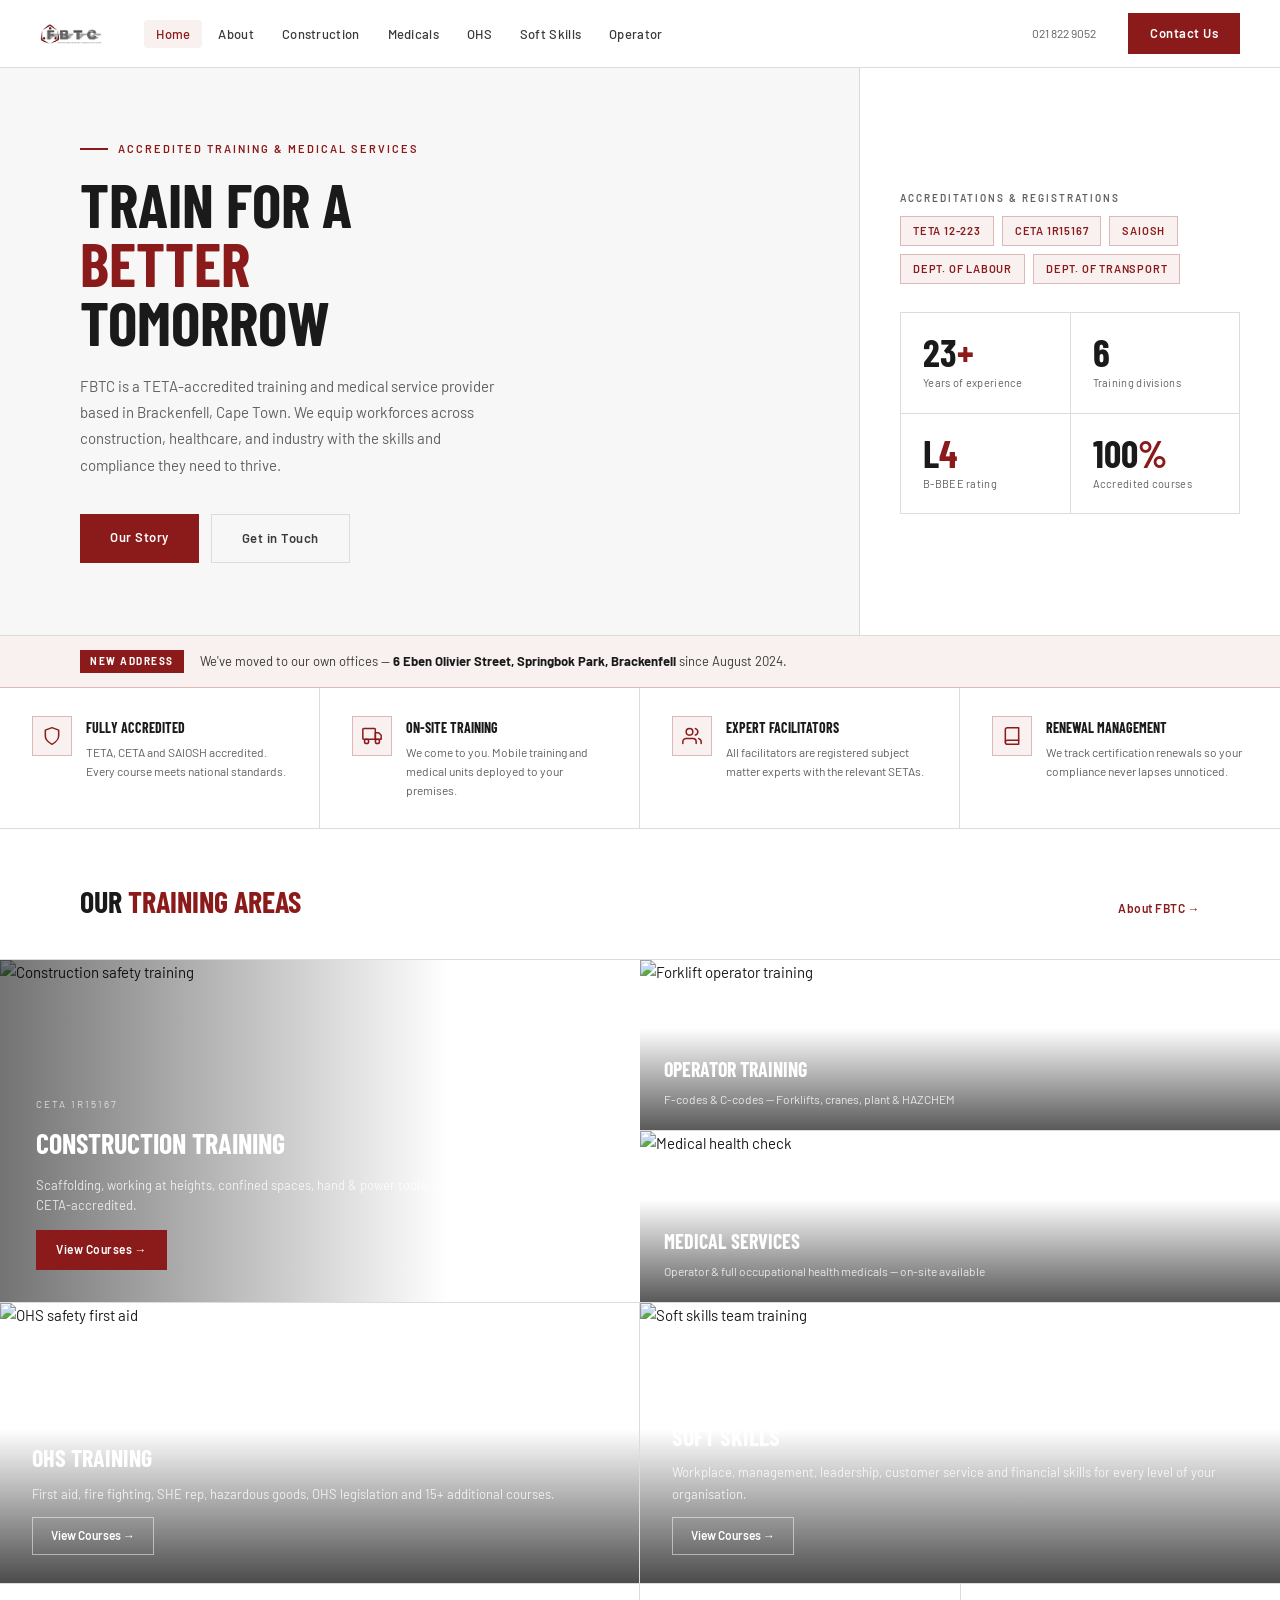
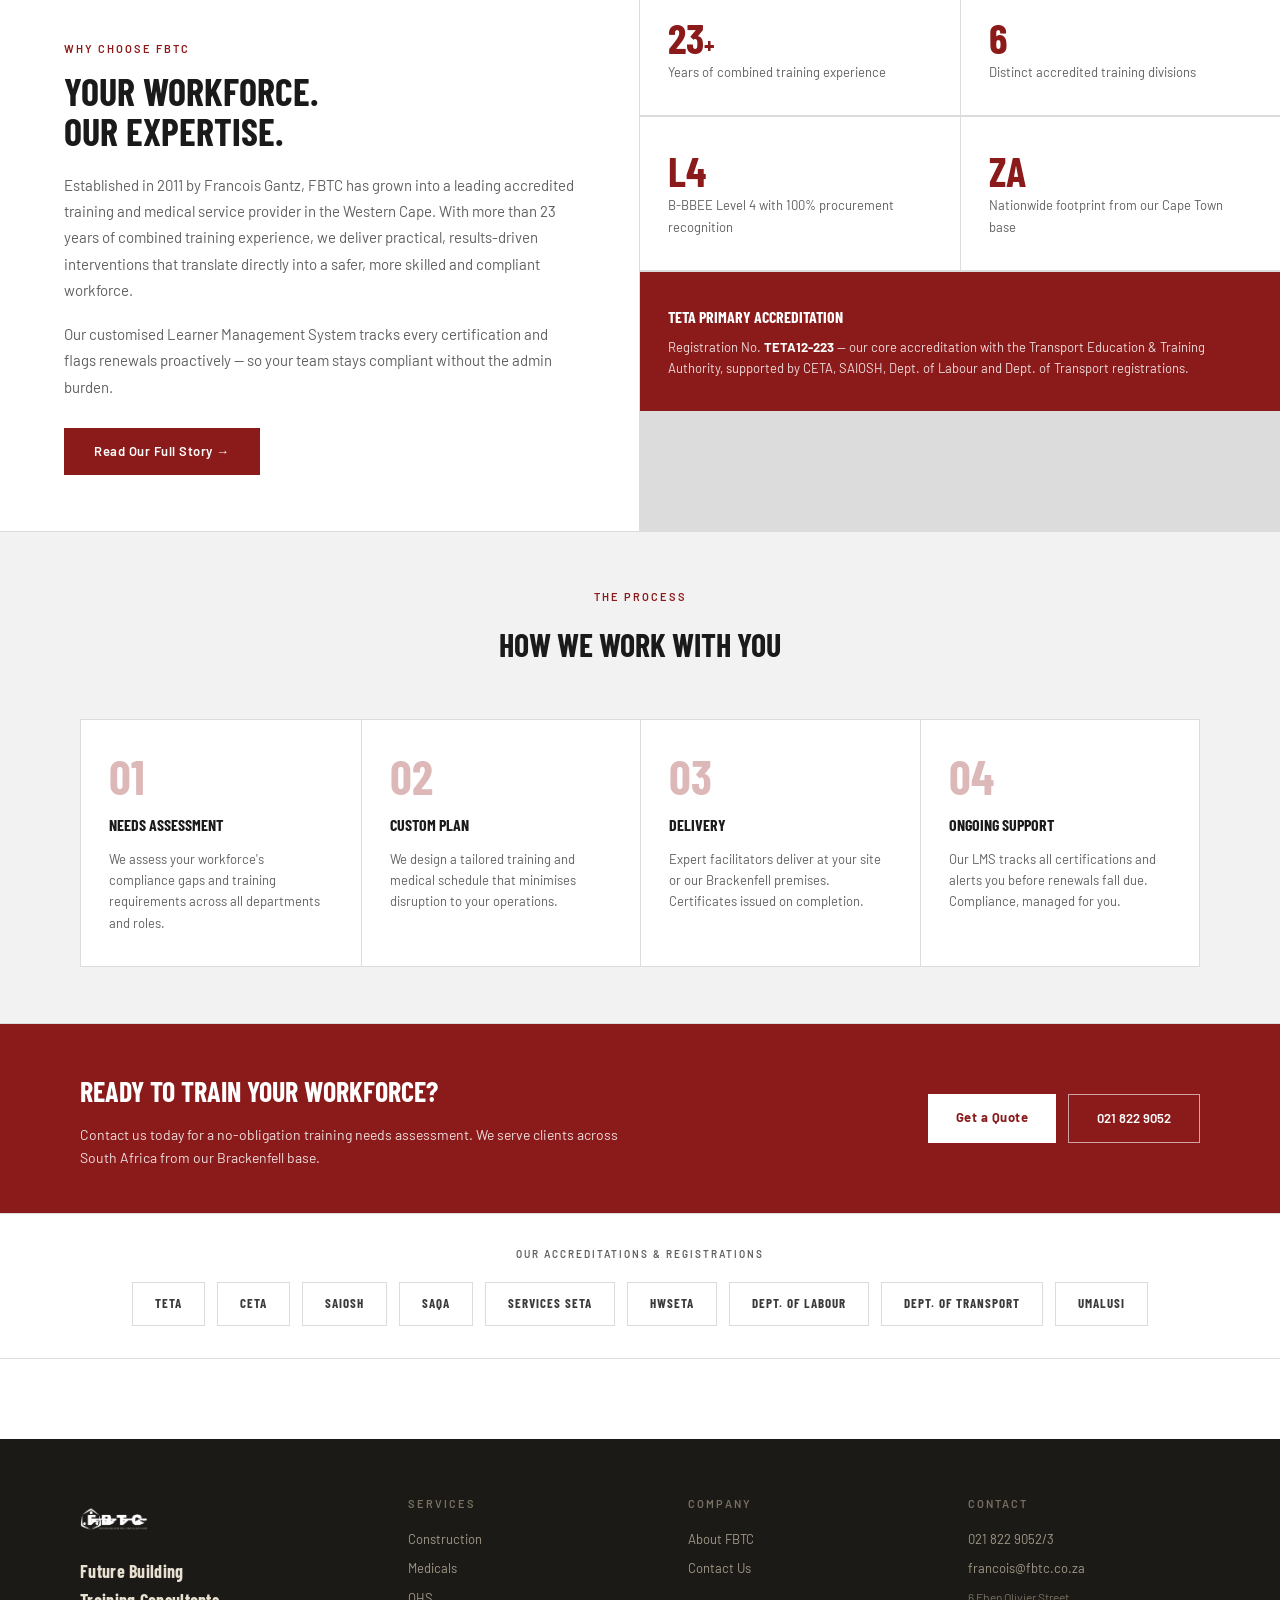
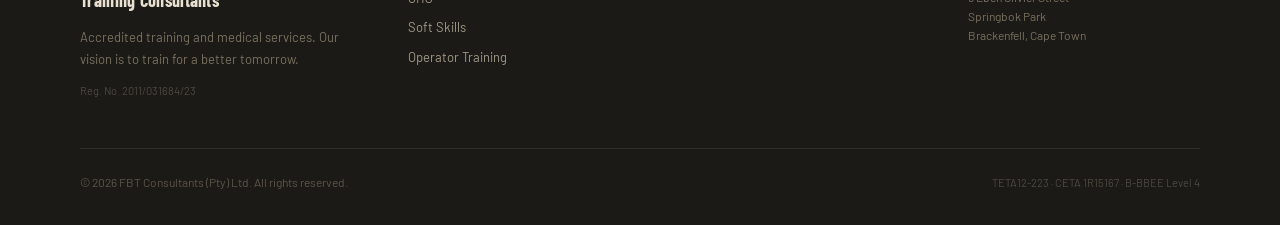
==== index.html @ a2a92c90 "Initial commit" ====
<!DOCTYPE html>
<html lang="en">
<head>
<meta charset="UTF-8">
<meta name="viewport" content="width=device-width, initial-scale=1.0">
<title>FBTC – Future Building Training Consultants</title>
<link rel="preconnect" href="https://fonts.googleapis.com">
<link href="https://fonts.googleapis.com/css2?family=Barlow+Condensed:wght@600;700&family=Barlow:ital,wght@0,400;0,500;0,600;1,400&display=swap" rel="stylesheet">
<link rel="stylesheet" href="assets/css/styles.css">
</head>
<body>


<!-- NAV -->
<nav id="nav">
  <div class="nav-logo" onclick="navigate('home')">
    <img src="assets/images/logo.png" alt="FBTC" class="nav-logo-img">
    <div>
      <div class="nav-logo-text">Future Building</div>
      <div class="nav-logo-sub">Training Consultants</div>
    </div>
  </div>
  <ul class="nav-links">
    <li><a onclick="navigate('home')" data-page="home">Home</a></li>
    <li><a onclick="navigate('about')" data-page="about">About</a></li>
    <li><a onclick="navigate('construction')" data-page="construction">Construction</a></li>
    <li><a onclick="navigate('medicals')" data-page="medicals">Medicals</a></li>
    <li><a onclick="navigate('ohs')" data-page="ohs">OHS</a></li>
    <li><a onclick="navigate('softskills')" data-page="softskills">Soft Skills</a></li>
    <li><a onclick="navigate('operator')" data-page="operator">Operator</a></li>
  </ul>
  <div class="nav-contact-mini">
    <a href="tel:0218229052">021 822 9052</a>
  </div>
  <a class="nav-cta" onclick="navigate('contact')">Contact Us</a>
</nav>


<div id="app">

  <!-- ===== HOME ===== -->
  <div id="page-home" class="page">

    <!-- HERO -->
    <div class="home-hero">
      <div class="home-hero-left">
        <p class="home-hero-eyebrow">Accredited Training &amp; Medical Services</p>
        <h1>Train for a<br><em>Better</em><br>Tomorrow</h1>
        <p class="home-hero-body">FBTC is a TETA-accredited training and medical service provider based in Brackenfell, Cape Town. We equip workforces across construction, healthcare, and industry with the skills and compliance they need to thrive.</p>
        <div class="home-hero-actions">
          <a class="btn-primary" onclick="navigate('about')">Our Story</a>
          <a class="btn-outline" onclick="navigate('contact')">Get in Touch</a>
        </div>
      </div>
      <div class="home-hero-right">
        <div>
          <p class="accred-label">Accreditations &amp; Registrations</p>
          <div class="accred-badges">
            <div class="accred-badge">TETA 12-223</div>
            <div class="accred-badge">CETA 1R15167</div>
            <div class="accred-badge">SAIOSH</div>
            <div class="accred-badge">Dept. of Labour</div>
            <div class="accred-badge">Dept. of Transport</div>
          </div>
        </div>
        <div class="stat-grid">
          <div class="stat-item">
            <div class="stat-num">23<span>+</span></div>
            <div class="stat-label">Years of experience</div>
          </div>
          <div class="stat-item">
            <div class="stat-num">6</div>
            <div class="stat-label">Training divisions</div>
          </div>
          <div class="stat-item">
            <div class="stat-num">L<span>4</span></div>
            <div class="stat-label">B-BBEE rating</div>
          </div>
          <div class="stat-item">
            <div class="stat-num">100<span>%</span></div>
            <div class="stat-label">Accredited courses</div>
          </div>
        </div>
      </div>
    </div>

    <!-- ANNOUNCEMENT -->
    <div class="announce-bar">
      <div class="announce-tag">New Address</div>
      <p class="announce-text">We've moved to our own offices — <strong>6 Eben Olivier Street, Springbok Park, Brackenfell</strong> since August 2024.</p>
    </div>

    <!-- FEATURE STRIP -->
    <div style="display:grid;grid-template-columns:repeat(4,1fr);border-bottom:1px solid var(--border);">
      <div style="padding:28px 32px;border-right:1px solid var(--border);display:flex;gap:14px;align-items:flex-start;">
        <div style="width:40px;height:40px;background:var(--gold-bg);border:1px solid var(--gold-border);display:flex;align-items:center;justify-content:center;flex-shrink:0;">
          <svg width="20" height="20" viewBox="0 0 24 24" fill="none" stroke="var(--gold)" stroke-width="1.8" stroke-linecap="round" stroke-linejoin="round"><path d="M12 22s8-4 8-10V5l-8-3-8 3v7c0 6 8 10 8 10z"/></svg>
        </div>
        <div>
          <div style="font-family:var(--font-head);font-size:14px;font-weight:700;text-transform:uppercase;color:var(--text);margin-bottom:4px;">Fully Accredited</div>
          <div style="font-size:12px;color:var(--text-muted);line-height:1.6;">TETA, CETA and SAIOSH accredited. Every course meets national standards.</div>
        </div>
      </div>
      <div style="padding:28px 32px;border-right:1px solid var(--border);display:flex;gap:14px;align-items:flex-start;">
        <div style="width:40px;height:40px;background:var(--gold-bg);border:1px solid var(--gold-border);display:flex;align-items:center;justify-content:center;flex-shrink:0;">
          <svg width="20" height="20" viewBox="0 0 24 24" fill="none" stroke="var(--gold)" stroke-width="1.8" stroke-linecap="round" stroke-linejoin="round"><rect x="1" y="3" width="15" height="13" rx="1"/><path d="M16 8h4l3 3v5h-7V8z"/><circle cx="5.5" cy="18.5" r="2.5"/><circle cx="18.5" cy="18.5" r="2.5"/></svg>
        </div>
        <div>
          <div style="font-family:var(--font-head);font-size:14px;font-weight:700;text-transform:uppercase;color:var(--text);margin-bottom:4px;">On-Site Training</div>
          <div style="font-size:12px;color:var(--text-muted);line-height:1.6;">We come to you. Mobile training and medical units deployed to your premises.</div>
        </div>
      </div>
      <div style="padding:28px 32px;border-right:1px solid var(--border);display:flex;gap:14px;align-items:flex-start;">
        <div style="width:40px;height:40px;background:var(--gold-bg);border:1px solid var(--gold-border);display:flex;align-items:center;justify-content:center;flex-shrink:0;">
          <svg width="20" height="20" viewBox="0 0 24 24" fill="none" stroke="var(--gold)" stroke-width="1.8" stroke-linecap="round" stroke-linejoin="round"><path d="M17 21v-2a4 4 0 0 0-4-4H5a4 4 0 0 0-4 4v2"/><circle cx="9" cy="7" r="4"/><path d="M23 21v-2a4 4 0 0 0-3-3.87M16 3.13a4 4 0 0 1 0 7.75"/></svg>
        </div>
        <div>
          <div style="font-family:var(--font-head);font-size:14px;font-weight:700;text-transform:uppercase;color:var(--text);margin-bottom:4px;">Expert Facilitators</div>
          <div style="font-size:12px;color:var(--text-muted);line-height:1.6;">All facilitators are registered subject matter experts with the relevant SETAs.</div>
        </div>
      </div>
      <div style="padding:28px 32px;display:flex;gap:14px;align-items:flex-start;">
        <div style="width:40px;height:40px;background:var(--gold-bg);border:1px solid var(--gold-border);display:flex;align-items:center;justify-content:center;flex-shrink:0;">
          <svg width="20" height="20" viewBox="0 0 24 24" fill="none" stroke="var(--gold)" stroke-width="1.8" stroke-linecap="round" stroke-linejoin="round"><path d="M4 19.5A2.5 2.5 0 0 1 6.5 17H20"/><path d="M6.5 2H20v20H6.5A2.5 2.5 0 0 1 4 19.5v-15A2.5 2.5 0 0 1 6.5 2z"/></svg>
        </div>
        <div>
          <div style="font-family:var(--font-head);font-size:14px;font-weight:700;text-transform:uppercase;color:var(--text);margin-bottom:4px;">Renewal Management</div>
          <div style="font-size:12px;color:var(--text-muted);line-height:1.6;">We track certification renewals so your compliance never lapses unnoticed.</div>
        </div>
      </div>
    </div>

    <!-- IMAGE-LED COURSE SHOWCASE -->
    <div class="section-header">
      <h2 class="section-title">Our <span>Training Areas</span></h2>
      <a class="section-link" onclick="navigate('about')">About FBTC →</a>
    </div>

    <!-- Row 1: OHS full-width feature -->
    <div style="display:grid;grid-template-columns:1fr 1fr;border-bottom:1px solid var(--border);">
      <div style="position:relative;overflow:hidden;min-height:340px;">
        <img src="https://images.unsplash.com/photo-1504307651254-35680f356dfd?w=800&q=80" alt="Construction safety training" style="width:100%;height:100%;object-fit:cover;display:block;">
        <div style="position:absolute;inset:0;background:linear-gradient(to right,rgba(0,0,0,0.55) 0%,transparent 70%);"></div>
        <div style="position:absolute;bottom:32px;left:36px;right:36px;">
          <div style="font-size:10px;letter-spacing:2px;text-transform:uppercase;color:rgba(255,255,255,0.7);margin-bottom:8px;">CETA 1R15167</div>
          <div style="font-family:var(--font-head);font-size:28px;font-weight:700;text-transform:uppercase;color:#fff;margin-bottom:8px;">Construction Training</div>
          <p style="font-size:13px;color:rgba(255,255,255,0.8);line-height:1.6;margin-bottom:14px;">Scaffolding, working at heights, confined spaces, hand &amp; power tools, roadside safety and more — all CETA-accredited.</p>
          <a onclick="navigate('construction')" style="display:inline-block;background:var(--gold);color:#fff;padding:10px 20px;font-size:12px;font-weight:600;letter-spacing:0.5px;text-decoration:none;cursor:pointer;">View Courses →</a>
        </div>
      </div>
      <div style="display:grid;grid-template-rows:1fr 1fr;">
        <div style="position:relative;overflow:hidden;border-bottom:1px solid var(--border);">
          <img src="https://images.unsplash.com/photo-1607619056574-7b8d3ee536b2?w=600&q=80" alt="Forklift operator training" style="width:100%;height:100%;object-fit:cover;display:block;min-height:170px;">
          <div style="position:absolute;inset:0;background:linear-gradient(to top,rgba(0,0,0,0.65) 0%,transparent 60%);"></div>
          <div style="position:absolute;bottom:20px;left:24px;right:24px;">
            <div style="font-family:var(--font-head);font-size:20px;font-weight:700;text-transform:uppercase;color:#fff;margin-bottom:4px;">Operator Training</div>
            <p style="font-size:12px;color:rgba(255,255,255,0.8);">F-codes &amp; C-codes — Forklifts, cranes, plant &amp; HAZCHEM</p>
          </div>
          <div style="position:absolute;inset:0;cursor:pointer;" onclick="navigate('operator')"></div>
        </div>
        <div style="position:relative;overflow:hidden;">
          <img src="https://images.unsplash.com/photo-1576765608535-5f04d1e3f289?w=600&q=80" alt="Medical health check" style="width:100%;height:100%;object-fit:cover;display:block;min-height:170px;">
          <div style="position:absolute;inset:0;background:linear-gradient(to top,rgba(0,0,0,0.65) 0%,transparent 60%);"></div>
          <div style="position:absolute;bottom:20px;left:24px;right:24px;">
            <div style="font-family:var(--font-head);font-size:20px;font-weight:700;text-transform:uppercase;color:#fff;margin-bottom:4px;">Medical Services</div>
            <p style="font-size:12px;color:rgba(255,255,255,0.8);">Operator &amp; full occupational health medicals — on-site available</p>
          </div>
          <div style="position:absolute;inset:0;cursor:pointer;" onclick="navigate('medicals')"></div>
        </div>
      </div>
    </div>

    <!-- Row 2: OHS + Soft Skills side by side -->
    <div style="display:grid;grid-template-columns:1fr 1fr;border-bottom:1px solid var(--border);">
      <div style="position:relative;overflow:hidden;min-height:280px;border-right:1px solid var(--border);">
        <img src="https://images.unsplash.com/photo-1582213782179-e0d53f98f2ca?w=700&q=80" alt="OHS safety first aid" style="width:100%;height:100%;object-fit:cover;display:block;">
        <div style="position:absolute;inset:0;background:linear-gradient(to top,rgba(0,0,0,0.7) 0%,transparent 55%);"></div>
        <div style="position:absolute;bottom:28px;left:32px;right:32px;">
          <div style="font-family:var(--font-head);font-size:24px;font-weight:700;text-transform:uppercase;color:#fff;margin-bottom:6px;">OHS Training</div>
          <p style="font-size:13px;color:rgba(255,255,255,0.8);margin-bottom:12px;">First aid, fire fighting, SHE rep, hazardous goods, OHS legislation and 15+ additional courses.</p>
          <a onclick="navigate('ohs')" style="display:inline-block;border:1px solid rgba(255,255,255,0.5);color:#fff;padding:8px 18px;font-size:12px;font-weight:600;text-decoration:none;cursor:pointer;">View Courses →</a>
        </div>
      </div>
      <div style="position:relative;overflow:hidden;min-height:280px;">
        <img src="https://images.unsplash.com/photo-1522202176988-66273c2fd55f?w=700&q=80" alt="Soft skills team training" style="width:100%;height:100%;object-fit:cover;display:block;">
        <div style="position:absolute;inset:0;background:linear-gradient(to top,rgba(0,0,0,0.7) 0%,transparent 55%);"></div>
        <div style="position:absolute;bottom:28px;left:32px;right:32px;">
          <div style="font-family:var(--font-head);font-size:24px;font-weight:700;text-transform:uppercase;color:#fff;margin-bottom:6px;">Soft Skills</div>
          <p style="font-size:13px;color:rgba(255,255,255,0.8);margin-bottom:12px;">Workplace, management, leadership, customer service and financial skills for every level of your organisation.</p>
          <a onclick="navigate('softskills')" style="display:inline-block;border:1px solid rgba(255,255,255,0.5);color:#fff;padding:8px 18px;font-size:12px;font-weight:600;text-decoration:none;cursor:pointer;">View Courses →</a>
        </div>
      </div>
    </div>

    <!-- WHY FBTC SECTION -->
    <div style="display:grid;grid-template-columns:1fr 1fr;border-bottom:1px solid var(--border);">
      <div style="padding:56px 64px;border-right:1px solid var(--border);">
        <p style="font-size:11px;letter-spacing:2px;text-transform:uppercase;color:var(--gold);font-weight:600;margin-bottom:14px;">Why Choose FBTC</p>
        <h2 style="font-family:var(--font-head);font-size:38px;font-weight:700;text-transform:uppercase;color:var(--text);line-height:1.05;margin-bottom:20px;">Your Workforce.<br>Our Expertise.</h2>
        <p style="font-size:15px;color:var(--text-muted);line-height:1.75;margin-bottom:18px;">Established in 2011 by Francois Gantz, FBTC has grown into a leading accredited training and medical service provider in the Western Cape. With more than 23 years of combined training experience, we deliver practical, results-driven interventions that translate directly into a safer, more skilled and compliant workforce.</p>
        <p style="font-size:15px;color:var(--text-muted);line-height:1.75;margin-bottom:28px;">Our customised Learner Management System tracks every certification and flags renewals proactively — so your team stays compliant without the admin burden.</p>
        <a class="btn-primary" onclick="navigate('about')" style="text-decoration:none;">Read Our Full Story →</a>
      </div>
      <div style="display:grid;grid-template-columns:1fr 1fr;gap:1px;background:var(--border);align-content:start;">
        <div style="background:#fff;padding:32px 28px;">
          <div style="font-family:var(--font-head);font-size:42px;font-weight:700;color:var(--gold);line-height:1;">23<span style="font-size:24px;">+</span></div>
          <div style="font-size:13px;color:var(--text-muted);margin-top:4px;">Years of combined training experience</div>
        </div>
        <div style="background:#fff;padding:32px 28px;">
          <div style="font-family:var(--font-head);font-size:42px;font-weight:700;color:var(--gold);line-height:1;">6</div>
          <div style="font-size:13px;color:var(--text-muted);margin-top:4px;">Distinct accredited training divisions</div>
        </div>
        <div style="background:#fff;padding:32px 28px;border-top:1px solid var(--border);">
          <div style="font-family:var(--font-head);font-size:42px;font-weight:700;color:var(--gold);line-height:1;">L4</div>
          <div style="font-size:13px;color:var(--text-muted);margin-top:4px;">B-BBEE Level 4 with 100% procurement recognition</div>
        </div>
        <div style="background:#fff;padding:32px 28px;border-top:1px solid var(--border);">
          <div style="font-family:var(--font-head);font-size:42px;font-weight:700;color:var(--gold);line-height:1;">ZA</div>
          <div style="font-size:13px;color:var(--text-muted);margin-top:4px;">Nationwide footprint from our Cape Town base</div>
        </div>
        <div style="background:var(--gold);padding:32px 28px;grid-column:span 2;border-top:1px solid var(--border);">
          <div style="font-family:var(--font-head);font-size:16px;font-weight:700;text-transform:uppercase;color:#fff;margin-bottom:6px;">TETA Primary Accreditation</div>
          <div style="font-size:13px;color:rgba(255,255,255,0.85);line-height:1.65;">Registration No. <strong style="color:#fff;">TETA12-223</strong> — our core accreditation with the Transport Education &amp; Training Authority, supported by CETA, SAIOSH, Dept. of Labour and Dept. of Transport registrations.</div>
        </div>
      </div>
    </div>

    <!-- HOW IT WORKS -->
    <div style="background:var(--bg-section);border-bottom:1px solid var(--border);padding:56px 80px;">
      <p style="font-size:11px;letter-spacing:2px;text-transform:uppercase;color:var(--gold);font-weight:600;margin-bottom:12px;text-align:center;">The Process</p>
      <h2 style="font-family:var(--font-head);font-size:32px;font-weight:700;text-transform:uppercase;color:var(--text);text-align:center;margin-bottom:48px;">How We Work With You</h2>
      <div style="display:grid;grid-template-columns:repeat(4,1fr);gap:0;background:var(--border);border:1px solid var(--border);">
        <div style="background:#fff;padding:32px 28px;position:relative;">
          <div style="font-family:var(--font-head);font-size:48px;font-weight:700;color:var(--gold-border);line-height:1;margin-bottom:12px;">01</div>
          <div style="font-family:var(--font-head);font-size:16px;font-weight:700;text-transform:uppercase;color:var(--text);margin-bottom:10px;">Needs Assessment</div>
          <p style="font-size:13px;color:var(--text-muted);line-height:1.65;">We assess your workforce's compliance gaps and training requirements across all departments and roles.</p>
        </div>
        <div style="background:#fff;padding:32px 28px;border-left:1px solid var(--border);">
          <div style="font-family:var(--font-head);font-size:48px;font-weight:700;color:var(--gold-border);line-height:1;margin-bottom:12px;">02</div>
          <div style="font-family:var(--font-head);font-size:16px;font-weight:700;text-transform:uppercase;color:var(--text);margin-bottom:10px;">Custom Plan</div>
          <p style="font-size:13px;color:var(--text-muted);line-height:1.65;">We design a tailored training and medical schedule that minimises disruption to your operations.</p>
        </div>
        <div style="background:#fff;padding:32px 28px;border-left:1px solid var(--border);">
          <div style="font-family:var(--font-head);font-size:48px;font-weight:700;color:var(--gold-border);line-height:1;margin-bottom:12px;">03</div>
          <div style="font-family:var(--font-head);font-size:16px;font-weight:700;text-transform:uppercase;color:var(--text);margin-bottom:10px;">Delivery</div>
          <p style="font-size:13px;color:var(--text-muted);line-height:1.65;">Expert facilitators deliver at your site or our Brackenfell premises. Certificates issued on completion.</p>
        </div>
        <div style="background:#fff;padding:32px 28px;border-left:1px solid var(--border);">
          <div style="font-family:var(--font-head);font-size:48px;font-weight:700;color:var(--gold-border);line-height:1;margin-bottom:12px;">04</div>
          <div style="font-family:var(--font-head);font-size:16px;font-weight:700;text-transform:uppercase;color:var(--text);margin-bottom:10px;">Ongoing Support</div>
          <p style="font-size:13px;color:var(--text-muted);line-height:1.65;">Our LMS tracks all certifications and alerts you before renewals fall due. Compliance, managed for you.</p>
        </div>
      </div>
    </div>

    <!-- CTA BAND -->
    <div style="display:grid;grid-template-columns:1fr auto;align-items:center;padding:44px 80px;background:var(--gold);gap:32px;border-bottom:1px solid var(--border);">
      <div>
        <div style="font-family:var(--font-head);font-size:28px;font-weight:700;text-transform:uppercase;color:#fff;margin-bottom:8px;">Ready to Train Your Workforce?</div>
        <p style="font-size:14px;color:rgba(255,255,255,0.85);max-width:560px;">Contact us today for a no-obligation training needs assessment. We serve clients across South Africa from our Brackenfell base.</p>
      </div>
      <div style="display:flex;gap:12px;flex-shrink:0;">
        <a onclick="navigate('contact')" style="display:inline-block;background:#fff;color:var(--gold);padding:13px 28px;font-size:13px;font-weight:700;letter-spacing:0.5px;text-decoration:none;cursor:pointer;white-space:nowrap;">Get a Quote</a>
        <a href="tel:0218229052" style="display:inline-block;border:1.5px solid rgba(255,255,255,0.6);color:#fff;padding:13px 28px;font-size:13px;font-weight:600;text-decoration:none;white-space:nowrap;">021 822 9052</a>
      </div>
    </div>

    <!-- ACCREDITATION LOGOS STRIP -->
    <div style="padding:32px 80px;border-bottom:1px solid var(--border);background:#fff;">
      <p style="font-size:10px;letter-spacing:2px;text-transform:uppercase;color:var(--text-muted);font-weight:600;margin-bottom:20px;text-align:center;">Our Accreditations &amp; Registrations</p>
      <div style="display:flex;gap:12px;flex-wrap:wrap;justify-content:center;">
        <div style="padding:10px 22px;border:1px solid var(--border);font-family:var(--font-head);font-size:13px;font-weight:700;letter-spacing:1px;color:var(--text-mid);text-transform:uppercase;">TETA</div>
        <div style="padding:10px 22px;border:1px solid var(--border);font-family:var(--font-head);font-size:13px;font-weight:700;letter-spacing:1px;color:var(--text-mid);text-transform:uppercase;">CETA</div>
        <div style="padding:10px 22px;border:1px solid var(--border);font-family:var(--font-head);font-size:13px;font-weight:700;letter-spacing:1px;color:var(--text-mid);text-transform:uppercase;">SAIOSH</div>
        <div style="padding:10px 22px;border:1px solid var(--border);font-family:var(--font-head);font-size:13px;font-weight:700;letter-spacing:1px;color:var(--text-mid);text-transform:uppercase;">SAQA</div>
        <div style="padding:10px 22px;border:1px solid var(--border);font-family:var(--font-head);font-size:13px;font-weight:700;letter-spacing:1px;color:var(--text-mid);text-transform:uppercase;">Services SETA</div>
        <div style="padding:10px 22px;border:1px solid var(--border);font-family:var(--font-head);font-size:13px;font-weight:700;letter-spacing:1px;color:var(--text-mid);text-transform:uppercase;">HWSETA</div>
        <div style="padding:10px 22px;border:1px solid var(--border);font-family:var(--font-head);font-size:13px;font-weight:700;letter-spacing:1px;color:var(--text-mid);text-transform:uppercase;">Dept. of Labour</div>
        <div style="padding:10px 22px;border:1px solid var(--border);font-family:var(--font-head);font-size:13px;font-weight:700;letter-spacing:1px;color:var(--text-mid);text-transform:uppercase;">Dept. of Transport</div>
        <div style="padding:10px 22px;border:1px solid var(--border);font-family:var(--font-head);font-size:13px;font-weight:700;letter-spacing:1px;color:var(--text-mid);text-transform:uppercase;">Umalusi</div>
      </div>
    </div>

  </div>

  <!-- ===== ABOUT ===== -->
  <div id="page-about" class="page">
    <!-- HERO IMAGE BAND -->
    <div style="position:relative;overflow:hidden;min-height:320px;border-bottom:1px solid var(--border);">
      <img src="https://images.unsplash.com/photo-1521737604893-d14cc237f11d?w=1400&q=80" alt="Team at work" style="width:100%;height:100%;object-fit:cover;display:block;min-height:320px;">
      <div style="position:absolute;inset:0;background:linear-gradient(to right,rgba(0,0,0,0.72) 0%,rgba(0,0,0,0.3) 60%,transparent 100%);"></div>
      <div style="position:absolute;top:50%;left:80px;transform:translateY(-50%);">
        <p style="font-size:11px;letter-spacing:2px;text-transform:uppercase;color:rgba(255,255,255,0.7);margin-bottom:12px;">Who We Are</p>
        <h1 style="font-family:var(--font-head);font-size:56px;font-weight:700;text-transform:uppercase;color:#fff;line-height:1.0;margin-bottom:14px;">About FBTC</h1>
        <p style="font-size:15px;color:rgba(255,255,255,0.8);max-width:500px;line-height:1.7;">Established in 2011, Future Building Training Consultants has grown into a trusted, nationally-recognised accredited training and medical services provider.</p>
      </div>
    </div>

    <!-- VISION + MISSION SPLIT -->
    <div style="display:grid;grid-template-columns:1fr 1fr;border-bottom:1px solid var(--border);">
      <div style="padding:52px 64px;border-right:1px solid var(--border);">
        <p style="font-size:10px;letter-spacing:2px;text-transform:uppercase;color:var(--gold);font-weight:600;margin-bottom:12px;">Our Vision</p>
        <h2 style="font-family:var(--font-head);font-size:30px;font-weight:700;text-transform:uppercase;color:var(--text);margin-bottom:16px;">Train for a Better Tomorrow</h2>
        <p style="font-size:15px;color:var(--text-muted);line-height:1.75;">With the ever-changing and challenging South African economy, our vision is to give learners the required skills to be employable. The return on investment for our clients is a skilled, legislatively compliant workforce.</p>
      </div>
      <div style="padding:52px 64px;">
        <p style="font-size:10px;letter-spacing:2px;text-transform:uppercase;color:var(--gold);font-weight:600;margin-bottom:12px;">Our Mission</p>
        <h2 style="font-family:var(--font-head);font-size:30px;font-weight:700;text-transform:uppercase;color:var(--text);margin-bottom:16px;">Market Leadership Through Quality</h2>
        <p style="font-size:15px;color:var(--text-muted);line-height:1.75;">We aim to become a market leader within our scope of accreditation, providing portable skills for the South African workforce through quality, accredited training interventions that produce measurable results.</p>
      </div>
    </div>

    <!-- COMPANY STORY + STATS -->
    <div style="display:grid;grid-template-columns:1fr 1fr;border-bottom:1px solid var(--border);">
      <div style="padding:52px 64px;border-right:1px solid var(--border);">
        <p style="font-size:10px;letter-spacing:2px;text-transform:uppercase;color:var(--gold);font-weight:600;margin-bottom:12px;">Our Story</p>
        <h2 style="font-family:var(--font-head);font-size:30px;font-weight:700;text-transform:uppercase;color:var(--text);margin-bottom:18px;">Founded 2011 by Francois Gantz</h2>
        <p style="font-size:15px;color:var(--text-muted);line-height:1.75;margin-bottom:16px;">FBT Consultants (Reg. No. 2011/031684/23) was established in September 2011 with a focus on Training and Development Solutions. Built on strong moral principles, we've grown into a proud company serving clients across South Africa.</p>
        <p style="font-size:15px;color:var(--text-muted);line-height:1.75;margin-bottom:16px;">Our primary accreditation is with the <strong style="color:var(--text);">Transport Education and Training Authority (TETA)</strong> — Registration No. <strong style="color:var(--gold);">TETA12-223</strong>. We are additionally registered with CETA, SAIOSH, the Department of Labour, and the Department of Transport.</p>
        <p style="font-size:15px;color:var(--text-muted);line-height:1.75;margin-bottom:28px;">Our Quality Management System is managed by our managing member, ensuring clients receive the support they require. All learner data is captured onto our customised Learner Management System — enabling proactive renewal management before compliance issues arise.</p>
        <p style="font-size:15px;color:var(--text-muted);line-height:1.75;">We hold a <strong style="color:var(--text);">Level 4 B-BBEE certificate</strong> with 100% procurement recognition, and an occupational health nurse is on standby for operator and full medicals (Western Cape only).</p>
      </div>
      <div style="display:flex;flex-direction:column;">
        <div style="display:grid;grid-template-columns:1fr 1fr;gap:1px;background:var(--border);flex:1;">
          <div style="background:var(--bg-off);padding:36px 32px;display:flex;flex-direction:column;justify-content:center;">
            <div style="font-family:var(--font-head);font-size:52px;font-weight:700;color:var(--gold);line-height:1;">23<span style="font-size:28px;">+</span></div>
            <div style="font-size:13px;color:var(--text-muted);margin-top:6px;">Years combined experience</div>
          </div>
          <div style="background:var(--bg-off);padding:36px 32px;display:flex;flex-direction:column;justify-content:center;border-left:1px solid var(--border);">
            <div style="font-family:var(--font-head);font-size:52px;font-weight:700;color:var(--gold);line-height:1;">6</div>
            <div style="font-size:13px;color:var(--text-muted);margin-top:6px;">Accredited training divisions</div>
          </div>
          <div style="background:var(--bg-off);padding:36px 32px;display:flex;flex-direction:column;justify-content:center;border-top:1px solid var(--border);">
            <div style="font-family:var(--font-head);font-size:52px;font-weight:700;color:var(--gold);line-height:1;">L4</div>
            <div style="font-size:13px;color:var(--text-muted);margin-top:6px;">B-BBEE level, 100% procurement</div>
          </div>
          <div style="background:var(--bg-off);padding:36px 32px;display:flex;flex-direction:column;justify-content:center;border-top:1px solid var(--border);border-left:1px solid var(--border);">
            <div style="font-family:var(--font-head);font-size:52px;font-weight:700;color:var(--gold);line-height:1;">ZA</div>
            <div style="font-size:13px;color:var(--text-muted);margin-top:6px;">Nationwide footprint</div>
          </div>
        </div>
        <div style="background:var(--gold);padding:32px;border-top:1px solid rgba(255,255,255,0.15);">
          <div style="font-family:var(--font-head);font-size:16px;font-weight:700;text-transform:uppercase;color:#fff;margin-bottom:10px;">Accreditations at a Glance</div>
          <div style="display:flex;flex-wrap:wrap;gap:8px;">
            <div style="padding:5px 12px;background:rgba(255,255,255,0.15);font-size:11px;font-weight:600;letter-spacing:0.8px;color:#fff;text-transform:uppercase;">TETA12-223</div>
            <div style="padding:5px 12px;background:rgba(255,255,255,0.15);font-size:11px;font-weight:600;letter-spacing:0.8px;color:#fff;text-transform:uppercase;">CETA 1R15167</div>
            <div style="padding:5px 12px;background:rgba(255,255,255,0.15);font-size:11px;font-weight:600;letter-spacing:0.8px;color:#fff;text-transform:uppercase;">SAIOSH</div>
            <div style="padding:5px 12px;background:rgba(255,255,255,0.15);font-size:11px;font-weight:600;letter-spacing:0.8px;color:#fff;text-transform:uppercase;">CI 219/3/12/1</div>
            <div style="padding:5px 12px;background:rgba(255,255,255,0.15);font-size:11px;font-weight:600;letter-spacing:0.8px;color:#fff;text-transform:uppercase;">PRDP (D) 2016/161</div>
            <div style="padding:5px 12px;background:rgba(255,255,255,0.15);font-size:11px;font-weight:600;letter-spacing:0.8px;color:#fff;text-transform:uppercase;">No: 449</div>
          </div>
        </div>
      </div>
    </div>

    <!-- CTA -->
    <div style="display:grid;grid-template-columns:1fr auto;align-items:center;padding:44px 80px;background:var(--bg-section);gap:32px;border-bottom:1px solid var(--border);">
      <div>
        <div style="font-family:var(--font-head);font-size:26px;font-weight:700;text-transform:uppercase;color:var(--text);margin-bottom:6px;">Ready to Work With Us?</div>
        <p style="font-size:14px;color:var(--text-muted);">Contact us for a training needs assessment or to enquire about any of our courses and medical services.</p>
      </div>
      <div style="display:flex;gap:12px;flex-shrink:0;">
        <a onclick="navigate('contact')" style="display:inline-block;background:var(--gold);color:#fff;padding:13px 28px;font-size:13px;font-weight:700;letter-spacing:0.5px;text-decoration:none;cursor:pointer;white-space:nowrap;">Enquire Now</a>
      </div>
    </div>
  </div>

  <!-- ===== CONSTRUCTION ===== -->
  <div id="page-construction" class="page">
    <div style="position:relative;overflow:hidden;min-height:300px;border-bottom:1px solid var(--border);">
      <img src="https://images.unsplash.com/photo-1504307651254-35680f356dfd?w=1400&q=80" alt="Construction training" style="width:100%;height:100%;object-fit:cover;display:block;min-height:300px;">
      <div style="position:absolute;inset:0;background:linear-gradient(to right,rgba(0,0,0,0.75) 0%,rgba(0,0,0,0.3) 60%,transparent 100%);"></div>
      <div style="position:absolute;top:50%;left:80px;transform:translateY(-50%);">
        <p style="font-size:11px;letter-spacing:2px;text-transform:uppercase;color:rgba(255,255,255,0.7);margin-bottom:12px;">CETA Accredited · CETA 1R15167</p>
        <h1 style="font-family:var(--font-head);font-size:52px;font-weight:700;text-transform:uppercase;color:#fff;line-height:1.0;margin-bottom:12px;">Construction Training</h1>
        <p style="font-size:15px;color:rgba(255,255,255,0.8);max-width:480px;line-height:1.65;">Short courses for the construction sector covering safety, access equipment, tools and confined working environments. Public classes available at our Brackenfell premises.</p>
      </div>
    </div>
    <div style="padding:52px 80px;border-bottom:1px solid var(--border);">
      <p style="font-size:10px;letter-spacing:2px;text-transform:uppercase;color:var(--gold);font-weight:600;margin-bottom:20px;">Short Courses: Construction</p>
      <div style="display:grid;grid-template-columns:repeat(3,1fr);gap:1px;background:var(--border);border:1px solid var(--border);">
        <div style="background:#fff;padding:20px 22px;display:flex;align-items:flex-start;gap:12px;"><div style="width:8px;height:8px;background:var(--gold);border-radius:50%;flex-shrink:0;margin-top:5px;"></div><span style="font-size:14px;color:var(--text-mid);line-height:1.5;">Erect, use and dismantle access equipment</span></div>
        <div style="background:#fff;padding:20px 22px;display:flex;align-items:flex-start;gap:12px;border-left:1px solid var(--border);"><div style="width:8px;height:8px;background:var(--gold);border-radius:50%;flex-shrink:0;margin-top:5px;"></div><span style="font-size:14px;color:var(--text-mid);line-height:1.5;">Scaffold Inspection</span></div>
        <div style="background:#fff;padding:20px 22px;display:flex;align-items:flex-start;gap:12px;border-left:1px solid var(--border);"><div style="width:8px;height:8px;background:var(--gold);border-radius:50%;flex-shrink:0;margin-top:5px;"></div><span style="font-size:14px;color:var(--text-mid);line-height:1.5;">Implement roadside safety procedures</span></div>
        <div style="background:#fff;padding:20px 22px;display:flex;align-items:flex-start;gap:12px;border-top:1px solid var(--border);"><div style="width:8px;height:8px;background:var(--gold);border-radius:50%;flex-shrink:0;margin-top:5px;"></div><span style="font-size:14px;color:var(--text-mid);line-height:1.5;">Apply Health and Safety</span></div>
        <div style="background:#fff;padding:20px 22px;display:flex;align-items:flex-start;gap:12px;border-left:1px solid var(--border);border-top:1px solid var(--border);"><div style="width:8px;height:8px;background:var(--gold);border-radius:50%;flex-shrink:0;margin-top:5px;"></div><span style="font-size:14px;color:var(--text-mid);line-height:1.5;">Work in confined spaces</span></div>
        <div style="background:#fff;padding:20px 22px;display:flex;align-items:flex-start;gap:12px;border-left:1px solid var(--border);border-top:1px solid var(--border);"><div style="width:8px;height:8px;background:var(--gold);border-radius:50%;flex-shrink:0;margin-top:5px;"></div><span style="font-size:14px;color:var(--text-mid);line-height:1.5;">Procure Resources</span></div>
        <div style="background:#fff;padding:20px 22px;display:flex;align-items:flex-start;gap:12px;border-top:1px solid var(--border);"><div style="width:8px;height:8px;background:var(--gold);border-radius:50%;flex-shrink:0;margin-top:5px;"></div><span style="font-size:14px;color:var(--text-mid);line-height:1.5;">Hand Tools</span></div>
        <div style="background:#fff;padding:20px 22px;display:flex;align-items:flex-start;gap:12px;border-left:1px solid var(--border);border-top:1px solid var(--border);"><div style="width:8px;height:8px;background:var(--gold);border-radius:50%;flex-shrink:0;margin-top:5px;"></div><span style="font-size:14px;color:var(--text-mid);line-height:1.5;">Power Tools</span></div>
        <div style="background:#fff;padding:20px 22px;display:flex;align-items:flex-start;gap:12px;border-left:1px solid var(--border);border-top:1px solid var(--border);"><div style="width:8px;height:8px;background:var(--gold);border-radius:50%;flex-shrink:0;margin-top:5px;"></div><span style="font-size:14px;color:var(--text-mid);line-height:1.5;">Working at Heights Level 1</span></div>
      </div>
    </div>
    <div style="display:grid;grid-template-columns:1fr auto;align-items:center;padding:32px 80px;background:var(--gold-bg);border-bottom:1px solid var(--gold-border);gap:32px;">
      <div style="display:flex;gap:16px;align-items:flex-start;">
        <div style="width:36px;height:36px;background:var(--gold);display:flex;align-items:center;justify-content:center;color:#fff;font-weight:700;font-size:14px;flex-shrink:0;">i</div>
        <p style="font-size:14px;color:var(--text-mid);line-height:1.65;"><strong style="color:var(--text);">Public Classes Available.</strong> Construction courses are offered directly to the public at our Brackenfell premises. Contact us for upcoming schedules and pricing.</p>
      </div>
      <a onclick="navigate('contact')" style="display:inline-block;background:var(--gold);color:#fff;padding:12px 24px;font-size:13px;font-weight:600;text-decoration:none;cursor:pointer;white-space:nowrap;">Enquire →</a>
    </div>
  </div>

  <!-- ===== MEDICALS ===== -->
  <div id="page-medicals" class="page">
    <div style="position:relative;overflow:hidden;min-height:300px;border-bottom:1px solid var(--border);">
      <img src="https://images.unsplash.com/photo-1576765608535-5f04d1e3f289?w=1400&q=80" alt="Medical examination" style="width:100%;height:100%;object-fit:cover;display:block;min-height:300px;">
      <div style="position:absolute;inset:0;background:linear-gradient(to right,rgba(0,0,0,0.75) 0%,rgba(0,0,0,0.3) 60%,transparent 100%);"></div>
      <div style="position:absolute;top:50%;left:80px;transform:translateY(-50%);">
        <p style="font-size:11px;letter-spacing:2px;text-transform:uppercase;color:rgba(255,255,255,0.7);margin-bottom:12px;">Occupational Health · Western Cape</p>
        <h1 style="font-family:var(--font-head);font-size:52px;font-weight:700;text-transform:uppercase;color:#fff;line-height:1.0;margin-bottom:12px;">Medical Services</h1>
        <p style="font-size:15px;color:rgba(255,255,255,0.8);max-width:480px;line-height:1.65;">Accredited occupational health assessments for operators, general workers and specialised industrial roles. Mobile unit available for on-site service with no booth required.</p>
      </div>
    </div>
    <div style="padding:52px 80px;border-bottom:1px solid var(--border);">
      <div style="display:grid;grid-template-columns:repeat(3,1fr);gap:1px;background:var(--border);border:1px solid var(--border);margin-bottom:32px;">
        <div style="background:#fff;padding:32px 28px;">
          <div style="font-family:var(--font-head);font-size:16px;font-weight:700;text-transform:uppercase;color:var(--text);margin-bottom:6px;padding-bottom:10px;border-bottom:2px solid var(--gold);display:inline-block;">Operator Medical</div>
          <div style="font-size:12px;color:var(--text-muted);margin-bottom:16px;margin-top:4px;">Forklifts, Reach Trucks &amp; Driven Machinery Act</div>
          <ul style="list-style:none;display:flex;flex-direction:column;gap:8px;">
            <li style="font-size:13px;color:var(--text-muted);display:flex;gap:8px;align-items:flex-start;"><span style="color:var(--gold);font-weight:700;">✓</span>Physical Examination</li>
            <li style="font-size:13px;color:var(--text-muted);display:flex;gap:8px;align-items:flex-start;"><span style="color:var(--gold);font-weight:700;">✓</span>Vision Screening (KEYSTONE)</li>
            <li style="font-size:13px;color:var(--text-muted);display:flex;gap:8px;align-items:flex-start;"><span style="color:var(--gold);font-weight:700;">✓</span>Individual Report</li>
            <li style="font-size:13px;color:var(--text-muted);display:flex;gap:8px;align-items:flex-start;"><span style="color:var(--gold);font-weight:700;">✓</span>Fit for Employment Certificate</li>
          </ul>
        </div>
        <div style="background:#fff;padding:32px 28px;border-left:1px solid var(--border);">
          <div style="font-family:var(--font-head);font-size:16px;font-weight:700;text-transform:uppercase;color:var(--text);margin-bottom:16px;padding-bottom:10px;border-bottom:2px solid var(--gold);display:inline-block;">Full Medical Exam</div>
          <ul style="list-style:none;display:flex;flex-direction:column;gap:8px;">
            <li style="font-size:13px;color:var(--text-muted);display:flex;gap:8px;align-items:flex-start;"><span style="color:var(--gold);font-weight:700;">✓</span>Work Information &amp; Medical History</li>
            <li style="font-size:13px;color:var(--text-muted);display:flex;gap:8px;align-items:flex-start;"><span style="color:var(--gold);font-weight:700;">✓</span>Physical Medical Examination</li>
            <li style="font-size:13px;color:var(--text-muted);display:flex;gap:8px;align-items:flex-start;"><span style="color:var(--gold);font-weight:700;">✓</span>Physical Observations</li>
            <li style="font-size:13px;color:var(--text-muted);display:flex;gap:8px;align-items:flex-start;"><span style="color:var(--gold);font-weight:700;">✓</span>Vision Screening (KEYSTONE)</li>
            <li style="font-size:13px;color:var(--text-muted);display:flex;gap:8px;align-items:flex-start;"><span style="color:var(--gold);font-weight:700;">✓</span>Individual Report &amp; Certificate</li>
            <li style="font-size:13px;color:var(--text-muted);display:flex;gap:8px;align-items:flex-start;"><span style="color:var(--gold);font-weight:700;">✓</span>Audiogram (Hearing Assessment)</li>
          </ul>
        </div>
        <div style="background:#fff;padding:32px 28px;border-left:1px solid var(--border);">
          <div style="font-family:var(--font-head);font-size:16px;font-weight:700;text-transform:uppercase;color:var(--text);margin-bottom:16px;padding-bottom:10px;border-bottom:2px solid var(--gold);display:inline-block;">Additional Exams</div>
          <ul style="list-style:none;display:flex;flex-direction:column;gap:8px;">
            <li style="font-size:13px;color:var(--text-muted);display:flex;gap:8px;align-items:flex-start;"><span style="color:var(--gold);font-weight:700;">✓</span>Lung Function</li>
            <li style="font-size:13px;color:var(--text-muted);display:flex;gap:8px;align-items:flex-start;"><span style="color:var(--gold);font-weight:700;">✓</span>Audio &amp; Vision Screening</li>
            <li style="font-size:13px;color:var(--text-muted);display:flex;gap:8px;align-items:flex-start;"><span style="color:var(--gold);font-weight:700;">✓</span>Annexure 3 (Construction Regs)</li>
            <li style="font-size:13px;color:var(--text-muted);display:flex;gap:8px;align-items:flex-start;"><span style="color:var(--gold);font-weight:700;">✓</span>Working at Heights Assessment</li>
            <li style="font-size:13px;color:var(--text-muted);display:flex;gap:8px;align-items:flex-start;"><span style="color:var(--gold);font-weight:700;">✓</span>Food Handling &amp; Cold Store</li>
            <li style="font-size:13px;color:var(--text-muted);display:flex;gap:8px;align-items:flex-start;"><span style="color:var(--gold);font-weight:700;">✓</span>Drug Testing</li>
          </ul>
        </div>
      </div>
      <div style="background:var(--gold);padding:32px 36px;display:flex;gap:24px;align-items:flex-start;">
        <div style="width:48px;height:48px;background:rgba(255,255,255,0.2);display:flex;align-items:center;justify-content:center;flex-shrink:0;">
          <svg width="24" height="24" viewBox="0 0 24 24" fill="none" stroke="#fff" stroke-width="1.8" stroke-linecap="round" stroke-linejoin="round"><rect x="1" y="3" width="15" height="13" rx="1"/><path d="M16 8h4l3 3v5h-7V8z"/><circle cx="5.5" cy="18.5" r="2.5"/><circle cx="18.5" cy="18.5" r="2.5"/></svg>
        </div>
        <div>
          <div style="font-family:var(--font-head);font-size:18px;font-weight:700;text-transform:uppercase;color:#fff;margin-bottom:6px;">Mobile Medical Unit</div>
          <p style="font-size:14px;color:rgba(255,255,255,0.85);line-height:1.7;">Medicals can be conducted on your site to minimise impact on production. We also offer a <strong style="color:#fff;">NBR (No Booth Required)</strong> option for clients with limited parking. Contact us to arrange on-site scheduling across the Western Cape.</p>
        </div>
      </div>
    </div>
  </div>

  <!-- ===== OHS ===== -->
  <div id="page-ohs" class="page">
    <div style="position:relative;overflow:hidden;min-height:300px;border-bottom:1px solid var(--border);">
      <img src="https://images.unsplash.com/photo-1582213782179-e0d53f98f2ca?w=1400&q=80" alt="OHS safety training" style="width:100%;height:100%;object-fit:cover;display:block;min-height:300px;">
      <div style="position:absolute;inset:0;background:linear-gradient(to right,rgba(0,0,0,0.75) 0%,rgba(0,0,0,0.3) 60%,transparent 100%);"></div>
      <div style="position:absolute;top:50%;left:80px;transform:translateY(-50%);">
        <p style="font-size:11px;letter-spacing:2px;text-transform:uppercase;color:rgba(255,255,255,0.7);margin-bottom:12px;">Workplace Safety &amp; Compliance</p>
        <h1 style="font-family:var(--font-head);font-size:52px;font-weight:700;text-transform:uppercase;color:#fff;line-height:1.0;margin-bottom:12px;">OHS Training</h1>
        <p style="font-size:15px;color:rgba(255,255,255,0.8);max-width:480px;line-height:1.65;">A comprehensive suite of Occupational Health &amp; Safety short courses to keep your workplace legislatively compliant. Public classes available at our Brackenfell premises.</p>
      </div>
    </div>
    <div style="padding:52px 80px;border-bottom:1px solid var(--border);">
      <p style="font-size:10px;letter-spacing:2px;text-transform:uppercase;color:var(--gold);font-weight:600;margin-bottom:20px;">OHS Short Courses</p>
      <div style="display:grid;grid-template-columns:repeat(2,1fr);gap:1px;background:var(--border);border:1px solid var(--border);margin-bottom:32px;">
        <div style="background:#fff;padding:18px 22px;display:flex;align-items:flex-start;gap:12px;"><div style="width:8px;height:8px;background:var(--gold);border-radius:50%;flex-shrink:0;margin-top:5px;"></div><a href="https://fbtc.co.za/wp-content/uploads/2023/02/FBTC-Training-Fire-Fighting.pdf" target="_blank" style="font-size:14px;color:var(--text-mid);text-decoration:none;line-height:1.5;">Apply fire fighting techniques</a></div>
        <div style="background:#fff;padding:18px 22px;display:flex;align-items:flex-start;gap:12px;border-left:1px solid var(--border);"><div style="width:8px;height:8px;background:var(--gold);border-radius:50%;flex-shrink:0;margin-top:5px;"></div><a href="https://fbtc.co.za/wp-content/uploads/2023/02/FBTC-Training-Chemical-Handling.pdf" target="_blank" style="font-size:14px;color:var(--text-mid);text-decoration:none;line-height:1.5;">Controlling hazardous and dangerous goods</a></div>
        <div style="background:#fff;padding:18px 22px;display:flex;align-items:flex-start;gap:12px;border-top:1px solid var(--border);"><div style="width:8px;height:8px;background:var(--gold);border-radius:50%;flex-shrink:0;margin-top:5px;"></div><a href="https://fbtc.co.za/wp-content/uploads/2023/02/FBTC-Training-Chemical-Handling.pdf" target="_blank" style="font-size:14px;color:var(--text-mid);text-decoration:none;line-height:1.5;">Move and store a hazardous load</a></div>
        <div style="background:#fff;padding:18px 22px;display:flex;align-items:flex-start;gap:12px;border-left:1px solid var(--border);border-top:1px solid var(--border);"><div style="width:8px;height:8px;background:var(--gold);border-radius:50%;flex-shrink:0;margin-top:5px;"></div><a href="https://fbtc.co.za/wp-content/uploads/2023/02/FBTC-Training-Risk-Assessment.pdf" target="_blank" style="font-size:14px;color:var(--text-mid);text-decoration:none;line-height:1.5;">Continuous risk assessment</a></div>
        <div style="background:#fff;padding:18px 22px;display:flex;align-items:flex-start;gap:12px;border-top:1px solid var(--border);"><div style="width:8px;height:8px;background:var(--gold);border-radius:50%;flex-shrink:0;margin-top:5px;"></div><a href="https://fbtc.co.za/wp-content/uploads/2023/02/FBTC-Training-Accident-Investigation.pdf" target="_blank" style="font-size:14px;color:var(--text-mid);text-decoration:none;line-height:1.5;">Conduct an investigation into workplace incidents</a></div>
        <div style="background:#fff;padding:18px 22px;display:flex;align-items:flex-start;gap:12px;border-left:1px solid var(--border);border-top:1px solid var(--border);"><div style="width:8px;height:8px;background:var(--gold);border-radius:50%;flex-shrink:0;margin-top:5px;"></div><a href="https://fbtc.co.za/wp-content/uploads/2023/02/FBTC-Training-First-Aid.pdf" target="_blank" style="font-size:14px;color:var(--text-mid);text-decoration:none;line-height:1.5;">First Aid Level 1 — Basic Life Support &amp; First Aid Procedures</a></div>
        <div style="background:#fff;padding:18px 22px;display:flex;align-items:flex-start;gap:12px;border-top:1px solid var(--border);"><div style="width:8px;height:8px;background:var(--gold);border-radius:50%;flex-shrink:0;margin-top:5px;"></div><a href="https://fbtc.co.za/wp-content/uploads/2023/02/FBTC-Training-She-Representative.pdf" target="_blank" style="font-size:14px;color:var(--text-mid);text-decoration:none;line-height:1.5;">Health and Safety Representative (SHE Rep)</a></div>
        <div style="background:#fff;padding:18px 22px;display:flex;align-items:flex-start;gap:12px;border-left:1px solid var(--border);border-top:1px solid var(--border);"><div style="width:8px;height:8px;background:var(--gold);border-radius:50%;flex-shrink:0;margin-top:5px;"></div><span style="font-size:14px;color:var(--text-mid);line-height:1.5;">Introduction to Occupational Health and Safety</span></div>
        <div style="background:#fff;padding:18px 22px;display:flex;align-items:flex-start;gap:12px;border-top:1px solid var(--border);"><div style="width:8px;height:8px;background:var(--gold);border-radius:50%;flex-shrink:0;margin-top:5px;"></div><span style="font-size:14px;color:var(--text-mid);line-height:1.5;">OHS and general housekeeping</span></div>
        <div style="background:#fff;padding:18px 22px;display:flex;align-items:flex-start;gap:12px;border-left:1px solid var(--border);border-top:1px solid var(--border);"><div style="width:8px;height:8px;background:var(--gold);border-radius:50%;flex-shrink:0;margin-top:5px;"></div><a href="https://fbtc.co.za/wp-content/uploads/2023/02/FBTC-Training-Evacuation-Procedures.pdf" target="_blank" style="font-size:14px;color:var(--text-mid);text-decoration:none;line-height:1.5;">Evacuation Procedures (Fire Marshall)</a></div>
        <div style="background:#fff;padding:18px 22px;display:flex;align-items:flex-start;gap:12px;border-top:1px solid var(--border);"><div style="width:8px;height:8px;background:var(--gold);border-radius:50%;flex-shrink:0;margin-top:5px;"></div><span style="font-size:14px;color:var(--text-mid);line-height:1.5;">HIV in the Workplace</span></div>
        <div style="background:#fff;padding:18px 22px;display:flex;align-items:flex-start;gap:12px;border-left:1px solid var(--border);border-top:1px solid var(--border);"><div style="width:8px;height:8px;background:var(--gold);border-radius:50%;flex-shrink:0;margin-top:5px;"></div><span style="font-size:14px;color:var(--text-mid);line-height:1.5;">Work Permits</span></div>
        <div style="background:#fff;padding:18px 22px;display:flex;align-items:flex-start;gap:12px;border-top:1px solid var(--border);"><div style="width:8px;height:8px;background:var(--gold);border-radius:50%;flex-shrink:0;margin-top:5px;"></div><span style="font-size:14px;color:var(--text-mid);line-height:1.5;">Movement of people and material</span></div>
        <div style="background:#fff;padding:18px 22px;display:flex;align-items:flex-start;gap:12px;border-left:1px solid var(--border);border-top:1px solid var(--border);"><div style="width:8px;height:8px;background:var(--gold);border-radius:50%;flex-shrink:0;margin-top:5px;"></div><span style="font-size:14px;color:var(--text-mid);line-height:1.5;">OHS Legislation</span></div>
        <div style="background:#fff;padding:18px 22px;display:flex;align-items:flex-start;gap:12px;border-top:1px solid var(--border);"><div style="width:8px;height:8px;background:var(--gold);border-radius:50%;flex-shrink:0;margin-top:5px;"></div><a href="https://fbtc.co.za/wp-content/uploads/2023/02/FBTC-Training-Legal-Liability.pdf" target="_blank" style="font-size:14px;color:var(--text-mid);text-decoration:none;line-height:1.5;">OHS Act — Responsibilities / Liabilities</a></div>
        <div style="background:#fff;padding:18px 22px;display:flex;align-items:flex-start;gap:12px;border-left:1px solid var(--border);border-top:1px solid var(--border);"><div style="width:8px;height:8px;background:var(--gold);border-radius:50%;flex-shrink:0;margin-top:5px;"></div><a href="https://fbtc.co.za/wp-content/uploads/2023/02/FBTC-Training-OHS-and-Environmental-Principles.pdf" target="_blank" style="font-size:14px;color:var(--text-mid);text-decoration:none;line-height:1.5;">Apply OHS and Environmental Principles</a></div>
        <div style="background:#fff;padding:18px 22px;display:flex;align-items:flex-start;gap:12px;border-top:1px solid var(--border);"><div style="width:8px;height:8px;background:var(--gold);border-radius:50%;flex-shrink:0;margin-top:5px;"></div><span style="font-size:14px;color:var(--text-mid);line-height:1.5;">Baseline Assessments</span></div>
        <div style="background:#fff;padding:18px 22px;display:flex;align-items:flex-start;gap:12px;border-left:1px solid var(--border);border-top:1px solid var(--border);"><div style="width:8px;height:8px;background:var(--gold);border-radius:50%;flex-shrink:0;margin-top:5px;"></div><span style="font-size:14px;color:var(--text-mid);line-height:1.5;">Conduct, report and follow up on a safety audit inspection</span></div>
      </div>
      <div style="display:grid;grid-template-columns:1fr auto;align-items:center;padding:24px 28px;background:var(--gold-bg);border:1px solid var(--gold-border);gap:32px;">
        <div style="display:flex;gap:14px;align-items:flex-start;">
          <div style="width:34px;height:34px;background:var(--gold);display:flex;align-items:center;justify-content:center;color:#fff;font-weight:700;font-size:13px;flex-shrink:0;">i</div>
          <p style="font-size:14px;color:var(--text-mid);line-height:1.65;"><strong style="color:var(--text);">Public Classes Available.</strong> OHS training is offered directly to the public at our Brackenfell premises. Contact us for schedules and to arrange training.</p>
        </div>
        <a onclick="navigate('contact')" style="display:inline-block;background:var(--gold);color:#fff;padding:12px 24px;font-size:13px;font-weight:600;text-decoration:none;cursor:pointer;white-space:nowrap;">Enquire →</a>
      </div>
    </div>
  </div>

  <!-- ===== SOFTSKILLS ===== -->
  <div id="page-softskills" class="page">
    <div style="position:relative;overflow:hidden;min-height:300px;border-bottom:1px solid var(--border);">
      <img src="https://images.unsplash.com/photo-1522202176988-66273c2fd55f?w=1400&q=80" alt="Soft skills training" style="width:100%;height:100%;object-fit:cover;display:block;min-height:300px;">
      <div style="position:absolute;inset:0;background:linear-gradient(to right,rgba(0,0,0,0.75) 0%,rgba(0,0,0,0.3) 60%,transparent 100%);"></div>
      <div style="position:absolute;top:50%;left:80px;transform:translateY(-50%);">
        <p style="font-size:11px;letter-spacing:2px;text-transform:uppercase;color:rgba(255,255,255,0.7);margin-bottom:12px;">People &amp; Workplace Development</p>
        <h1 style="font-family:var(--font-head);font-size:52px;font-weight:700;text-transform:uppercase;color:#fff;line-height:1.0;margin-bottom:12px;">Soft Skills</h1>
        <p style="font-size:15px;color:rgba(255,255,255,0.8);max-width:480px;line-height:1.65;">Workplace, management, individual, customer service and financial skills programmes to develop well-rounded, effective employees at every level of your organisation.</p>
      </div>
    </div>
    <div style="padding:52px 80px;border-bottom:1px solid var(--border);">
      <div style="display:grid;grid-template-columns:1fr 1fr;gap:40px;">
        <div>
          <p style="font-size:10px;letter-spacing:2px;text-transform:uppercase;color:var(--gold);font-weight:600;margin-bottom:14px;">Workplace</p>
          <div style="display:flex;flex-direction:column;gap:0;border:1px solid var(--border);">
            <div style="padding:13px 16px;font-size:13px;color:var(--text-mid);border-bottom:1px solid var(--border);display:flex;gap:10px;align-items:flex-start;"><span style="color:var(--gold);font-weight:700;flex-shrink:0;">—</span>Interpret and manage conflicts within the workplace</div>
            <div style="padding:13px 16px;font-size:13px;color:var(--text-mid);border-bottom:1px solid var(--border);display:flex;gap:10px;align-items:flex-start;"><span style="color:var(--gold);font-weight:700;flex-shrink:0;">—</span>Adhere to professional conduct and organisational ethics</div>
            <div style="padding:13px 16px;font-size:13px;color:var(--text-mid);border-bottom:1px solid var(--border);display:flex;gap:10px;align-items:flex-start;"><span style="color:var(--gold);font-weight:700;flex-shrink:0;">—</span>Identify and explain core and support functions of an organisation</div>
            <div style="padding:13px 16px;font-size:13px;color:var(--text-mid);border-bottom:1px solid var(--border);display:flex;gap:10px;align-items:flex-start;"><span style="color:var(--gold);font-weight:700;flex-shrink:0;">—</span>Implement training needs to upgrade skills</div>
            <div style="padding:13px 16px;font-size:13px;color:var(--text-mid);border-bottom:1px solid var(--border);display:flex;gap:10px;align-items:flex-start;"><span style="color:var(--gold);font-weight:700;flex-shrink:0;">—</span>Manage administration records</div>
            <div style="padding:13px 16px;font-size:13px;color:var(--text-mid);border-bottom:1px solid var(--border);display:flex;gap:10px;align-items:flex-start;"><span style="color:var(--gold);font-weight:700;flex-shrink:0;">—</span>Conduct a structured meeting</div>
            <div style="padding:13px 16px;font-size:13px;color:var(--text-mid);border-bottom:1px solid var(--border);display:flex;gap:10px;align-items:flex-start;"><span style="color:var(--gold);font-weight:700;flex-shrink:0;">—</span>Use communication skills to handle and resolve conflict</div>
            <div style="padding:13px 16px;font-size:13px;color:var(--text-mid);border-bottom:1px solid var(--border);display:flex;gap:10px;align-items:flex-start;"><span style="color:var(--gold);font-weight:700;flex-shrink:0;">—</span>Communicate verbally and non-verbally in the workplace</div>
            <div style="padding:13px 16px;font-size:13px;color:var(--text-mid);display:flex;gap:10px;align-items:flex-start;"><span style="color:var(--gold);font-weight:700;flex-shrink:0;">—</span>Operate in a team</div>
          </div>

          <p style="font-size:10px;letter-spacing:2px;text-transform:uppercase;color:var(--gold);font-weight:600;margin-bottom:14px;margin-top:32px;">Customer Service</p>
          <div style="display:flex;flex-direction:column;gap:0;border:1px solid var(--border);">
            <div style="padding:13px 16px;font-size:13px;color:var(--text-mid);border-bottom:1px solid var(--border);display:flex;gap:10px;align-items:flex-start;"><span style="color:var(--gold);font-weight:700;flex-shrink:0;">—</span>Contact centre sales techniques</div>
            <div style="padding:13px 16px;font-size:13px;color:var(--text-mid);border-bottom:1px solid var(--border);display:flex;gap:10px;align-items:flex-start;"><span style="color:var(--gold);font-weight:700;flex-shrink:0;">—</span>Customer service</div>
            <div style="padding:13px 16px;font-size:13px;color:var(--text-mid);display:flex;gap:10px;align-items:flex-start;"><span style="color:var(--gold);font-weight:700;flex-shrink:0;">—</span>Foster and maintain customer relations</div>
          </div>

          <p style="font-size:10px;letter-spacing:2px;text-transform:uppercase;color:var(--gold);font-weight:600;margin-bottom:14px;margin-top:32px;">Financial</p>
          <div style="display:flex;flex-direction:column;gap:0;border:1px solid var(--border);">
            <div style="padding:13px 16px;font-size:13px;color:var(--text-mid);border-bottom:1px solid var(--border);display:flex;gap:10px;align-items:flex-start;"><span style="color:var(--gold);font-weight:700;flex-shrink:0;">—</span>Apply basic financial procedures</div>
            <div style="padding:13px 16px;font-size:13px;color:var(--text-mid);border-bottom:1px solid var(--border);display:flex;gap:10px;align-items:flex-start;"><span style="color:var(--gold);font-weight:700;flex-shrink:0;">—</span>Manage expenditure against a budget</div>
            <div style="padding:13px 16px;font-size:13px;color:var(--text-mid);border-bottom:1px solid var(--border);display:flex;gap:10px;align-items:flex-start;"><span style="color:var(--gold);font-weight:700;flex-shrink:0;">—</span>Interpret basic financial statements</div>
            <div style="padding:13px 16px;font-size:13px;color:var(--text-mid);display:flex;gap:10px;align-items:flex-start;"><span style="color:var(--gold);font-weight:700;flex-shrink:0;">—</span>Develop a business plan for a small business</div>
          </div>
        </div>

        <div>
          <p style="font-size:10px;letter-spacing:2px;text-transform:uppercase;color:var(--gold);font-weight:600;margin-bottom:14px;">Management</p>
          <div style="display:flex;flex-direction:column;gap:0;border:1px solid var(--border);">
            <div style="padding:13px 16px;font-size:13px;color:var(--text-mid);border-bottom:1px solid var(--border);display:flex;gap:10px;align-items:flex-start;"><span style="color:var(--gold);font-weight:700;flex-shrink:0;">—</span>Apply basic business concepts</div>
            <div style="padding:13px 16px;font-size:13px;color:var(--text-mid);border-bottom:1px solid var(--border);display:flex;gap:10px;align-items:flex-start;"><span style="color:var(--gold);font-weight:700;flex-shrink:0;">—</span>Demonstrate ability to lead a team or group</div>
            <div style="padding:13px 16px;font-size:13px;color:var(--text-mid);border-bottom:1px solid var(--border);display:flex;gap:10px;align-items:flex-start;"><span style="color:var(--gold);font-weight:700;flex-shrink:0;">—</span>Responsibilities of a team leader — ensuring organisational standards</div>
            <div style="padding:13px 16px;font-size:13px;color:var(--text-mid);border-bottom:1px solid var(--border);display:flex;gap:10px;align-items:flex-start;"><span style="color:var(--gold);font-weight:700;flex-shrink:0;">—</span>Describe and apply the management function</div>
            <div style="padding:13px 16px;font-size:13px;color:var(--text-mid);border-bottom:1px solid var(--border);display:flex;gap:10px;align-items:flex-start;"><span style="color:var(--gold);font-weight:700;flex-shrink:0;">—</span>Team Leader</div>
            <div style="padding:13px 16px;font-size:13px;color:var(--text-mid);border-bottom:1px solid var(--border);display:flex;gap:10px;align-items:flex-start;"><span style="color:var(--gold);font-weight:700;flex-shrink:0;">—</span>Build a team</div>
            <div style="padding:13px 16px;font-size:13px;color:var(--text-mid);border-bottom:1px solid var(--border);display:flex;gap:10px;align-items:flex-start;"><span style="color:var(--gold);font-weight:700;flex-shrink:0;">—</span>Perform one-on-one training on the job</div>
            <div style="padding:13px 16px;font-size:13px;color:var(--text-mid);display:flex;gap:10px;align-items:flex-start;"><span style="color:var(--gold);font-weight:700;flex-shrink:0;">—</span>Demonstrate understanding of employment relations in an organisation</div>
          </div>

          <p style="font-size:10px;letter-spacing:2px;text-transform:uppercase;color:var(--gold);font-weight:600;margin-bottom:14px;margin-top:32px;">Individual Development</p>
          <div style="display:flex;flex-direction:column;gap:0;border:1px solid var(--border);">
            <div style="padding:13px 16px;font-size:13px;color:var(--text-mid);border-bottom:1px solid var(--border);display:flex;gap:10px;align-items:flex-start;"><span style="color:var(--gold);font-weight:700;flex-shrink:0;">—</span>Plan strategically to improve new venture performance</div>
            <div style="padding:13px 16px;font-size:13px;color:var(--text-mid);border-bottom:1px solid var(--border);display:flex;gap:10px;align-items:flex-start;"><span style="color:var(--gold);font-weight:700;flex-shrink:0;">—</span>Perform basic business calculations</div>
            <div style="padding:13px 16px;font-size:13px;color:var(--text-mid);border-bottom:1px solid var(--border);display:flex;gap:10px;align-items:flex-start;"><span style="color:var(--gold);font-weight:700;flex-shrink:0;">—</span>Present information in report format</div>
            <div style="padding:13px 16px;font-size:13px;color:var(--text-mid);border-bottom:1px solid var(--border);display:flex;gap:10px;align-items:flex-start;"><span style="color:var(--gold);font-weight:700;flex-shrink:0;">—</span>Apply knowledge of self to make personal decisions</div>
            <div style="padding:13px 16px;font-size:13px;color:var(--text-mid);border-bottom:1px solid var(--border);display:flex;gap:10px;align-items:flex-start;"><span style="color:var(--gold);font-weight:700;flex-shrink:0;">—</span>Manage time productively</div>
            <div style="padding:13px 16px;font-size:13px;color:var(--text-mid);border-bottom:1px solid var(--border);display:flex;gap:10px;align-items:flex-start;"><span style="color:var(--gold);font-weight:700;flex-shrink:0;">—</span>Solve problems, make decisions and implement solutions</div>
            <div style="padding:13px 16px;font-size:13px;color:var(--text-mid);display:flex;gap:10px;align-items:flex-start;"><span style="color:var(--gold);font-weight:700;flex-shrink:0;">—</span>Investigate life and work related problems</div>
          </div>
        </div>
      </div>
    </div>
  </div>

  <!-- ===== OPERATOR ===== -->
  <div id="page-operator" class="page">
    <div style="position:relative;overflow:hidden;min-height:300px;border-bottom:1px solid var(--border);">
      <img src="https://images.unsplash.com/photo-1607619056574-7b8d3ee536b2?w=1400&q=80" alt="Forklift operator training" style="width:100%;height:100%;object-fit:cover;display:block;min-height:300px;">
      <div style="position:absolute;inset:0;background:linear-gradient(to right,rgba(0,0,0,0.75) 0%,rgba(0,0,0,0.3) 60%,transparent 100%);"></div>
      <div style="position:absolute;top:50%;left:80px;transform:translateY(-50%);">
        <p style="font-size:11px;letter-spacing:2px;text-transform:uppercase;color:rgba(255,255,255,0.7);margin-bottom:12px;">TETA Accredited · TETA12-223</p>
        <h1 style="font-family:var(--font-head);font-size:52px;font-weight:700;text-transform:uppercase;color:#fff;line-height:1.0;margin-bottom:12px;">Operator Training</h1>
        <p style="font-size:15px;color:rgba(255,255,255,0.8);max-width:480px;line-height:1.65;">Comprehensive F-code, C-code, plant operator, driving and value-adding operator training — all aligned to the Driven Machinery Act and TETA-accredited.</p>
      </div>
    </div>
    <div style="padding:52px 80px;border-bottom:1px solid var(--border);">
      <div style="display:grid;grid-template-columns:1fr 1fr;gap:48px;">
        <div>
          <p style="font-size:10px;letter-spacing:2px;text-transform:uppercase;color:var(--gold);font-weight:600;margin-bottom:16px;">F-Codes — Forklifts &amp; Trucks</p>
          <div style="display:flex;flex-direction:column;gap:0;border:1px solid var(--border);">
            <div style="padding:12px 16px;font-size:13px;color:var(--text-mid);border-bottom:1px solid var(--border);display:flex;gap:10px;align-items:flex-start;"><span style="font-family:var(--font-head);font-size:12px;font-weight:700;color:var(--gold);flex-shrink:0;min-width:28px;">F1</span><a href="https://fbtc.co.za/wp-content/uploads/2023/02/FBTC-Training-Forklift-Training.pdf" target="_blank" style="color:var(--text-mid);text-decoration:none;">Counter balanced lift truck — Forklifts up to 3 000 kg</a></div>
            <div style="padding:12px 16px;font-size:13px;color:var(--text-mid);border-bottom:1px solid var(--border);display:flex;gap:10px;align-items:flex-start;"><span style="font-family:var(--font-head);font-size:12px;font-weight:700;color:var(--gold);flex-shrink:0;min-width:28px;">F2</span><a href="https://fbtc.co.za/wp-content/uploads/2023/02/FBTC-Training-Forklift-Training.pdf" target="_blank" style="color:var(--text-mid);text-decoration:none;">Counter balanced lift truck — Forklifts up to 7 000 kg</a></div>
            <div style="padding:12px 16px;font-size:13px;color:var(--text-mid);border-bottom:1px solid var(--border);display:flex;gap:10px;align-items:flex-start;"><span style="font-family:var(--font-head);font-size:12px;font-weight:700;color:var(--gold);flex-shrink:0;min-width:28px;">F3</span><a href="https://fbtc.co.za/wp-content/uploads/2023/02/FBTC-Training-Forklift-Training.pdf" target="_blank" style="color:var(--text-mid);text-decoration:none;">Counter balanced lift truck — Forklifts up to 15 000 kg</a></div>
            <div style="padding:12px 16px;font-size:13px;color:var(--text-mid);border-bottom:1px solid var(--border);display:flex;gap:10px;align-items:flex-start;"><span style="font-family:var(--font-head);font-size:12px;font-weight:700;color:var(--gold);flex-shrink:0;min-width:28px;">F5</span><a href="https://fbtc.co.za/wp-content/uploads/2023/02/FBTC-Training-Reach-Truck-Training.pdf" target="_blank" style="color:var(--text-mid);text-decoration:none;">Advanced defined purpose — Reach Trucks 2 500 kg</a></div>
            <div style="padding:12px 16px;font-size:13px;color:var(--text-mid);border-bottom:1px solid var(--border);display:flex;gap:10px;align-items:flex-start;"><span style="font-family:var(--font-head);font-size:12px;font-weight:700;color:var(--gold);flex-shrink:0;min-width:28px;">F6</span><span>Pallet trucks under 2 000 kg</span></div>
            <div style="padding:12px 16px;font-size:13px;color:var(--text-mid);border-bottom:1px solid var(--border);display:flex;gap:10px;align-items:flex-start;"><span style="font-family:var(--font-head);font-size:12px;font-weight:700;color:var(--gold);flex-shrink:0;min-width:28px;">F7</span><span>Pallet trucks above 2 000 kg</span></div>
            <div style="padding:12px 16px;font-size:13px;color:var(--text-mid);border-bottom:1px solid var(--border);display:flex;gap:10px;align-items:flex-start;"><span style="font-family:var(--font-head);font-size:12px;font-weight:700;color:var(--gold);flex-shrink:0;min-width:28px;">F8</span><span>Advanced defined purpose — Order Picker</span></div>
            <div style="padding:12px 16px;font-size:13px;color:var(--text-mid);border-bottom:1px solid var(--border);display:flex;gap:10px;align-items:flex-start;"><span style="font-family:var(--font-head);font-size:12px;font-weight:700;color:var(--gold);flex-shrink:0;min-width:28px;">F10</span><span>Side loader lift truck</span></div>
            <div style="padding:12px 16px;font-size:13px;color:var(--text-mid);border-bottom:1px solid var(--border);display:flex;gap:10px;align-items:flex-start;"><span style="font-family:var(--font-head);font-size:12px;font-weight:700;color:var(--gold);flex-shrink:0;min-width:28px;">F11</span><span>Rough terrain / earth moving / agricultural (with lifting attachment)</span></div>
            <div style="padding:12px 16px;font-size:13px;color:var(--text-mid);border-bottom:1px solid var(--border);display:flex;gap:10px;align-items:flex-start;"><span style="font-family:var(--font-head);font-size:12px;font-weight:700;color:var(--gold);flex-shrink:0;min-width:28px;">F12</span><span>Battery powered pallet truck</span></div>
            <div style="padding:12px 16px;font-size:13px;color:var(--text-mid);border-bottom:1px solid var(--border);display:flex;gap:10px;align-items:flex-start;"><span style="font-family:var(--font-head);font-size:12px;font-weight:700;color:var(--gold);flex-shrink:0;min-width:28px;">F13</span><span>VNA — Non-elevating</span></div>
            <div style="padding:12px 16px;font-size:13px;color:var(--text-mid);border-bottom:1px solid var(--border);display:flex;gap:10px;align-items:flex-start;"><span style="font-family:var(--font-head);font-size:12px;font-weight:700;color:var(--gold);flex-shrink:0;min-width:28px;">F14</span><span>VNA — Elevating cab</span></div>
            <div style="padding:12px 16px;font-size:13px;color:var(--text-mid);border-bottom:1px solid var(--border);display:flex;gap:10px;align-items:flex-start;"><span style="font-family:var(--font-head);font-size:12px;font-weight:700;color:var(--gold);flex-shrink:0;min-width:28px;">F15</span><span>Rail mounted stacker</span></div>
            <div style="padding:12px 16px;font-size:13px;color:var(--text-mid);display:flex;gap:10px;align-items:flex-start;"><span style="font-family:var(--font-head);font-size:12px;font-weight:700;color:var(--gold);flex-shrink:0;min-width:28px;">F16</span><span>Rail mounted stacker</span></div>
          </div>

          <p style="font-size:10px;letter-spacing:2px;text-transform:uppercase;color:var(--gold);font-weight:600;margin-bottom:16px;margin-top:32px;">Value-Adding Operator Training</p>
          <div style="display:flex;flex-direction:column;gap:0;border:1px solid var(--border);">
            <div style="padding:13px 16px;font-size:13px;color:var(--text-mid);border-bottom:1px solid var(--border);display:flex;gap:10px;"><span style="color:var(--gold);font-weight:700;flex-shrink:0;">—</span>Sling and communicate during crane operations</div>
            <div style="padding:13px 16px;font-size:13px;color:var(--text-mid);border-bottom:1px solid var(--border);display:flex;gap:10px;"><span style="color:var(--gold);font-weight:700;flex-shrink:0;">—</span>Safe Lifting Practice</div>
            <div style="padding:13px 16px;font-size:13px;color:var(--text-mid);display:flex;gap:10px;"><span style="color:var(--gold);font-weight:700;flex-shrink:0;">—</span>Racking and Stacking</div>
          </div>
        </div>

        <div>
          <p style="font-size:10px;letter-spacing:2px;text-transform:uppercase;color:var(--gold);font-weight:600;margin-bottom:16px;">C-Codes — Cranes</p>
          <div style="display:flex;flex-direction:column;gap:0;border:1px solid var(--border);">
            <div style="padding:12px 16px;font-size:13px;color:var(--text-mid);border-bottom:1px solid var(--border);display:flex;gap:10px;align-items:flex-start;"><span style="font-family:var(--font-head);font-size:12px;font-weight:700;color:var(--gold);flex-shrink:0;min-width:32px;">C30</span><span>Overhead / gantry cranes — pendant and radio controlled</span></div>
            <div style="padding:12px 16px;font-size:13px;color:var(--text-mid);border-bottom:1px solid var(--border);display:flex;gap:10px;align-items:flex-start;"><span style="font-family:var(--font-head);font-size:12px;font-weight:700;color:var(--gold);flex-shrink:0;min-width:32px;">C31</span><span>Overhead / gantry cranes — cab controlled</span></div>
            <div style="padding:12px 16px;font-size:13px;color:var(--text-mid);border-bottom:1px solid var(--border);display:flex;gap:10px;align-items:flex-start;"><span style="font-family:var(--font-head);font-size:12px;font-weight:700;color:var(--gold);flex-shrink:0;min-width:32px;">C32</span><span>Truck mounted cranes — specific capacity</span></div>
            <div style="padding:12px 16px;font-size:13px;color:var(--text-mid);border-bottom:1px solid var(--border);display:flex;gap:10px;align-items:flex-start;"><span style="font-family:var(--font-head);font-size:12px;font-weight:700;color:var(--gold);flex-shrink:0;min-width:32px;">C33</span><span>Hydraulic mobile crane — up to 50 000 kg capacity</span></div>
            <div style="padding:12px 16px;font-size:13px;color:var(--text-mid);border-bottom:1px solid var(--border);display:flex;gap:10px;align-items:flex-start;"><span style="font-family:var(--font-head);font-size:12px;font-weight:700;color:var(--gold);flex-shrink:0;min-width:32px;">C46</span><span>Telescopic boom handler</span></div>
            <div style="padding:12px 16px;font-size:13px;color:var(--text-mid);display:flex;gap:10px;align-items:flex-start;"><span style="font-family:var(--font-head);font-size:12px;font-weight:700;color:var(--gold);flex-shrink:0;min-width:32px;">C53</span><span>Mobile elevating work platform — cherry pickers</span></div>
          </div>

          <p style="font-size:10px;letter-spacing:2px;text-transform:uppercase;color:var(--gold);font-weight:600;margin-bottom:16px;margin-top:32px;">Plant Operators</p>
          <div style="display:flex;flex-direction:column;gap:0;border:1px solid var(--border);">
            <div style="padding:13px 16px;font-size:13px;color:var(--text-mid);border-bottom:1px solid var(--border);display:flex;gap:10px;"><span style="color:var(--gold);font-weight:700;flex-shrink:0;">—</span>Operate a front end loader</div>
            <div style="padding:13px 16px;font-size:13px;color:var(--text-mid);border-bottom:1px solid var(--border);display:flex;gap:10px;"><span style="color:var(--gold);font-weight:700;flex-shrink:0;">—</span>Operate an excavator</div>
            <div style="padding:13px 16px;font-size:13px;color:var(--text-mid);border-bottom:1px solid var(--border);display:flex;gap:10px;"><span style="color:var(--gold);font-weight:700;flex-shrink:0;">—</span>Operate a backhoe loader (Digger Loader)</div>
            <div style="padding:13px 16px;font-size:13px;color:var(--text-mid);border-bottom:1px solid var(--border);display:flex;gap:10px;"><span style="color:var(--gold);font-weight:700;flex-shrink:0;">—</span>Operate a tractor</div>
            <div style="padding:13px 16px;font-size:13px;color:var(--text-mid);display:flex;gap:10px;"><span style="color:var(--gold);font-weight:700;flex-shrink:0;">—</span>Operate an articulated dump truck</div>
          </div>

          <p style="font-size:10px;letter-spacing:2px;text-transform:uppercase;color:var(--gold);font-weight:600;margin-bottom:16px;margin-top:32px;">Driving</p>
          <div style="display:flex;flex-direction:column;gap:0;border:1px solid var(--border);">
            <div style="padding:13px 16px;font-size:13px;color:var(--text-mid);display:flex;gap:10px;"><span style="color:var(--gold);font-weight:700;flex-shrink:0;">—</span>Convey dangerous goods by road (HAZCHEM)</div>
          </div>
        </div>
      </div>
    </div>
  </div>

  <!-- ===== CONTACT ===== -->
  <div id="page-contact" class="page">
    <div style="position:relative;overflow:hidden;min-height:260px;border-bottom:1px solid var(--border);">
      <img src="https://images.unsplash.com/photo-1423666639041-f56000c27a9a?w=1400&q=80" alt="Contact us" style="width:100%;height:100%;object-fit:cover;display:block;min-height:260px;">
      <div style="position:absolute;inset:0;background:linear-gradient(to right,rgba(0,0,0,0.75) 0%,rgba(0,0,0,0.3) 60%,transparent 100%);"></div>
      <div style="position:absolute;top:50%;left:80px;transform:translateY(-50%);">
        <p style="font-size:11px;letter-spacing:2px;text-transform:uppercase;color:rgba(255,255,255,0.7);margin-bottom:12px;">Get in Touch</p>
        <h1 style="font-family:var(--font-head);font-size:52px;font-weight:700;text-transform:uppercase;color:#fff;line-height:1.0;margin-bottom:12px;">Contact Us</h1>
        <p style="font-size:15px;color:rgba(255,255,255,0.8);max-width:480px;line-height:1.65;">Whether you need a single course or a full training solution for your workforce, we're ready to help. Send us a message or give us a call.</p>
      </div>
    </div>

    <div style="display:grid;grid-template-columns:1fr 1fr;border-bottom:1px solid var(--border);">
      <!-- CONTACT INFO -->
      <div style="padding:52px 64px;border-right:1px solid var(--border);">
        <p style="font-size:10px;letter-spacing:2px;text-transform:uppercase;color:var(--gold);font-weight:600;margin-bottom:24px;">Contact Details</p>
        <div style="display:flex;flex-direction:column;gap:0;border:1px solid var(--border);margin-bottom:32px;">
          <div style="padding:20px 22px;border-bottom:1px solid var(--border);">
            <div style="font-size:10px;letter-spacing:1.5px;text-transform:uppercase;color:var(--text-muted);font-weight:600;margin-bottom:6px;">Address</div>
            <div style="font-size:15px;color:var(--text);font-weight:500;line-height:1.6;">6 Eben Olivier Street<br>Springbok Park, Brackenfell<br>Cape Town</div>
          </div>
          <div style="padding:20px 22px;border-bottom:1px solid var(--border);">
            <div style="font-size:10px;letter-spacing:1.5px;text-transform:uppercase;color:var(--text-muted);font-weight:600;margin-bottom:6px;">Telephone</div>
            <div style="font-size:15px;font-weight:500;"><a href="tel:0218229052" style="color:var(--gold);text-decoration:none;">021 822 9052</a> / <a href="tel:0218229053" style="color:var(--gold);text-decoration:none;">9053</a></div>
          </div>
          <div style="padding:20px 22px;border-bottom:1px solid var(--border);">
            <div style="font-size:10px;letter-spacing:1.5px;text-transform:uppercase;color:var(--text-muted);font-weight:600;margin-bottom:6px;">Email</div>
            <div style="font-size:15px;font-weight:500;"><a href="mailto:francois@fbtc.co.za" style="color:var(--gold);text-decoration:none;">francois@fbtc.co.za</a></div>
          </div>
          <div style="padding:20px 22px;">
            <div style="font-size:10px;letter-spacing:1.5px;text-transform:uppercase;color:var(--text-muted);font-weight:600;margin-bottom:6px;">Registration</div>
            <div style="font-size:14px;color:var(--text-muted);">Reg. No. 2011/031684/23</div>
          </div>
        </div>
        <div style="background:var(--bg-section);border:1px solid var(--border);padding:28px;display:flex;flex-direction:column;align-items:center;justify-content:center;text-align:center;min-height:160px;">
          <svg width="32" height="32" viewBox="0 0 24 24" fill="none" stroke="var(--gold)" stroke-width="1.5" stroke-linecap="round" stroke-linejoin="round" style="opacity:0.7;margin-bottom:10px;"><path d="M21 10c0 7-9 13-9 13s-9-6-9-13a9 9 0 0 1 18 0z"/><circle cx="12" cy="10" r="3"/></svg>
          <div style="font-size:13px;color:var(--text-muted);">6 Eben Olivier St, Springbok Park, Brackenfell</div>
        </div>
      </div>

      <!-- FORM -->
      <div style="padding:52px 64px;background:var(--bg-off);">
        <p style="font-size:10px;letter-spacing:2px;text-transform:uppercase;color:var(--gold);font-weight:600;margin-bottom:24px;">Send a Message</p>
        <div style="display:flex;flex-direction:column;gap:16px;">
          <div style="display:flex;flex-direction:column;gap:6px;">
            <label style="font-size:11px;font-weight:600;letter-spacing:0.8px;color:var(--text-mid);text-transform:uppercase;">Your Name</label>
            <input type="text" placeholder="Full name" style="padding:12px 14px;border:1px solid var(--border);font-family:var(--font-body);font-size:14px;color:var(--text);background:#fff;outline:none;">
          </div>
          <div style="display:flex;flex-direction:column;gap:6px;">
            <label style="font-size:11px;font-weight:600;letter-spacing:0.8px;color:var(--text-mid);text-transform:uppercase;">Email Address</label>
            <input type="email" placeholder="email@company.co.za" style="padding:12px 14px;border:1px solid var(--border);font-family:var(--font-body);font-size:14px;color:var(--text);background:#fff;outline:none;">
          </div>
          <div style="display:flex;flex-direction:column;gap:6px;">
            <label style="font-size:11px;font-weight:600;letter-spacing:0.8px;color:var(--text-mid);text-transform:uppercase;">Phone Number</label>
            <input type="tel" placeholder="0xx xxx xxxx" style="padding:12px 14px;border:1px solid var(--border);font-family:var(--font-body);font-size:14px;color:var(--text);background:#fff;outline:none;">
          </div>
          <div style="display:flex;flex-direction:column;gap:6px;">
            <label style="font-size:11px;font-weight:600;letter-spacing:0.8px;color:var(--text-mid);text-transform:uppercase;">Course / Service Interest</label>
            <select style="padding:12px 14px;border:1px solid var(--border);font-family:var(--font-body);font-size:14px;color:var(--text);background:#fff;outline:none;">
              <option value="">Select a category...</option>
              <option>Construction</option>
              <option>Medicals</option>
              <option>OHS</option>
              <option>Soft Skills</option>
              <option>Operator Training</option>
              <option>General Enquiry</option>
            </select>
          </div>
          <div style="display:flex;flex-direction:column;gap:6px;">
            <label style="font-size:11px;font-weight:600;letter-spacing:0.8px;color:var(--text-mid);text-transform:uppercase;">Message</label>
            <textarea placeholder="Tell us about your training requirements..." style="padding:12px 14px;border:1px solid var(--border);font-family:var(--font-body);font-size:14px;color:var(--text);background:#fff;outline:none;resize:vertical;min-height:120px;"></textarea>
          </div>
          <button style="background:var(--gold);color:#fff;border:none;cursor:pointer;padding:14px 30px;font-family:var(--font-body);font-size:13px;font-weight:600;letter-spacing:0.5px;text-align:left;align-self:flex-start;">Send Message →</button>
        </div>
      </div>
    </div>
  </div>

</div><!-- #app -->



<!-- FOOTER -->
<footer>
  <div class="footer-grid">
    <div class="footer-brand">
      <img src="assets/images/logo.png" alt="FBTC" style="height:48px;width:auto;display:block;margin-bottom:14px;filter:brightness(0) invert(1);">
      <div style="font-family:var(--font-head);font-size:18px;font-weight:700;color:#E8E0D0;letter-spacing:0.3px;">Future Building<br>Training Consultants</div>
      <p class="footer-tagline">Accredited training and medical services. Our vision is to train for a better tomorrow.</p>
      <p style="margin-top:12px;font-size:11px;color:#4A4840;">Reg. No. 2011/031684/23</p>
    </div>
    <div class="footer-col">
      <h4>Services</h4>
      <ul>
        <li><a onclick="navigate('construction')">Construction</a></li>
        <li><a onclick="navigate('medicals')">Medicals</a></li>
        <li><a onclick="navigate('ohs')">OHS</a></li>
        <li><a onclick="navigate('softskills')">Soft Skills</a></li>
        <li><a onclick="navigate('operator')">Operator Training</a></li>
      </ul>
    </div>
    <div class="footer-col">
      <h4>Company</h4>
      <ul>
        <li><a onclick="navigate('about')">About FBTC</a></li>
        <li><a onclick="navigate('contact')">Contact Us</a></li>
      </ul>
    </div>
    <div class="footer-col">
      <h4>Contact</h4>
      <ul>
        <li><a href="tel:0218229052">021 822 9052/3</a></li>
        <li><a href="mailto:francois@fbtc.co.za">francois@fbtc.co.za</a></li>
        <li style="color:#787060;font-size:12px;line-height:1.6;">6 Eben Olivier Street<br>Springbok Park<br>Brackenfell, Cape Town</li>
      </ul>
    </div>
  </div>
  <div class="footer-bottom">
    <span>© 2026 FBT Consultants (Pty) Ltd. All rights reserved.</span>
    <span class="footer-reg">TETA12-223 · CETA 1R15167 · B-BBEE Level 4</span>
  </div>
</footer>

<script src="assets/js/app.js"></script>
</body>
</html>
---- assets/css/styles.css ----
*, *::before, *::after { box-sizing: border-box; margin: 0; padding: 0; }

  :root {
    --gold: #8B1A1A;
    --gold-light: #B02020;
    --gold-bg: #F9F0F0;
    --gold-border: #DDB8B8;
    --text: #1A1A1A;
    --text-mid: #3A3A3A;
    --text-muted: #606060;
    --border: #DCDCDC;
    --bg: #FFFFFF;
    --bg-off: #F7F7F7;
    --bg-section: #F2F2F2;
    --nav-h: 68px;
    --font-head: 'Barlow Condensed', sans-serif;
    --font-body: 'Barlow', sans-serif;
  }

  html { scroll-behavior: smooth; }

  body {
    font-family: var(--font-body);
    font-size: 15px;
    color: var(--text);
    background: var(--bg);
    line-height: 1.65;
    -webkit-font-smoothing: antialiased;
  }

  /* ===== NAV ===== */
  #nav {
    position: fixed; top: 0; left: 0; right: 0; z-index: 100;
    height: var(--nav-h);
    background: #fff;
    border-bottom: 1px solid var(--border);
    display: flex; align-items: center;
    padding: 0 40px;
    gap: 32px;
  }

  .nav-logo {
    display: flex; align-items: center; gap: 10px;
    text-decoration: none; flex-shrink: 0;
    cursor: pointer;
  }
  .nav-logo-mark { display: none; }
  .nav-logo-img { height: 44px; width: auto; display: block; }
  .nav-logo-text { display: none; }
  .nav-logo-sub { display: none; }

  .nav-links {
    display: flex; gap: 4px; align-items: center; flex: 1;
    list-style: none;
  }
  .nav-links a {
    font-size: 13px; font-weight: 500; letter-spacing: 0.3px;
    color: var(--text-mid); text-decoration: none;
    padding: 6px 12px;
    border-radius: 4px;
    transition: color 0.15s, background 0.15s;
    cursor: pointer;
  }
  .nav-links a:hover, .nav-links a.active {
    color: var(--gold); background: var(--gold-bg);
  }

  .nav-cta {
    background: var(--gold); color: #fff;
    padding: 10px 22px; font-size: 13px; font-weight: 600;
    letter-spacing: 0.5px; border: none; cursor: pointer;
    text-decoration: none; white-space: nowrap;
    transition: background 0.15s;
    flex-shrink: 0;
  }
  .nav-cta:hover { background: #b07515; }

  .nav-contact-mini {
    font-size: 12px; color: var(--text-muted);
    display: flex; gap: 16px; align-items: center; flex-shrink: 0;
  }
  .nav-contact-mini a { color: var(--text-muted); text-decoration: none; }
  .nav-contact-mini a:hover { color: var(--gold); }

  /* ===== PAGE SHELL ===== */
  #app { padding-top: var(--nav-h); min-height: 100vh; }

  .page { display: none; }
  .page.active { display: block; }

  /* ===== PAGE HERO STRIP ===== */
  .page-hero {
    background: var(--bg-section);
    border-bottom: 1px solid var(--border);
    padding: 52px 80px 48px;
  }
  .page-hero-eyebrow {
    font-size: 11px; letter-spacing: 2px; text-transform: uppercase;
    color: var(--gold); font-weight: 600; margin-bottom: 10px;
  }
  .page-hero h1 {
    font-family: var(--font-head);
    font-size: 48px; font-weight: 700; text-transform: uppercase;
    color: var(--text); line-height: 1.0; margin-bottom: 14px;
  }
  .page-hero p {
    font-size: 15px; color: var(--text-muted); max-width: 600px; line-height: 1.7;
  }

  /* ===== CONTENT WRAPPER ===== */
  .content-wrap { max-width: 1100px; margin: 0 auto; padding: 56px 80px; }
  .content-wrap-wide { padding: 0; }

  /* ===== HOME PAGE ===== */
  .home-hero {
    display: grid; grid-template-columns: 1fr 420px;
    min-height: 480px;
    border-bottom: 1px solid var(--border);
  }
  .home-hero-left {
    padding: 72px 80px;
    display: flex; flex-direction: column; justify-content: center;
    background: var(--bg-off);
    border-right: 1px solid var(--border);
  }
  .home-hero-eyebrow {
    font-size: 11px; letter-spacing: 2px; text-transform: uppercase;
    color: var(--gold); font-weight: 600; margin-bottom: 16px;
    display: flex; align-items: center; gap: 10px;
  }
  .home-hero-eyebrow::before {
    content: ''; display: block; width: 28px; height: 2px; background: var(--gold);
  }
  .home-hero h1 {
    font-family: var(--font-head);
    font-size: 62px; font-weight: 700; line-height: 0.95;
    color: var(--text); text-transform: uppercase;
    margin-bottom: 22px;
  }
  .home-hero h1 em { color: var(--gold); font-style: normal; }
  .home-hero-body {
    font-size: 15px; color: var(--text-muted); max-width: 420px;
    line-height: 1.75; margin-bottom: 36px;
  }
  .home-hero-actions { display: flex; gap: 12px; }
  .btn-primary {
    background: var(--gold); color: #fff;
    padding: 13px 30px; font-size: 13px; font-weight: 600;
    letter-spacing: 0.5px; border: none; cursor: pointer;
    text-decoration: none; display: inline-block;
    transition: background 0.15s;
  }
  .btn-primary:hover { background: #b07515; }
  .btn-outline {
    background: transparent; color: var(--text-mid);
    padding: 13px 30px; font-size: 13px; font-weight: 600;
    letter-spacing: 0.5px; border: 1.5px solid var(--border); cursor: pointer;
    text-decoration: none; display: inline-block;
    transition: border-color 0.15s, color 0.15s;
  }
  .btn-outline:hover { border-color: var(--gold); color: var(--gold); }

  .home-hero-right {
    padding: 40px 40px;
    display: flex; flex-direction: column; justify-content: center; gap: 28px;
    background: #fff;
  }
  .accred-label {
    font-size: 10px; letter-spacing: 2px; text-transform: uppercase;
    color: var(--text-muted); font-weight: 600; margin-bottom: 10px;
  }
  .accred-badges { display: flex; flex-wrap: wrap; gap: 8px; }
  .accred-badge {
    padding: 5px 12px; border: 1px solid var(--gold-border);
    font-size: 11px; font-weight: 600; letter-spacing: 0.8px;
    color: var(--gold); text-transform: uppercase;
    background: var(--gold-bg);
  }
  .stat-grid { display: grid; grid-template-columns: 1fr 1fr; gap: 1px; background: var(--border); border: 1px solid var(--border); }
  .stat-item { background: #fff; padding: 20px 22px; }
  .stat-num {
    font-family: var(--font-head); font-size: 38px; font-weight: 700;
    color: var(--text); line-height: 1;
  }
  .stat-num span { color: var(--gold); }
  .stat-label { font-size: 11px; color: var(--text-muted); margin-top: 3px; letter-spacing: 0.3px; }

  /* ANNOUNCEMENT BAR */
  .announce-bar {
    background: var(--gold-bg); border-bottom: 1px solid var(--gold-border);
    padding: 14px 80px;
    display: flex; align-items: center; gap: 16px;
  }
  .announce-tag {
    background: var(--gold); color: #fff; padding: 3px 10px;
    font-size: 10px; font-weight: 700; letter-spacing: 1.5px;
    text-transform: uppercase; white-space: nowrap; flex-shrink: 0;
  }
  .announce-text { font-size: 13px; color: var(--text-mid); }
  .announce-text strong { color: var(--text); }

  /* SERVICES GRID on home */
  .section-header {
    padding: 48px 80px 32px;
    display: flex; align-items: baseline; justify-content: space-between;
    border-bottom: 1px solid var(--border);
  }
  .section-title {
    font-family: var(--font-head); font-size: 30px; font-weight: 700;
    text-transform: uppercase; color: var(--text);
  }
  .section-title span { color: var(--gold); }
  .section-link {
    font-size: 12px; color: var(--gold); letter-spacing: 0.5px; text-decoration: none;
    font-weight: 600; cursor: pointer;
  }
  .section-link:hover { text-decoration: underline; }

  .services-grid { display: grid; grid-template-columns: repeat(3, 1fr); }
  .service-card {
    padding: 32px 36px;
    border-right: 1px solid var(--border);
    border-bottom: 1px solid var(--border);
    cursor: pointer;
    transition: background 0.15s;
    background: #fff;
  }
  .service-card:hover { background: var(--bg-off); }
  .service-card:nth-child(3n) { border-right: none; }
  .service-card:nth-last-child(-n+3) { border-bottom: none; }
  .svc-icon {
    width: 44px; height: 44px; background: var(--gold-bg);
    border: 1px solid var(--gold-border);
    display: flex; align-items: center; justify-content: center;
    margin-bottom: 18px;
  }
  .svc-icon svg { width: 22px; height: 22px; stroke: var(--gold); }
  .svc-name {
    font-family: var(--font-head); font-size: 18px; font-weight: 700;
    text-transform: uppercase; color: var(--text); margin-bottom: 8px;
  }
  .svc-desc { font-size: 13px; color: var(--text-muted); line-height: 1.65; }
  .svc-link { margin-top: 18px; font-size: 12px; color: var(--gold); font-weight: 600; letter-spacing: 0.3px; }

  /* ===== ABOUT PAGE ===== */
  .about-grid { display: grid; grid-template-columns: 1fr 320px; gap: 64px; }

  .prose h2 {
    font-family: var(--font-head); font-size: 22px; font-weight: 700;
    text-transform: uppercase; color: var(--text);
    margin-top: 36px; margin-bottom: 12px;
    padding-top: 36px; border-top: 1px solid var(--border);
  }
  .prose h2:first-child { margin-top: 0; padding-top: 0; border-top: none; }
  .prose p { color: var(--text-muted); margin-bottom: 14px; line-height: 1.75; }
  .prose strong { color: var(--text); }
  .prose ul { padding-left: 20px; color: var(--text-muted); }
  .prose ul li { margin-bottom: 6px; line-height: 1.65; }

  .about-sidebar { display: flex; flex-direction: column; gap: 20px; }
  .sidebar-card {
    border: 1px solid var(--border); padding: 24px;
    background: var(--bg-off);
  }
  .sidebar-card h3 {
    font-family: var(--font-head); font-size: 14px; font-weight: 700;
    text-transform: uppercase; letter-spacing: 0.8px;
    color: var(--text); margin-bottom: 14px;
    padding-bottom: 10px; border-bottom: 1px solid var(--border);
  }
  .accred-list { list-style: none; display: flex; flex-direction: column; gap: 8px; }
  .accred-list li {
    font-size: 13px; color: var(--text-muted); padding: 8px 12px;
    background: var(--gold-bg); border-left: 3px solid var(--gold);
  }
  .accred-list li strong { color: var(--text); display: block; font-size: 12px; }

  .bbee-badge {
    background: var(--gold); color: #fff;
    padding: 18px 20px; text-align: center;
  }
  .bbee-level { font-family: var(--font-head); font-size: 48px; font-weight: 700; line-height: 1; }
  .bbee-label { font-size: 12px; letter-spacing: 1px; text-transform: uppercase; opacity: 0.85; margin-top: 4px; }
  .bbee-sub { font-size: 11px; opacity: 0.7; margin-top: 6px; }

  /* ===== COURSE PAGES ===== */
  .course-intro {
    background: var(--bg-off);
    border-bottom: 1px solid var(--border);
    padding: 40px 80px;
    font-size: 15px; color: var(--text-muted); line-height: 1.75;
  }

  .course-sections { padding: 48px 80px; }
  .course-section { margin-bottom: 48px; }
  .course-section:last-child { margin-bottom: 0; }
  .course-section-title {
    font-family: var(--font-head); font-size: 20px; font-weight: 700;
    text-transform: uppercase; color: var(--text);
    margin-bottom: 20px;
    display: flex; align-items: center; gap: 12px;
  }
  .course-section-title::after {
    content: ''; flex: 1; height: 1px; background: var(--border);
  }

  .course-list {
    display: grid; grid-template-columns: repeat(auto-fill, minmax(300px, 1fr));
    gap: 1px; background: var(--border);
    border: 1px solid var(--border);
  }
  .course-item {
    background: #fff; padding: 16px 20px;
    display: flex; align-items: flex-start; gap: 12px;
    font-size: 14px; color: var(--text-mid); line-height: 1.5;
  }
  .course-item a {
    color: var(--text-mid); text-decoration: none;
  }
  .course-item a:hover { color: var(--gold); }
  .course-item::before {
    content: ''; width: 6px; height: 6px; background: var(--gold);
    border-radius: 50%; flex-shrink: 0; margin-top: 6px;
  }
  .course-item-code {
    font-family: var(--font-head); font-size: 12px; font-weight: 700;
    color: var(--gold); letter-spacing: 0.8px; white-space: nowrap;
    flex-shrink: 0; margin-top: 1px;
  }

  .public-notice {
    background: var(--gold-bg); border: 1px solid var(--gold-border);
    padding: 20px 24px; margin-top: 32px;
    display: flex; gap: 16px; align-items: flex-start;
  }
  .public-notice-icon {
    width: 32px; height: 32px; background: var(--gold);
    display: flex; align-items: center; justify-content: center;
    flex-shrink: 0; color: #fff; font-weight: 700; font-size: 14px;
  }
  .public-notice p { font-size: 14px; color: var(--text-mid); line-height: 1.65; }
  .public-notice strong { color: var(--text); }

  /* ===== MEDICALS PAGE ===== */
  .medical-grid { display: grid; grid-template-columns: repeat(auto-fill, minmax(320px, 1fr)); gap: 1px; background: var(--border); border: 1px solid var(--border); margin-bottom: 40px; }
  .medical-card { background: #fff; padding: 28px 28px; }
  .medical-card-title {
    font-family: var(--font-head); font-size: 16px; font-weight: 700;
    text-transform: uppercase; color: var(--text); margin-bottom: 14px;
    padding-bottom: 10px; border-bottom: 2px solid var(--gold);
    display: inline-block;
  }
  .medical-list { list-style: none; display: flex; flex-direction: column; gap: 7px; }
  .medical-list li {
    font-size: 13px; color: var(--text-muted);
    display: flex; align-items: flex-start; gap: 8px;
  }
  .medical-list li::before {
    content: '✓'; color: var(--gold); font-weight: 700;
    flex-shrink: 0; margin-top: 0px; font-size: 13px;
  }

  .mobile-unit-banner {
    background: var(--bg-section); border: 1px solid var(--border);
    padding: 28px 32px;
    display: flex; gap: 28px; align-items: flex-start;
  }
  .mobile-unit-icon {
    width: 48px; height: 48px; background: var(--gold);
    display: flex; align-items: center; justify-content: center;
    flex-shrink: 0;
  }
  .mobile-unit-icon svg { width: 24px; height: 24px; stroke: #fff; }
  .mobile-unit-content h3 {
    font-family: var(--font-head); font-size: 18px; font-weight: 700;
    text-transform: uppercase; color: var(--text); margin-bottom: 8px;
  }
  .mobile-unit-content p { font-size: 14px; color: var(--text-muted); line-height: 1.7; }

  /* ===== CONTACT PAGE ===== */
  .contact-grid { display: grid; grid-template-columns: 1fr 400px; gap: 64px; }
  .contact-info-block { margin-bottom: 32px; }
  .contact-info-label {
    font-size: 10px; letter-spacing: 2px; text-transform: uppercase;
    color: var(--gold); font-weight: 600; margin-bottom: 6px;
  }
  .contact-info-value { font-size: 16px; color: var(--text); font-weight: 500; }
  .contact-info-value a { color: var(--gold); text-decoration: none; }
  .contact-info-value a:hover { text-decoration: underline; }

  .contact-form { display: flex; flex-direction: column; gap: 16px; }
  .form-group { display: flex; flex-direction: column; gap: 6px; }
  .form-group label {
    font-size: 12px; font-weight: 600; letter-spacing: 0.5px;
    color: var(--text-mid); text-transform: uppercase;
  }
  .form-group input, .form-group textarea, .form-group select {
    padding: 11px 14px; border: 1px solid var(--border);
    font-family: var(--font-body); font-size: 14px; color: var(--text);
    background: #fff; outline: none;
    transition: border-color 0.15s;
  }
  .form-group input:focus, .form-group textarea:focus, .form-group select:focus {
    border-color: var(--gold);
  }
  .form-group textarea { resize: vertical; min-height: 120px; }
  .form-submit {
    background: var(--gold); color: #fff; border: none; cursor: pointer;
    padding: 13px 30px; font-family: var(--font-body); font-size: 13px;
    font-weight: 600; letter-spacing: 0.5px; text-align: left;
    transition: background 0.15s; align-self: flex-start;
  }
  .form-submit:hover { background: #b07515; }

  .map-placeholder {
    background: var(--bg-section); border: 1px solid var(--border);
    height: 220px; display: flex; align-items: center; justify-content: center;
    margin-top: 28px;
    flex-direction: column; gap: 8px; color: var(--text-muted);
    font-size: 13px; text-align: center;
  }
  .map-placeholder svg { width: 32px; height: 32px; stroke: var(--gold); opacity: 0.6; }

  .contact-form-card {
    background: var(--bg-off); border: 1px solid var(--border);
    padding: 32px;
  }
  .contact-form-card h3 {
    font-family: var(--font-head); font-size: 20px; font-weight: 700;
    text-transform: uppercase; margin-bottom: 24px; color: var(--text);
  }

  /* ===== FOOTER ===== */
  footer {
    background: #1C1A16; color: #B0A898;
    padding: 56px 80px 32px;
    margin-top: 80px;
  }
  .footer-grid { display: grid; grid-template-columns: 280px 1fr 1fr 1fr; gap: 48px; margin-bottom: 48px; }
  .footer-brand {}
  .footer-logo-mark {
    width: 42px; height: 42px; background: var(--gold);
    display: flex; align-items: center; justify-content: center;
    font-family: var(--font-head); font-weight: 700; font-size: 15px;
    color: #fff; margin-bottom: 14px;
  }
  .footer-tagline { font-size: 13px; color: #787060; line-height: 1.7; margin-top: 10px; }
  .footer-col h4 {
    font-size: 11px; letter-spacing: 2px; text-transform: uppercase;
    color: #787060; font-weight: 600; margin-bottom: 16px;
  }
  .footer-col ul { list-style: none; display: flex; flex-direction: column; gap: 8px; }
  .footer-col ul li a, .footer-col ul li {
    font-size: 13px; color: #A09888; text-decoration: none; cursor: pointer;
  }
  .footer-col ul li a:hover { color: var(--gold); }
  .footer-bottom {
    border-top: 1px solid #2E2C26; padding-top: 24px;
    display: flex; justify-content: space-between; align-items: center;
    font-size: 12px; color: #5A5448;
  }
  .footer-bottom a { color: #5A5448; text-decoration: none; }
  .footer-reg { font-size: 11px; color: #4A4840; }

  /* ===== UTILS ===== */
  .divider { height: 1px; background: var(--border); margin: 0; }
  .text-gold { color: var(--gold); }
  .mt-0 { margin-top: 0 !important; }
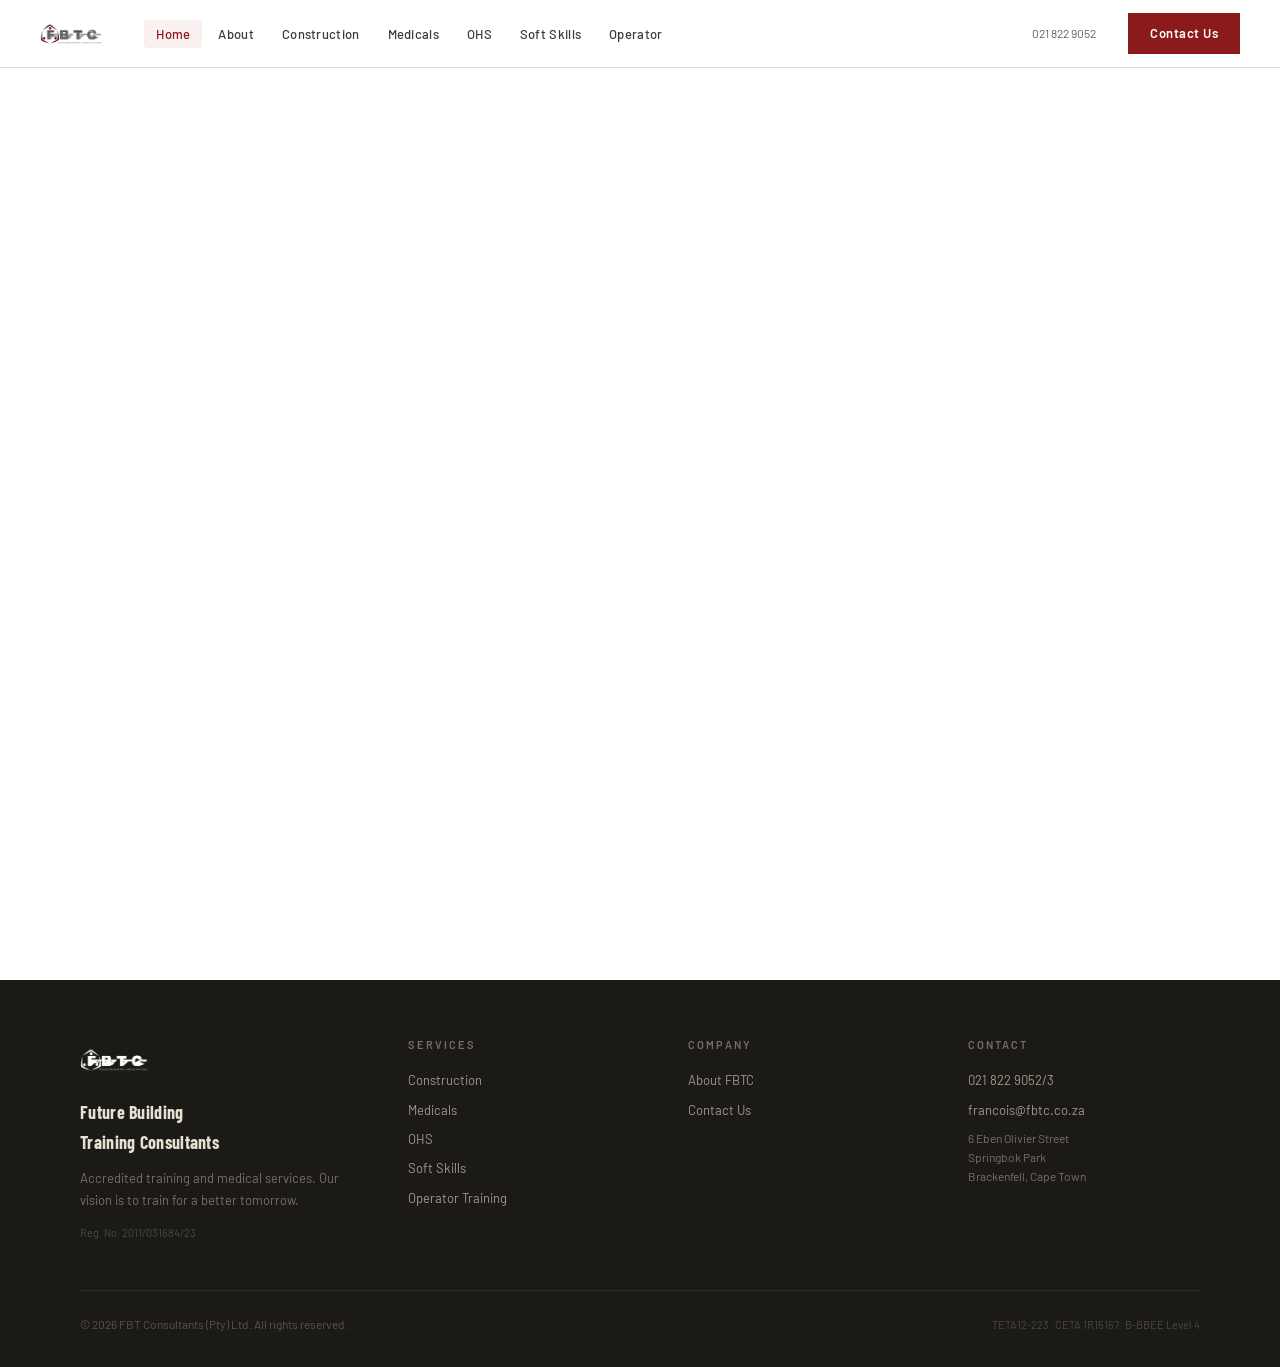
==== commit 5fea2bf5: "Responsive design updates" ====
--- a/index.html
+++ b/index.html
@@ -3,10 +3,10 @@
 <head>
 <meta charset="UTF-8">
 <meta name="viewport" content="width=device-width, initial-scale=1.0">
-<title>FBTC – Future Building Training Consultants</title>
+<title>OHS Training – FBTC</title>
 <link rel="preconnect" href="https://fonts.googleapis.com">
 <link href="https://fonts.googleapis.com/css2?family=Barlow+Condensed:wght@600;700&family=Barlow:ital,wght@0,400;0,500;0,600;1,400&display=swap" rel="stylesheet">
-<link rel="stylesheet" href="assets/css/styles.css">
+<link rel="stylesheet" href="../assets/css/styles.css">
 </head>
 <body>
 
@@ -14,7 +14,7 @@
 <!-- NAV -->
 <nav id="nav">
   <div class="nav-logo" onclick="navigate('home')">
-    <img src="assets/images/logo.png" alt="FBTC" class="nav-logo-img">
+    <img src="../assets/images/logo.png" alt="FBTC" class="nav-logo-img">
     <div>
       <div class="nav-logo-text">Future Building</div>
       <div class="nav-logo-sub">Training Consultants</div>
@@ -33,432 +33,14 @@
     <a href="tel:0218229052">021 822 9052</a>
   </div>
   <a class="nav-cta" onclick="navigate('contact')">Contact Us</a>
+
+  <button class="nav-hamburger" onclick="toggleNav()" aria-label="Menu"><span></span><span></span><span></span></button>
 </nav>
 
 
 <div id="app">
 
-  <!-- ===== HOME ===== -->
-  <div id="page-home" class="page">
-
-    <!-- HERO -->
-    <div class="home-hero">
-      <div class="home-hero-left">
-        <p class="home-hero-eyebrow">Accredited Training &amp; Medical Services</p>
-        <h1>Train for a<br><em>Better</em><br>Tomorrow</h1>
-        <p class="home-hero-body">FBTC is a TETA-accredited training and medical service provider based in Brackenfell, Cape Town. We equip workforces across construction, healthcare, and industry with the skills and compliance they need to thrive.</p>
-        <div class="home-hero-actions">
-          <a class="btn-primary" onclick="navigate('about')">Our Story</a>
-          <a class="btn-outline" onclick="navigate('contact')">Get in Touch</a>
-        </div>
-      </div>
-      <div class="home-hero-right">
-        <div>
-          <p class="accred-label">Accreditations &amp; Registrations</p>
-          <div class="accred-badges">
-            <div class="accred-badge">TETA 12-223</div>
-            <div class="accred-badge">CETA 1R15167</div>
-            <div class="accred-badge">SAIOSH</div>
-            <div class="accred-badge">Dept. of Labour</div>
-            <div class="accred-badge">Dept. of Transport</div>
-          </div>
-        </div>
-        <div class="stat-grid">
-          <div class="stat-item">
-            <div class="stat-num">23<span>+</span></div>
-            <div class="stat-label">Years of experience</div>
-          </div>
-          <div class="stat-item">
-            <div class="stat-num">6</div>
-            <div class="stat-label">Training divisions</div>
-          </div>
-          <div class="stat-item">
-            <div class="stat-num">L<span>4</span></div>
-            <div class="stat-label">B-BBEE rating</div>
-          </div>
-          <div class="stat-item">
-            <div class="stat-num">100<span>%</span></div>
-            <div class="stat-label">Accredited courses</div>
-          </div>
-        </div>
-      </div>
-    </div>
-
-    <!-- ANNOUNCEMENT -->
-    <div class="announce-bar">
-      <div class="announce-tag">New Address</div>
-      <p class="announce-text">We've moved to our own offices — <strong>6 Eben Olivier Street, Springbok Park, Brackenfell</strong> since August 2024.</p>
-    </div>
-
-    <!-- FEATURE STRIP -->
-    <div style="display:grid;grid-template-columns:repeat(4,1fr);border-bottom:1px solid var(--border);">
-      <div style="padding:28px 32px;border-right:1px solid var(--border);display:flex;gap:14px;align-items:flex-start;">
-        <div style="width:40px;height:40px;background:var(--gold-bg);border:1px solid var(--gold-border);display:flex;align-items:center;justify-content:center;flex-shrink:0;">
-          <svg width="20" height="20" viewBox="0 0 24 24" fill="none" stroke="var(--gold)" stroke-width="1.8" stroke-linecap="round" stroke-linejoin="round"><path d="M12 22s8-4 8-10V5l-8-3-8 3v7c0 6 8 10 8 10z"/></svg>
-        </div>
-        <div>
-          <div style="font-family:var(--font-head);font-size:14px;font-weight:700;text-transform:uppercase;color:var(--text);margin-bottom:4px;">Fully Accredited</div>
-          <div style="font-size:12px;color:var(--text-muted);line-height:1.6;">TETA, CETA and SAIOSH accredited. Every course meets national standards.</div>
-        </div>
-      </div>
-      <div style="padding:28px 32px;border-right:1px solid var(--border);display:flex;gap:14px;align-items:flex-start;">
-        <div style="width:40px;height:40px;background:var(--gold-bg);border:1px solid var(--gold-border);display:flex;align-items:center;justify-content:center;flex-shrink:0;">
-          <svg width="20" height="20" viewBox="0 0 24 24" fill="none" stroke="var(--gold)" stroke-width="1.8" stroke-linecap="round" stroke-linejoin="round"><rect x="1" y="3" width="15" height="13" rx="1"/><path d="M16 8h4l3 3v5h-7V8z"/><circle cx="5.5" cy="18.5" r="2.5"/><circle cx="18.5" cy="18.5" r="2.5"/></svg>
-        </div>
-        <div>
-          <div style="font-family:var(--font-head);font-size:14px;font-weight:700;text-transform:uppercase;color:var(--text);margin-bottom:4px;">On-Site Training</div>
-          <div style="font-size:12px;color:var(--text-muted);line-height:1.6;">We come to you. Mobile training and medical units deployed to your premises.</div>
-        </div>
-      </div>
-      <div style="padding:28px 32px;border-right:1px solid var(--border);display:flex;gap:14px;align-items:flex-start;">
-        <div style="width:40px;height:40px;background:var(--gold-bg);border:1px solid var(--gold-border);display:flex;align-items:center;justify-content:center;flex-shrink:0;">
-          <svg width="20" height="20" viewBox="0 0 24 24" fill="none" stroke="var(--gold)" stroke-width="1.8" stroke-linecap="round" stroke-linejoin="round"><path d="M17 21v-2a4 4 0 0 0-4-4H5a4 4 0 0 0-4 4v2"/><circle cx="9" cy="7" r="4"/><path d="M23 21v-2a4 4 0 0 0-3-3.87M16 3.13a4 4 0 0 1 0 7.75"/></svg>
-        </div>
-        <div>
-          <div style="font-family:var(--font-head);font-size:14px;font-weight:700;text-transform:uppercase;color:var(--text);margin-bottom:4px;">Expert Facilitators</div>
-          <div style="font-size:12px;color:var(--text-muted);line-height:1.6;">All facilitators are registered subject matter experts with the relevant SETAs.</div>
-        </div>
-      </div>
-      <div style="padding:28px 32px;display:flex;gap:14px;align-items:flex-start;">
-        <div style="width:40px;height:40px;background:var(--gold-bg);border:1px solid var(--gold-border);display:flex;align-items:center;justify-content:center;flex-shrink:0;">
-          <svg width="20" height="20" viewBox="0 0 24 24" fill="none" stroke="var(--gold)" stroke-width="1.8" stroke-linecap="round" stroke-linejoin="round"><path d="M4 19.5A2.5 2.5 0 0 1 6.5 17H20"/><path d="M6.5 2H20v20H6.5A2.5 2.5 0 0 1 4 19.5v-15A2.5 2.5 0 0 1 6.5 2z"/></svg>
-        </div>
-        <div>
-          <div style="font-family:var(--font-head);font-size:14px;font-weight:700;text-transform:uppercase;color:var(--text);margin-bottom:4px;">Renewal Management</div>
-          <div style="font-size:12px;color:var(--text-muted);line-height:1.6;">We track certification renewals so your compliance never lapses unnoticed.</div>
-        </div>
-      </div>
-    </div>
-
-    <!-- IMAGE-LED COURSE SHOWCASE -->
-    <div class="section-header">
-      <h2 class="section-title">Our <span>Training Areas</span></h2>
-      <a class="section-link" onclick="navigate('about')">About FBTC →</a>
-    </div>
-
-    <!-- Row 1: OHS full-width feature -->
-    <div style="display:grid;grid-template-columns:1fr 1fr;border-bottom:1px solid var(--border);">
-      <div style="position:relative;overflow:hidden;min-height:340px;">
-        <img src="https://images.unsplash.com/photo-1504307651254-35680f356dfd?w=800&q=80" alt="Construction safety training" style="width:100%;height:100%;object-fit:cover;display:block;">
-        <div style="position:absolute;inset:0;background:linear-gradient(to right,rgba(0,0,0,0.55) 0%,transparent 70%);"></div>
-        <div style="position:absolute;bottom:32px;left:36px;right:36px;">
-          <div style="font-size:10px;letter-spacing:2px;text-transform:uppercase;color:rgba(255,255,255,0.7);margin-bottom:8px;">CETA 1R15167</div>
-          <div style="font-family:var(--font-head);font-size:28px;font-weight:700;text-transform:uppercase;color:#fff;margin-bottom:8px;">Construction Training</div>
-          <p style="font-size:13px;color:rgba(255,255,255,0.8);line-height:1.6;margin-bottom:14px;">Scaffolding, working at heights, confined spaces, hand &amp; power tools, roadside safety and more — all CETA-accredited.</p>
-          <a onclick="navigate('construction')" style="display:inline-block;background:var(--gold);color:#fff;padding:10px 20px;font-size:12px;font-weight:600;letter-spacing:0.5px;text-decoration:none;cursor:pointer;">View Courses →</a>
-        </div>
-      </div>
-      <div style="display:grid;grid-template-rows:1fr 1fr;">
-        <div style="position:relative;overflow:hidden;border-bottom:1px solid var(--border);">
-          <img src="https://images.unsplash.com/photo-1607619056574-7b8d3ee536b2?w=600&q=80" alt="Forklift operator training" style="width:100%;height:100%;object-fit:cover;display:block;min-height:170px;">
-          <div style="position:absolute;inset:0;background:linear-gradient(to top,rgba(0,0,0,0.65) 0%,transparent 60%);"></div>
-          <div style="position:absolute;bottom:20px;left:24px;right:24px;">
-            <div style="font-family:var(--font-head);font-size:20px;font-weight:700;text-transform:uppercase;color:#fff;margin-bottom:4px;">Operator Training</div>
-            <p style="font-size:12px;color:rgba(255,255,255,0.8);">F-codes &amp; C-codes — Forklifts, cranes, plant &amp; HAZCHEM</p>
-          </div>
-          <div style="position:absolute;inset:0;cursor:pointer;" onclick="navigate('operator')"></div>
-        </div>
-        <div style="position:relative;overflow:hidden;">
-          <img src="https://images.unsplash.com/photo-1576765608535-5f04d1e3f289?w=600&q=80" alt="Medical health check" style="width:100%;height:100%;object-fit:cover;display:block;min-height:170px;">
-          <div style="position:absolute;inset:0;background:linear-gradient(to top,rgba(0,0,0,0.65) 0%,transparent 60%);"></div>
-          <div style="position:absolute;bottom:20px;left:24px;right:24px;">
-            <div style="font-family:var(--font-head);font-size:20px;font-weight:700;text-transform:uppercase;color:#fff;margin-bottom:4px;">Medical Services</div>
-            <p style="font-size:12px;color:rgba(255,255,255,0.8);">Operator &amp; full occupational health medicals — on-site available</p>
-          </div>
-          <div style="position:absolute;inset:0;cursor:pointer;" onclick="navigate('medicals')"></div>
-        </div>
-      </div>
-    </div>
-
-    <!-- Row 2: OHS + Soft Skills side by side -->
-    <div style="display:grid;grid-template-columns:1fr 1fr;border-bottom:1px solid var(--border);">
-      <div style="position:relative;overflow:hidden;min-height:280px;border-right:1px solid var(--border);">
-        <img src="https://images.unsplash.com/photo-1582213782179-e0d53f98f2ca?w=700&q=80" alt="OHS safety first aid" style="width:100%;height:100%;object-fit:cover;display:block;">
-        <div style="position:absolute;inset:0;background:linear-gradient(to top,rgba(0,0,0,0.7) 0%,transparent 55%);"></div>
-        <div style="position:absolute;bottom:28px;left:32px;right:32px;">
-          <div style="font-family:var(--font-head);font-size:24px;font-weight:700;text-transform:uppercase;color:#fff;margin-bottom:6px;">OHS Training</div>
-          <p style="font-size:13px;color:rgba(255,255,255,0.8);margin-bottom:12px;">First aid, fire fighting, SHE rep, hazardous goods, OHS legislation and 15+ additional courses.</p>
-          <a onclick="navigate('ohs')" style="display:inline-block;border:1px solid rgba(255,255,255,0.5);color:#fff;padding:8px 18px;font-size:12px;font-weight:600;text-decoration:none;cursor:pointer;">View Courses →</a>
-        </div>
-      </div>
-      <div style="position:relative;overflow:hidden;min-height:280px;">
-        <img src="https://images.unsplash.com/photo-1522202176988-66273c2fd55f?w=700&q=80" alt="Soft skills team training" style="width:100%;height:100%;object-fit:cover;display:block;">
-        <div style="position:absolute;inset:0;background:linear-gradient(to top,rgba(0,0,0,0.7) 0%,transparent 55%);"></div>
-        <div style="position:absolute;bottom:28px;left:32px;right:32px;">
-          <div style="font-family:var(--font-head);font-size:24px;font-weight:700;text-transform:uppercase;color:#fff;margin-bottom:6px;">Soft Skills</div>
-          <p style="font-size:13px;color:rgba(255,255,255,0.8);margin-bottom:12px;">Workplace, management, leadership, customer service and financial skills for every level of your organisation.</p>
-          <a onclick="navigate('softskills')" style="display:inline-block;border:1px solid rgba(255,255,255,0.5);color:#fff;padding:8px 18px;font-size:12px;font-weight:600;text-decoration:none;cursor:pointer;">View Courses →</a>
-        </div>
-      </div>
-    </div>
-
-    <!-- WHY FBTC SECTION -->
-    <div style="display:grid;grid-template-columns:1fr 1fr;border-bottom:1px solid var(--border);">
-      <div style="padding:56px 64px;border-right:1px solid var(--border);">
-        <p style="font-size:11px;letter-spacing:2px;text-transform:uppercase;color:var(--gold);font-weight:600;margin-bottom:14px;">Why Choose FBTC</p>
-        <h2 style="font-family:var(--font-head);font-size:38px;font-weight:700;text-transform:uppercase;color:var(--text);line-height:1.05;margin-bottom:20px;">Your Workforce.<br>Our Expertise.</h2>
-        <p style="font-size:15px;color:var(--text-muted);line-height:1.75;margin-bottom:18px;">Established in 2011 by Francois Gantz, FBTC has grown into a leading accredited training and medical service provider in the Western Cape. With more than 23 years of combined training experience, we deliver practical, results-driven interventions that translate directly into a safer, more skilled and compliant workforce.</p>
-        <p style="font-size:15px;color:var(--text-muted);line-height:1.75;margin-bottom:28px;">Our customised Learner Management System tracks every certification and flags renewals proactively — so your team stays compliant without the admin burden.</p>
-        <a class="btn-primary" onclick="navigate('about')" style="text-decoration:none;">Read Our Full Story →</a>
-      </div>
-      <div style="display:grid;grid-template-columns:1fr 1fr;gap:1px;background:var(--border);align-content:start;">
-        <div style="background:#fff;padding:32px 28px;">
-          <div style="font-family:var(--font-head);font-size:42px;font-weight:700;color:var(--gold);line-height:1;">23<span style="font-size:24px;">+</span></div>
-          <div style="font-size:13px;color:var(--text-muted);margin-top:4px;">Years of combined training experience</div>
-        </div>
-        <div style="background:#fff;padding:32px 28px;">
-          <div style="font-family:var(--font-head);font-size:42px;font-weight:700;color:var(--gold);line-height:1;">6</div>
-          <div style="font-size:13px;color:var(--text-muted);margin-top:4px;">Distinct accredited training divisions</div>
-        </div>
-        <div style="background:#fff;padding:32px 28px;border-top:1px solid var(--border);">
-          <div style="font-family:var(--font-head);font-size:42px;font-weight:700;color:var(--gold);line-height:1;">L4</div>
-          <div style="font-size:13px;color:var(--text-muted);margin-top:4px;">B-BBEE Level 4 with 100% procurement recognition</div>
-        </div>
-        <div style="background:#fff;padding:32px 28px;border-top:1px solid var(--border);">
-          <div style="font-family:var(--font-head);font-size:42px;font-weight:700;color:var(--gold);line-height:1;">ZA</div>
-          <div style="font-size:13px;color:var(--text-muted);margin-top:4px;">Nationwide footprint from our Cape Town base</div>
-        </div>
-        <div style="background:var(--gold);padding:32px 28px;grid-column:span 2;border-top:1px solid var(--border);">
-          <div style="font-family:var(--font-head);font-size:16px;font-weight:700;text-transform:uppercase;color:#fff;margin-bottom:6px;">TETA Primary Accreditation</div>
-          <div style="font-size:13px;color:rgba(255,255,255,0.85);line-height:1.65;">Registration No. <strong style="color:#fff;">TETA12-223</strong> — our core accreditation with the Transport Education &amp; Training Authority, supported by CETA, SAIOSH, Dept. of Labour and Dept. of Transport registrations.</div>
-        </div>
-      </div>
-    </div>
-
-    <!-- HOW IT WORKS -->
-    <div style="background:var(--bg-section);border-bottom:1px solid var(--border);padding:56px 80px;">
-      <p style="font-size:11px;letter-spacing:2px;text-transform:uppercase;color:var(--gold);font-weight:600;margin-bottom:12px;text-align:center;">The Process</p>
-      <h2 style="font-family:var(--font-head);font-size:32px;font-weight:700;text-transform:uppercase;color:var(--text);text-align:center;margin-bottom:48px;">How We Work With You</h2>
-      <div style="display:grid;grid-template-columns:repeat(4,1fr);gap:0;background:var(--border);border:1px solid var(--border);">
-        <div style="background:#fff;padding:32px 28px;position:relative;">
-          <div style="font-family:var(--font-head);font-size:48px;font-weight:700;color:var(--gold-border);line-height:1;margin-bottom:12px;">01</div>
-          <div style="font-family:var(--font-head);font-size:16px;font-weight:700;text-transform:uppercase;color:var(--text);margin-bottom:10px;">Needs Assessment</div>
-          <p style="font-size:13px;color:var(--text-muted);line-height:1.65;">We assess your workforce's compliance gaps and training requirements across all departments and roles.</p>
-        </div>
-        <div style="background:#fff;padding:32px 28px;border-left:1px solid var(--border);">
-          <div style="font-family:var(--font-head);font-size:48px;font-weight:700;color:var(--gold-border);line-height:1;margin-bottom:12px;">02</div>
-          <div style="font-family:var(--font-head);font-size:16px;font-weight:700;text-transform:uppercase;color:var(--text);margin-bottom:10px;">Custom Plan</div>
-          <p style="font-size:13px;color:var(--text-muted);line-height:1.65;">We design a tailored training and medical schedule that minimises disruption to your operations.</p>
-        </div>
-        <div style="background:#fff;padding:32px 28px;border-left:1px solid var(--border);">
-          <div style="font-family:var(--font-head);font-size:48px;font-weight:700;color:var(--gold-border);line-height:1;margin-bottom:12px;">03</div>
-          <div style="font-family:var(--font-head);font-size:16px;font-weight:700;text-transform:uppercase;color:var(--text);margin-bottom:10px;">Delivery</div>
-          <p style="font-size:13px;color:var(--text-muted);line-height:1.65;">Expert facilitators deliver at your site or our Brackenfell premises. Certificates issued on completion.</p>
-        </div>
-        <div style="background:#fff;padding:32px 28px;border-left:1px solid var(--border);">
-          <div style="font-family:var(--font-head);font-size:48px;font-weight:700;color:var(--gold-border);line-height:1;margin-bottom:12px;">04</div>
-          <div style="font-family:var(--font-head);font-size:16px;font-weight:700;text-transform:uppercase;color:var(--text);margin-bottom:10px;">Ongoing Support</div>
-          <p style="font-size:13px;color:var(--text-muted);line-height:1.65;">Our LMS tracks all certifications and alerts you before renewals fall due. Compliance, managed for you.</p>
-        </div>
-      </div>
-    </div>
-
-    <!-- CTA BAND -->
-    <div style="display:grid;grid-template-columns:1fr auto;align-items:center;padding:44px 80px;background:var(--gold);gap:32px;border-bottom:1px solid var(--border);">
-      <div>
-        <div style="font-family:var(--font-head);font-size:28px;font-weight:700;text-transform:uppercase;color:#fff;margin-bottom:8px;">Ready to Train Your Workforce?</div>
-        <p style="font-size:14px;color:rgba(255,255,255,0.85);max-width:560px;">Contact us today for a no-obligation training needs assessment. We serve clients across South Africa from our Brackenfell base.</p>
-      </div>
-      <div style="display:flex;gap:12px;flex-shrink:0;">
-        <a onclick="navigate('contact')" style="display:inline-block;background:#fff;color:var(--gold);padding:13px 28px;font-size:13px;font-weight:700;letter-spacing:0.5px;text-decoration:none;cursor:pointer;white-space:nowrap;">Get a Quote</a>
-        <a href="tel:0218229052" style="display:inline-block;border:1.5px solid rgba(255,255,255,0.6);color:#fff;padding:13px 28px;font-size:13px;font-weight:600;text-decoration:none;white-space:nowrap;">021 822 9052</a>
-      </div>
-    </div>
-
-    <!-- ACCREDITATION LOGOS STRIP -->
-    <div style="padding:32px 80px;border-bottom:1px solid var(--border);background:#fff;">
-      <p style="font-size:10px;letter-spacing:2px;text-transform:uppercase;color:var(--text-muted);font-weight:600;margin-bottom:20px;text-align:center;">Our Accreditations &amp; Registrations</p>
-      <div style="display:flex;gap:12px;flex-wrap:wrap;justify-content:center;">
-        <div style="padding:10px 22px;border:1px solid var(--border);font-family:var(--font-head);font-size:13px;font-weight:700;letter-spacing:1px;color:var(--text-mid);text-transform:uppercase;">TETA</div>
-        <div style="padding:10px 22px;border:1px solid var(--border);font-family:var(--font-head);font-size:13px;font-weight:700;letter-spacing:1px;color:var(--text-mid);text-transform:uppercase;">CETA</div>
-        <div style="padding:10px 22px;border:1px solid var(--border);font-family:var(--font-head);font-size:13px;font-weight:700;letter-spacing:1px;color:var(--text-mid);text-transform:uppercase;">SAIOSH</div>
-        <div style="padding:10px 22px;border:1px solid var(--border);font-family:var(--font-head);font-size:13px;font-weight:700;letter-spacing:1px;color:var(--text-mid);text-transform:uppercase;">SAQA</div>
-        <div style="padding:10px 22px;border:1px solid var(--border);font-family:var(--font-head);font-size:13px;font-weight:700;letter-spacing:1px;color:var(--text-mid);text-transform:uppercase;">Services SETA</div>
-        <div style="padding:10px 22px;border:1px solid var(--border);font-family:var(--font-head);font-size:13px;font-weight:700;letter-spacing:1px;color:var(--text-mid);text-transform:uppercase;">HWSETA</div>
-        <div style="padding:10px 22px;border:1px solid var(--border);font-family:var(--font-head);font-size:13px;font-weight:700;letter-spacing:1px;color:var(--text-mid);text-transform:uppercase;">Dept. of Labour</div>
-        <div style="padding:10px 22px;border:1px solid var(--border);font-family:var(--font-head);font-size:13px;font-weight:700;letter-spacing:1px;color:var(--text-mid);text-transform:uppercase;">Dept. of Transport</div>
-        <div style="padding:10px 22px;border:1px solid var(--border);font-family:var(--font-head);font-size:13px;font-weight:700;letter-spacing:1px;color:var(--text-mid);text-transform:uppercase;">Umalusi</div>
-      </div>
-    </div>
-
-  </div>
-
-  <!-- ===== ABOUT ===== -->
-  <div id="page-about" class="page">
-    <!-- HERO IMAGE BAND -->
-    <div style="position:relative;overflow:hidden;min-height:320px;border-bottom:1px solid var(--border);">
-      <img src="https://images.unsplash.com/photo-1521737604893-d14cc237f11d?w=1400&q=80" alt="Team at work" style="width:100%;height:100%;object-fit:cover;display:block;min-height:320px;">
-      <div style="position:absolute;inset:0;background:linear-gradient(to right,rgba(0,0,0,0.72) 0%,rgba(0,0,0,0.3) 60%,transparent 100%);"></div>
-      <div style="position:absolute;top:50%;left:80px;transform:translateY(-50%);">
-        <p style="font-size:11px;letter-spacing:2px;text-transform:uppercase;color:rgba(255,255,255,0.7);margin-bottom:12px;">Who We Are</p>
-        <h1 style="font-family:var(--font-head);font-size:56px;font-weight:700;text-transform:uppercase;color:#fff;line-height:1.0;margin-bottom:14px;">About FBTC</h1>
-        <p style="font-size:15px;color:rgba(255,255,255,0.8);max-width:500px;line-height:1.7;">Established in 2011, Future Building Training Consultants has grown into a trusted, nationally-recognised accredited training and medical services provider.</p>
-      </div>
-    </div>
-
-    <!-- VISION + MISSION SPLIT -->
-    <div style="display:grid;grid-template-columns:1fr 1fr;border-bottom:1px solid var(--border);">
-      <div style="padding:52px 64px;border-right:1px solid var(--border);">
-        <p style="font-size:10px;letter-spacing:2px;text-transform:uppercase;color:var(--gold);font-weight:600;margin-bottom:12px;">Our Vision</p>
-        <h2 style="font-family:var(--font-head);font-size:30px;font-weight:700;text-transform:uppercase;color:var(--text);margin-bottom:16px;">Train for a Better Tomorrow</h2>
-        <p style="font-size:15px;color:var(--text-muted);line-height:1.75;">With the ever-changing and challenging South African economy, our vision is to give learners the required skills to be employable. The return on investment for our clients is a skilled, legislatively compliant workforce.</p>
-      </div>
-      <div style="padding:52px 64px;">
-        <p style="font-size:10px;letter-spacing:2px;text-transform:uppercase;color:var(--gold);font-weight:600;margin-bottom:12px;">Our Mission</p>
-        <h2 style="font-family:var(--font-head);font-size:30px;font-weight:700;text-transform:uppercase;color:var(--text);margin-bottom:16px;">Market Leadership Through Quality</h2>
-        <p style="font-size:15px;color:var(--text-muted);line-height:1.75;">We aim to become a market leader within our scope of accreditation, providing portable skills for the South African workforce through quality, accredited training interventions that produce measurable results.</p>
-      </div>
-    </div>
-
-    <!-- COMPANY STORY + STATS -->
-    <div style="display:grid;grid-template-columns:1fr 1fr;border-bottom:1px solid var(--border);">
-      <div style="padding:52px 64px;border-right:1px solid var(--border);">
-        <p style="font-size:10px;letter-spacing:2px;text-transform:uppercase;color:var(--gold);font-weight:600;margin-bottom:12px;">Our Story</p>
-        <h2 style="font-family:var(--font-head);font-size:30px;font-weight:700;text-transform:uppercase;color:var(--text);margin-bottom:18px;">Founded 2011 by Francois Gantz</h2>
-        <p style="font-size:15px;color:var(--text-muted);line-height:1.75;margin-bottom:16px;">FBT Consultants (Reg. No. 2011/031684/23) was established in September 2011 with a focus on Training and Development Solutions. Built on strong moral principles, we've grown into a proud company serving clients across South Africa.</p>
-        <p style="font-size:15px;color:var(--text-muted);line-height:1.75;margin-bottom:16px;">Our primary accreditation is with the <strong style="color:var(--text);">Transport Education and Training Authority (TETA)</strong> — Registration No. <strong style="color:var(--gold);">TETA12-223</strong>. We are additionally registered with CETA, SAIOSH, the Department of Labour, and the Department of Transport.</p>
-        <p style="font-size:15px;color:var(--text-muted);line-height:1.75;margin-bottom:28px;">Our Quality Management System is managed by our managing member, ensuring clients receive the support they require. All learner data is captured onto our customised Learner Management System — enabling proactive renewal management before compliance issues arise.</p>
-        <p style="font-size:15px;color:var(--text-muted);line-height:1.75;">We hold a <strong style="color:var(--text);">Level 4 B-BBEE certificate</strong> with 100% procurement recognition, and an occupational health nurse is on standby for operator and full medicals (Western Cape only).</p>
-      </div>
-      <div style="display:flex;flex-direction:column;">
-        <div style="display:grid;grid-template-columns:1fr 1fr;gap:1px;background:var(--border);flex:1;">
-          <div style="background:var(--bg-off);padding:36px 32px;display:flex;flex-direction:column;justify-content:center;">
-            <div style="font-family:var(--font-head);font-size:52px;font-weight:700;color:var(--gold);line-height:1;">23<span style="font-size:28px;">+</span></div>
-            <div style="font-size:13px;color:var(--text-muted);margin-top:6px;">Years combined experience</div>
-          </div>
-          <div style="background:var(--bg-off);padding:36px 32px;display:flex;flex-direction:column;justify-content:center;border-left:1px solid var(--border);">
-            <div style="font-family:var(--font-head);font-size:52px;font-weight:700;color:var(--gold);line-height:1;">6</div>
-            <div style="font-size:13px;color:var(--text-muted);margin-top:6px;">Accredited training divisions</div>
-          </div>
-          <div style="background:var(--bg-off);padding:36px 32px;display:flex;flex-direction:column;justify-content:center;border-top:1px solid var(--border);">
-            <div style="font-family:var(--font-head);font-size:52px;font-weight:700;color:var(--gold);line-height:1;">L4</div>
-            <div style="font-size:13px;color:var(--text-muted);margin-top:6px;">B-BBEE level, 100% procurement</div>
-          </div>
-          <div style="background:var(--bg-off);padding:36px 32px;display:flex;flex-direction:column;justify-content:center;border-top:1px solid var(--border);border-left:1px solid var(--border);">
-            <div style="font-family:var(--font-head);font-size:52px;font-weight:700;color:var(--gold);line-height:1;">ZA</div>
-            <div style="font-size:13px;color:var(--text-muted);margin-top:6px;">Nationwide footprint</div>
-          </div>
-        </div>
-        <div style="background:var(--gold);padding:32px;border-top:1px solid rgba(255,255,255,0.15);">
-          <div style="font-family:var(--font-head);font-size:16px;font-weight:700;text-transform:uppercase;color:#fff;margin-bottom:10px;">Accreditations at a Glance</div>
-          <div style="display:flex;flex-wrap:wrap;gap:8px;">
-            <div style="padding:5px 12px;background:rgba(255,255,255,0.15);font-size:11px;font-weight:600;letter-spacing:0.8px;color:#fff;text-transform:uppercase;">TETA12-223</div>
-            <div style="padding:5px 12px;background:rgba(255,255,255,0.15);font-size:11px;font-weight:600;letter-spacing:0.8px;color:#fff;text-transform:uppercase;">CETA 1R15167</div>
-            <div style="padding:5px 12px;background:rgba(255,255,255,0.15);font-size:11px;font-weight:600;letter-spacing:0.8px;color:#fff;text-transform:uppercase;">SAIOSH</div>
-            <div style="padding:5px 12px;background:rgba(255,255,255,0.15);font-size:11px;font-weight:600;letter-spacing:0.8px;color:#fff;text-transform:uppercase;">CI 219/3/12/1</div>
-            <div style="padding:5px 12px;background:rgba(255,255,255,0.15);font-size:11px;font-weight:600;letter-spacing:0.8px;color:#fff;text-transform:uppercase;">PRDP (D) 2016/161</div>
-            <div style="padding:5px 12px;background:rgba(255,255,255,0.15);font-size:11px;font-weight:600;letter-spacing:0.8px;color:#fff;text-transform:uppercase;">No: 449</div>
-          </div>
-        </div>
-      </div>
-    </div>
-
-    <!-- CTA -->
-    <div style="display:grid;grid-template-columns:1fr auto;align-items:center;padding:44px 80px;background:var(--bg-section);gap:32px;border-bottom:1px solid var(--border);">
-      <div>
-        <div style="font-family:var(--font-head);font-size:26px;font-weight:700;text-transform:uppercase;color:var(--text);margin-bottom:6px;">Ready to Work With Us?</div>
-        <p style="font-size:14px;color:var(--text-muted);">Contact us for a training needs assessment or to enquire about any of our courses and medical services.</p>
-      </div>
-      <div style="display:flex;gap:12px;flex-shrink:0;">
-        <a onclick="navigate('contact')" style="display:inline-block;background:var(--gold);color:#fff;padding:13px 28px;font-size:13px;font-weight:700;letter-spacing:0.5px;text-decoration:none;cursor:pointer;white-space:nowrap;">Enquire Now</a>
-      </div>
-    </div>
-  </div>
-
-  <!-- ===== CONSTRUCTION ===== -->
-  <div id="page-construction" class="page">
-    <div style="position:relative;overflow:hidden;min-height:300px;border-bottom:1px solid var(--border);">
-      <img src="https://images.unsplash.com/photo-1504307651254-35680f356dfd?w=1400&q=80" alt="Construction training" style="width:100%;height:100%;object-fit:cover;display:block;min-height:300px;">
-      <div style="position:absolute;inset:0;background:linear-gradient(to right,rgba(0,0,0,0.75) 0%,rgba(0,0,0,0.3) 60%,transparent 100%);"></div>
-      <div style="position:absolute;top:50%;left:80px;transform:translateY(-50%);">
-        <p style="font-size:11px;letter-spacing:2px;text-transform:uppercase;color:rgba(255,255,255,0.7);margin-bottom:12px;">CETA Accredited · CETA 1R15167</p>
-        <h1 style="font-family:var(--font-head);font-size:52px;font-weight:700;text-transform:uppercase;color:#fff;line-height:1.0;margin-bottom:12px;">Construction Training</h1>
-        <p style="font-size:15px;color:rgba(255,255,255,0.8);max-width:480px;line-height:1.65;">Short courses for the construction sector covering safety, access equipment, tools and confined working environments. Public classes available at our Brackenfell premises.</p>
-      </div>
-    </div>
-    <div style="padding:52px 80px;border-bottom:1px solid var(--border);">
-      <p style="font-size:10px;letter-spacing:2px;text-transform:uppercase;color:var(--gold);font-weight:600;margin-bottom:20px;">Short Courses: Construction</p>
-      <div style="display:grid;grid-template-columns:repeat(3,1fr);gap:1px;background:var(--border);border:1px solid var(--border);">
-        <div style="background:#fff;padding:20px 22px;display:flex;align-items:flex-start;gap:12px;"><div style="width:8px;height:8px;background:var(--gold);border-radius:50%;flex-shrink:0;margin-top:5px;"></div><span style="font-size:14px;color:var(--text-mid);line-height:1.5;">Erect, use and dismantle access equipment</span></div>
-        <div style="background:#fff;padding:20px 22px;display:flex;align-items:flex-start;gap:12px;border-left:1px solid var(--border);"><div style="width:8px;height:8px;background:var(--gold);border-radius:50%;flex-shrink:0;margin-top:5px;"></div><span style="font-size:14px;color:var(--text-mid);line-height:1.5;">Scaffold Inspection</span></div>
-        <div style="background:#fff;padding:20px 22px;display:flex;align-items:flex-start;gap:12px;border-left:1px solid var(--border);"><div style="width:8px;height:8px;background:var(--gold);border-radius:50%;flex-shrink:0;margin-top:5px;"></div><span style="font-size:14px;color:var(--text-mid);line-height:1.5;">Implement roadside safety procedures</span></div>
-        <div style="background:#fff;padding:20px 22px;display:flex;align-items:flex-start;gap:12px;border-top:1px solid var(--border);"><div style="width:8px;height:8px;background:var(--gold);border-radius:50%;flex-shrink:0;margin-top:5px;"></div><span style="font-size:14px;color:var(--text-mid);line-height:1.5;">Apply Health and Safety</span></div>
-        <div style="background:#fff;padding:20px 22px;display:flex;align-items:flex-start;gap:12px;border-left:1px solid var(--border);border-top:1px solid var(--border);"><div style="width:8px;height:8px;background:var(--gold);border-radius:50%;flex-shrink:0;margin-top:5px;"></div><span style="font-size:14px;color:var(--text-mid);line-height:1.5;">Work in confined spaces</span></div>
-        <div style="background:#fff;padding:20px 22px;display:flex;align-items:flex-start;gap:12px;border-left:1px solid var(--border);border-top:1px solid var(--border);"><div style="width:8px;height:8px;background:var(--gold);border-radius:50%;flex-shrink:0;margin-top:5px;"></div><span style="font-size:14px;color:var(--text-mid);line-height:1.5;">Procure Resources</span></div>
-        <div style="background:#fff;padding:20px 22px;display:flex;align-items:flex-start;gap:12px;border-top:1px solid var(--border);"><div style="width:8px;height:8px;background:var(--gold);border-radius:50%;flex-shrink:0;margin-top:5px;"></div><span style="font-size:14px;color:var(--text-mid);line-height:1.5;">Hand Tools</span></div>
-        <div style="background:#fff;padding:20px 22px;display:flex;align-items:flex-start;gap:12px;border-left:1px solid var(--border);border-top:1px solid var(--border);"><div style="width:8px;height:8px;background:var(--gold);border-radius:50%;flex-shrink:0;margin-top:5px;"></div><span style="font-size:14px;color:var(--text-mid);line-height:1.5;">Power Tools</span></div>
-        <div style="background:#fff;padding:20px 22px;display:flex;align-items:flex-start;gap:12px;border-left:1px solid var(--border);border-top:1px solid var(--border);"><div style="width:8px;height:8px;background:var(--gold);border-radius:50%;flex-shrink:0;margin-top:5px;"></div><span style="font-size:14px;color:var(--text-mid);line-height:1.5;">Working at Heights Level 1</span></div>
-      </div>
-    </div>
-    <div style="display:grid;grid-template-columns:1fr auto;align-items:center;padding:32px 80px;background:var(--gold-bg);border-bottom:1px solid var(--gold-border);gap:32px;">
-      <div style="display:flex;gap:16px;align-items:flex-start;">
-        <div style="width:36px;height:36px;background:var(--gold);display:flex;align-items:center;justify-content:center;color:#fff;font-weight:700;font-size:14px;flex-shrink:0;">i</div>
-        <p style="font-size:14px;color:var(--text-mid);line-height:1.65;"><strong style="color:var(--text);">Public Classes Available.</strong> Construction courses are offered directly to the public at our Brackenfell premises. Contact us for upcoming schedules and pricing.</p>
-      </div>
-      <a onclick="navigate('contact')" style="display:inline-block;background:var(--gold);color:#fff;padding:12px 24px;font-size:13px;font-weight:600;text-decoration:none;cursor:pointer;white-space:nowrap;">Enquire →</a>
-    </div>
-  </div>
-
-  <!-- ===== MEDICALS ===== -->
-  <div id="page-medicals" class="page">
-    <div style="position:relative;overflow:hidden;min-height:300px;border-bottom:1px solid var(--border);">
-      <img src="https://images.unsplash.com/photo-1576765608535-5f04d1e3f289?w=1400&q=80" alt="Medical examination" style="width:100%;height:100%;object-fit:cover;display:block;min-height:300px;">
-      <div style="position:absolute;inset:0;background:linear-gradient(to right,rgba(0,0,0,0.75) 0%,rgba(0,0,0,0.3) 60%,transparent 100%);"></div>
-      <div style="position:absolute;top:50%;left:80px;transform:translateY(-50%);">
-        <p style="font-size:11px;letter-spacing:2px;text-transform:uppercase;color:rgba(255,255,255,0.7);margin-bottom:12px;">Occupational Health · Western Cape</p>
-        <h1 style="font-family:var(--font-head);font-size:52px;font-weight:700;text-transform:uppercase;color:#fff;line-height:1.0;margin-bottom:12px;">Medical Services</h1>
-        <p style="font-size:15px;color:rgba(255,255,255,0.8);max-width:480px;line-height:1.65;">Accredited occupational health assessments for operators, general workers and specialised industrial roles. Mobile unit available for on-site service with no booth required.</p>
-      </div>
-    </div>
-    <div style="padding:52px 80px;border-bottom:1px solid var(--border);">
-      <div style="display:grid;grid-template-columns:repeat(3,1fr);gap:1px;background:var(--border);border:1px solid var(--border);margin-bottom:32px;">
-        <div style="background:#fff;padding:32px 28px;">
-          <div style="font-family:var(--font-head);font-size:16px;font-weight:700;text-transform:uppercase;color:var(--text);margin-bottom:6px;padding-bottom:10px;border-bottom:2px solid var(--gold);display:inline-block;">Operator Medical</div>
-          <div style="font-size:12px;color:var(--text-muted);margin-bottom:16px;margin-top:4px;">Forklifts, Reach Trucks &amp; Driven Machinery Act</div>
-          <ul style="list-style:none;display:flex;flex-direction:column;gap:8px;">
-            <li style="font-size:13px;color:var(--text-muted);display:flex;gap:8px;align-items:flex-start;"><span style="color:var(--gold);font-weight:700;">✓</span>Physical Examination</li>
-            <li style="font-size:13px;color:var(--text-muted);display:flex;gap:8px;align-items:flex-start;"><span style="color:var(--gold);font-weight:700;">✓</span>Vision Screening (KEYSTONE)</li>
-            <li style="font-size:13px;color:var(--text-muted);display:flex;gap:8px;align-items:flex-start;"><span style="color:var(--gold);font-weight:700;">✓</span>Individual Report</li>
-            <li style="font-size:13px;color:var(--text-muted);display:flex;gap:8px;align-items:flex-start;"><span style="color:var(--gold);font-weight:700;">✓</span>Fit for Employment Certificate</li>
-          </ul>
-        </div>
-        <div style="background:#fff;padding:32px 28px;border-left:1px solid var(--border);">
-          <div style="font-family:var(--font-head);font-size:16px;font-weight:700;text-transform:uppercase;color:var(--text);margin-bottom:16px;padding-bottom:10px;border-bottom:2px solid var(--gold);display:inline-block;">Full Medical Exam</div>
-          <ul style="list-style:none;display:flex;flex-direction:column;gap:8px;">
-            <li style="font-size:13px;color:var(--text-muted);display:flex;gap:8px;align-items:flex-start;"><span style="color:var(--gold);font-weight:700;">✓</span>Work Information &amp; Medical History</li>
-            <li style="font-size:13px;color:var(--text-muted);display:flex;gap:8px;align-items:flex-start;"><span style="color:var(--gold);font-weight:700;">✓</span>Physical Medical Examination</li>
-            <li style="font-size:13px;color:var(--text-muted);display:flex;gap:8px;align-items:flex-start;"><span style="color:var(--gold);font-weight:700;">✓</span>Physical Observations</li>
-            <li style="font-size:13px;color:var(--text-muted);display:flex;gap:8px;align-items:flex-start;"><span style="color:var(--gold);font-weight:700;">✓</span>Vision Screening (KEYSTONE)</li>
-            <li style="font-size:13px;color:var(--text-muted);display:flex;gap:8px;align-items:flex-start;"><span style="color:var(--gold);font-weight:700;">✓</span>Individual Report &amp; Certificate</li>
-            <li style="font-size:13px;color:var(--text-muted);display:flex;gap:8px;align-items:flex-start;"><span style="color:var(--gold);font-weight:700;">✓</span>Audiogram (Hearing Assessment)</li>
-          </ul>
-        </div>
-        <div style="background:#fff;padding:32px 28px;border-left:1px solid var(--border);">
-          <div style="font-family:var(--font-head);font-size:16px;font-weight:700;text-transform:uppercase;color:var(--text);margin-bottom:16px;padding-bottom:10px;border-bottom:2px solid var(--gold);display:inline-block;">Additional Exams</div>
-          <ul style="list-style:none;display:flex;flex-direction:column;gap:8px;">
-            <li style="font-size:13px;color:var(--text-muted);display:flex;gap:8px;align-items:flex-start;"><span style="color:var(--gold);font-weight:700;">✓</span>Lung Function</li>
-            <li style="font-size:13px;color:var(--text-muted);display:flex;gap:8px;align-items:flex-start;"><span style="color:var(--gold);font-weight:700;">✓</span>Audio &amp; Vision Screening</li>
-            <li style="font-size:13px;color:var(--text-muted);display:flex;gap:8px;align-items:flex-start;"><span style="color:var(--gold);font-weight:700;">✓</span>Annexure 3 (Construction Regs)</li>
-            <li style="font-size:13px;color:var(--text-muted);display:flex;gap:8px;align-items:flex-start;"><span style="color:var(--gold);font-weight:700;">✓</span>Working at Heights Assessment</li>
-            <li style="font-size:13px;color:var(--text-muted);display:flex;gap:8px;align-items:flex-start;"><span style="color:var(--gold);font-weight:700;">✓</span>Food Handling &amp; Cold Store</li>
-            <li style="font-size:13px;color:var(--text-muted);display:flex;gap:8px;align-items:flex-start;"><span style="color:var(--gold);font-weight:700;">✓</span>Drug Testing</li>
-          </ul>
-        </div>
-      </div>
-      <div style="background:var(--gold);padding:32px 36px;display:flex;gap:24px;align-items:flex-start;">
-        <div style="width:48px;height:48px;background:rgba(255,255,255,0.2);display:flex;align-items:center;justify-content:center;flex-shrink:0;">
-          <svg width="24" height="24" viewBox="0 0 24 24" fill="none" stroke="#fff" stroke-width="1.8" stroke-linecap="round" stroke-linejoin="round"><rect x="1" y="3" width="15" height="13" rx="1"/><path d="M16 8h4l3 3v5h-7V8z"/><circle cx="5.5" cy="18.5" r="2.5"/><circle cx="18.5" cy="18.5" r="2.5"/></svg>
-        </div>
-        <div>
-          <div style="font-family:var(--font-head);font-size:18px;font-weight:700;text-transform:uppercase;color:#fff;margin-bottom:6px;">Mobile Medical Unit</div>
-          <p style="font-size:14px;color:rgba(255,255,255,0.85);line-height:1.7;">Medicals can be conducted on your site to minimise impact on production. We also offer a <strong style="color:#fff;">NBR (No Booth Required)</strong> option for clients with limited parking. Contact us to arrange on-site scheduling across the Western Cape.</p>
-        </div>
-      </div>
-    </div>
-  </div>
-
-  <!-- ===== OHS ===== -->
-  <div id="page-ohs" class="page">
+  <div id="page-ohs" class="page active">
     <div style="position:relative;overflow:hidden;min-height:300px;border-bottom:1px solid var(--border);">
       <img src="https://images.unsplash.com/photo-1582213782179-e0d53f98f2ca?w=1400&q=80" alt="OHS safety training" style="width:100%;height:100%;object-fit:cover;display:block;min-height:300px;">
       <div style="position:absolute;inset:0;background:linear-gradient(to right,rgba(0,0,0,0.75) 0%,rgba(0,0,0,0.3) 60%,transparent 100%);"></div>
@@ -500,223 +82,13 @@
     </div>
   </div>
 
-  <!-- ===== SOFTSKILLS ===== -->
-  <div id="page-softskills" class="page">
-    <div style="position:relative;overflow:hidden;min-height:300px;border-bottom:1px solid var(--border);">
-      <img src="https://images.unsplash.com/photo-1522202176988-66273c2fd55f?w=1400&q=80" alt="Soft skills training" style="width:100%;height:100%;object-fit:cover;display:block;min-height:300px;">
-      <div style="position:absolute;inset:0;background:linear-gradient(to right,rgba(0,0,0,0.75) 0%,rgba(0,0,0,0.3) 60%,transparent 100%);"></div>
-      <div style="position:absolute;top:50%;left:80px;transform:translateY(-50%);">
-        <p style="font-size:11px;letter-spacing:2px;text-transform:uppercase;color:rgba(255,255,255,0.7);margin-bottom:12px;">People &amp; Workplace Development</p>
-        <h1 style="font-family:var(--font-head);font-size:52px;font-weight:700;text-transform:uppercase;color:#fff;line-height:1.0;margin-bottom:12px;">Soft Skills</h1>
-        <p style="font-size:15px;color:rgba(255,255,255,0.8);max-width:480px;line-height:1.65;">Workplace, management, individual, customer service and financial skills programmes to develop well-rounded, effective employees at every level of your organisation.</p>
-      </div>
-    </div>
-    <div style="padding:52px 80px;border-bottom:1px solid var(--border);">
-      <div style="display:grid;grid-template-columns:1fr 1fr;gap:40px;">
-        <div>
-          <p style="font-size:10px;letter-spacing:2px;text-transform:uppercase;color:var(--gold);font-weight:600;margin-bottom:14px;">Workplace</p>
-          <div style="display:flex;flex-direction:column;gap:0;border:1px solid var(--border);">
-            <div style="padding:13px 16px;font-size:13px;color:var(--text-mid);border-bottom:1px solid var(--border);display:flex;gap:10px;align-items:flex-start;"><span style="color:var(--gold);font-weight:700;flex-shrink:0;">—</span>Interpret and manage conflicts within the workplace</div>
-            <div style="padding:13px 16px;font-size:13px;color:var(--text-mid);border-bottom:1px solid var(--border);display:flex;gap:10px;align-items:flex-start;"><span style="color:var(--gold);font-weight:700;flex-shrink:0;">—</span>Adhere to professional conduct and organisational ethics</div>
-            <div style="padding:13px 16px;font-size:13px;color:var(--text-mid);border-bottom:1px solid var(--border);display:flex;gap:10px;align-items:flex-start;"><span style="color:var(--gold);font-weight:700;flex-shrink:0;">—</span>Identify and explain core and support functions of an organisation</div>
-            <div style="padding:13px 16px;font-size:13px;color:var(--text-mid);border-bottom:1px solid var(--border);display:flex;gap:10px;align-items:flex-start;"><span style="color:var(--gold);font-weight:700;flex-shrink:0;">—</span>Implement training needs to upgrade skills</div>
-            <div style="padding:13px 16px;font-size:13px;color:var(--text-mid);border-bottom:1px solid var(--border);display:flex;gap:10px;align-items:flex-start;"><span style="color:var(--gold);font-weight:700;flex-shrink:0;">—</span>Manage administration records</div>
-            <div style="padding:13px 16px;font-size:13px;color:var(--text-mid);border-bottom:1px solid var(--border);display:flex;gap:10px;align-items:flex-start;"><span style="color:var(--gold);font-weight:700;flex-shrink:0;">—</span>Conduct a structured meeting</div>
-            <div style="padding:13px 16px;font-size:13px;color:var(--text-mid);border-bottom:1px solid var(--border);display:flex;gap:10px;align-items:flex-start;"><span style="color:var(--gold);font-weight:700;flex-shrink:0;">—</span>Use communication skills to handle and resolve conflict</div>
-            <div style="padding:13px 16px;font-size:13px;color:var(--text-mid);border-bottom:1px solid var(--border);display:flex;gap:10px;align-items:flex-start;"><span style="color:var(--gold);font-weight:700;flex-shrink:0;">—</span>Communicate verbally and non-verbally in the workplace</div>
-            <div style="padding:13px 16px;font-size:13px;color:var(--text-mid);display:flex;gap:10px;align-items:flex-start;"><span style="color:var(--gold);font-weight:700;flex-shrink:0;">—</span>Operate in a team</div>
-          </div>
-
-          <p style="font-size:10px;letter-spacing:2px;text-transform:uppercase;color:var(--gold);font-weight:600;margin-bottom:14px;margin-top:32px;">Customer Service</p>
-          <div style="display:flex;flex-direction:column;gap:0;border:1px solid var(--border);">
-            <div style="padding:13px 16px;font-size:13px;color:var(--text-mid);border-bottom:1px solid var(--border);display:flex;gap:10px;align-items:flex-start;"><span style="color:var(--gold);font-weight:700;flex-shrink:0;">—</span>Contact centre sales techniques</div>
-            <div style="padding:13px 16px;font-size:13px;color:var(--text-mid);border-bottom:1px solid var(--border);display:flex;gap:10px;align-items:flex-start;"><span style="color:var(--gold);font-weight:700;flex-shrink:0;">—</span>Customer service</div>
-            <div style="padding:13px 16px;font-size:13px;color:var(--text-mid);display:flex;gap:10px;align-items:flex-start;"><span style="color:var(--gold);font-weight:700;flex-shrink:0;">—</span>Foster and maintain customer relations</div>
-          </div>
-
-          <p style="font-size:10px;letter-spacing:2px;text-transform:uppercase;color:var(--gold);font-weight:600;margin-bottom:14px;margin-top:32px;">Financial</p>
-          <div style="display:flex;flex-direction:column;gap:0;border:1px solid var(--border);">
-            <div style="padding:13px 16px;font-size:13px;color:var(--text-mid);border-bottom:1px solid var(--border);display:flex;gap:10px;align-items:flex-start;"><span style="color:var(--gold);font-weight:700;flex-shrink:0;">—</span>Apply basic financial procedures</div>
-            <div style="padding:13px 16px;font-size:13px;color:var(--text-mid);border-bottom:1px solid var(--border);display:flex;gap:10px;align-items:flex-start;"><span style="color:var(--gold);font-weight:700;flex-shrink:0;">—</span>Manage expenditure against a budget</div>
-            <div style="padding:13px 16px;font-size:13px;color:var(--text-mid);border-bottom:1px solid var(--border);display:flex;gap:10px;align-items:flex-start;"><span style="color:var(--gold);font-weight:700;flex-shrink:0;">—</span>Interpret basic financial statements</div>
-            <div style="padding:13px 16px;font-size:13px;color:var(--text-mid);display:flex;gap:10px;align-items:flex-start;"><span style="color:var(--gold);font-weight:700;flex-shrink:0;">—</span>Develop a business plan for a small business</div>
-          </div>
-        </div>
-
-        <div>
-          <p style="font-size:10px;letter-spacing:2px;text-transform:uppercase;color:var(--gold);font-weight:600;margin-bottom:14px;">Management</p>
-          <div style="display:flex;flex-direction:column;gap:0;border:1px solid var(--border);">
-            <div style="padding:13px 16px;font-size:13px;color:var(--text-mid);border-bottom:1px solid var(--border);display:flex;gap:10px;align-items:flex-start;"><span style="color:var(--gold);font-weight:700;flex-shrink:0;">—</span>Apply basic business concepts</div>
-            <div style="padding:13px 16px;font-size:13px;color:var(--text-mid);border-bottom:1px solid var(--border);display:flex;gap:10px;align-items:flex-start;"><span style="color:var(--gold);font-weight:700;flex-shrink:0;">—</span>Demonstrate ability to lead a team or group</div>
-            <div style="padding:13px 16px;font-size:13px;color:var(--text-mid);border-bottom:1px solid var(--border);display:flex;gap:10px;align-items:flex-start;"><span style="color:var(--gold);font-weight:700;flex-shrink:0;">—</span>Responsibilities of a team leader — ensuring organisational standards</div>
-            <div style="padding:13px 16px;font-size:13px;color:var(--text-mid);border-bottom:1px solid var(--border);display:flex;gap:10px;align-items:flex-start;"><span style="color:var(--gold);font-weight:700;flex-shrink:0;">—</span>Describe and apply the management function</div>
-            <div style="padding:13px 16px;font-size:13px;color:var(--text-mid);border-bottom:1px solid var(--border);display:flex;gap:10px;align-items:flex-start;"><span style="color:var(--gold);font-weight:700;flex-shrink:0;">—</span>Team Leader</div>
-            <div style="padding:13px 16px;font-size:13px;color:var(--text-mid);border-bottom:1px solid var(--border);display:flex;gap:10px;align-items:flex-start;"><span style="color:var(--gold);font-weight:700;flex-shrink:0;">—</span>Build a team</div>
-            <div style="padding:13px 16px;font-size:13px;color:var(--text-mid);border-bottom:1px solid var(--border);display:flex;gap:10px;align-items:flex-start;"><span style="color:var(--gold);font-weight:700;flex-shrink:0;">—</span>Perform one-on-one training on the job</div>
-            <div style="padding:13px 16px;font-size:13px;color:var(--text-mid);display:flex;gap:10px;align-items:flex-start;"><span style="color:var(--gold);font-weight:700;flex-shrink:0;">—</span>Demonstrate understanding of employment relations in an organisation</div>
-          </div>
-
-          <p style="font-size:10px;letter-spacing:2px;text-transform:uppercase;color:var(--gold);font-weight:600;margin-bottom:14px;margin-top:32px;">Individual Development</p>
-          <div style="display:flex;flex-direction:column;gap:0;border:1px solid var(--border);">
-            <div style="padding:13px 16px;font-size:13px;color:var(--text-mid);border-bottom:1px solid var(--border);display:flex;gap:10px;align-items:flex-start;"><span style="color:var(--gold);font-weight:700;flex-shrink:0;">—</span>Plan strategically to improve new venture performance</div>
-            <div style="padding:13px 16px;font-size:13px;color:var(--text-mid);border-bottom:1px solid var(--border);display:flex;gap:10px;align-items:flex-start;"><span style="color:var(--gold);font-weight:700;flex-shrink:0;">—</span>Perform basic business calculations</div>
-            <div style="padding:13px 16px;font-size:13px;color:var(--text-mid);border-bottom:1px solid var(--border);display:flex;gap:10px;align-items:flex-start;"><span style="color:var(--gold);font-weight:700;flex-shrink:0;">—</span>Present information in report format</div>
-            <div style="padding:13px 16px;font-size:13px;color:var(--text-mid);border-bottom:1px solid var(--border);display:flex;gap:10px;align-items:flex-start;"><span style="color:var(--gold);font-weight:700;flex-shrink:0;">—</span>Apply knowledge of self to make personal decisions</div>
-            <div style="padding:13px 16px;font-size:13px;color:var(--text-mid);border-bottom:1px solid var(--border);display:flex;gap:10px;align-items:flex-start;"><span style="color:var(--gold);font-weight:700;flex-shrink:0;">—</span>Manage time productively</div>
-            <div style="padding:13px 16px;font-size:13px;color:var(--text-mid);border-bottom:1px solid var(--border);display:flex;gap:10px;align-items:flex-start;"><span style="color:var(--gold);font-weight:700;flex-shrink:0;">—</span>Solve problems, make decisions and implement solutions</div>
-            <div style="padding:13px 16px;font-size:13px;color:var(--text-mid);display:flex;gap:10px;align-items:flex-start;"><span style="color:var(--gold);font-weight:700;flex-shrink:0;">—</span>Investigate life and work related problems</div>
-          </div>
-        </div>
-      </div>
-    </div>
-  </div>
-
-  <!-- ===== OPERATOR ===== -->
-  <div id="page-operator" class="page">
-    <div style="position:relative;overflow:hidden;min-height:300px;border-bottom:1px solid var(--border);">
-      <img src="https://images.unsplash.com/photo-1607619056574-7b8d3ee536b2?w=1400&q=80" alt="Forklift operator training" style="width:100%;height:100%;object-fit:cover;display:block;min-height:300px;">
-      <div style="position:absolute;inset:0;background:linear-gradient(to right,rgba(0,0,0,0.75) 0%,rgba(0,0,0,0.3) 60%,transparent 100%);"></div>
-      <div style="position:absolute;top:50%;left:80px;transform:translateY(-50%);">
-        <p style="font-size:11px;letter-spacing:2px;text-transform:uppercase;color:rgba(255,255,255,0.7);margin-bottom:12px;">TETA Accredited · TETA12-223</p>
-        <h1 style="font-family:var(--font-head);font-size:52px;font-weight:700;text-transform:uppercase;color:#fff;line-height:1.0;margin-bottom:12px;">Operator Training</h1>
-        <p style="font-size:15px;color:rgba(255,255,255,0.8);max-width:480px;line-height:1.65;">Comprehensive F-code, C-code, plant operator, driving and value-adding operator training — all aligned to the Driven Machinery Act and TETA-accredited.</p>
-      </div>
-    </div>
-    <div style="padding:52px 80px;border-bottom:1px solid var(--border);">
-      <div style="display:grid;grid-template-columns:1fr 1fr;gap:48px;">
-        <div>
-          <p style="font-size:10px;letter-spacing:2px;text-transform:uppercase;color:var(--gold);font-weight:600;margin-bottom:16px;">F-Codes — Forklifts &amp; Trucks</p>
-          <div style="display:flex;flex-direction:column;gap:0;border:1px solid var(--border);">
-            <div style="padding:12px 16px;font-size:13px;color:var(--text-mid);border-bottom:1px solid var(--border);display:flex;gap:10px;align-items:flex-start;"><span style="font-family:var(--font-head);font-size:12px;font-weight:700;color:var(--gold);flex-shrink:0;min-width:28px;">F1</span><a href="https://fbtc.co.za/wp-content/uploads/2023/02/FBTC-Training-Forklift-Training.pdf" target="_blank" style="color:var(--text-mid);text-decoration:none;">Counter balanced lift truck — Forklifts up to 3 000 kg</a></div>
-            <div style="padding:12px 16px;font-size:13px;color:var(--text-mid);border-bottom:1px solid var(--border);display:flex;gap:10px;align-items:flex-start;"><span style="font-family:var(--font-head);font-size:12px;font-weight:700;color:var(--gold);flex-shrink:0;min-width:28px;">F2</span><a href="https://fbtc.co.za/wp-content/uploads/2023/02/FBTC-Training-Forklift-Training.pdf" target="_blank" style="color:var(--text-mid);text-decoration:none;">Counter balanced lift truck — Forklifts up to 7 000 kg</a></div>
-            <div style="padding:12px 16px;font-size:13px;color:var(--text-mid);border-bottom:1px solid var(--border);display:flex;gap:10px;align-items:flex-start;"><span style="font-family:var(--font-head);font-size:12px;font-weight:700;color:var(--gold);flex-shrink:0;min-width:28px;">F3</span><a href="https://fbtc.co.za/wp-content/uploads/2023/02/FBTC-Training-Forklift-Training.pdf" target="_blank" style="color:var(--text-mid);text-decoration:none;">Counter balanced lift truck — Forklifts up to 15 000 kg</a></div>
-            <div style="padding:12px 16px;font-size:13px;color:var(--text-mid);border-bottom:1px solid var(--border);display:flex;gap:10px;align-items:flex-start;"><span style="font-family:var(--font-head);font-size:12px;font-weight:700;color:var(--gold);flex-shrink:0;min-width:28px;">F5</span><a href="https://fbtc.co.za/wp-content/uploads/2023/02/FBTC-Training-Reach-Truck-Training.pdf" target="_blank" style="color:var(--text-mid);text-decoration:none;">Advanced defined purpose — Reach Trucks 2 500 kg</a></div>
-            <div style="padding:12px 16px;font-size:13px;color:var(--text-mid);border-bottom:1px solid var(--border);display:flex;gap:10px;align-items:flex-start;"><span style="font-family:var(--font-head);font-size:12px;font-weight:700;color:var(--gold);flex-shrink:0;min-width:28px;">F6</span><span>Pallet trucks under 2 000 kg</span></div>
-            <div style="padding:12px 16px;font-size:13px;color:var(--text-mid);border-bottom:1px solid var(--border);display:flex;gap:10px;align-items:flex-start;"><span style="font-family:var(--font-head);font-size:12px;font-weight:700;color:var(--gold);flex-shrink:0;min-width:28px;">F7</span><span>Pallet trucks above 2 000 kg</span></div>
-            <div style="padding:12px 16px;font-size:13px;color:var(--text-mid);border-bottom:1px solid var(--border);display:flex;gap:10px;align-items:flex-start;"><span style="font-family:var(--font-head);font-size:12px;font-weight:700;color:var(--gold);flex-shrink:0;min-width:28px;">F8</span><span>Advanced defined purpose — Order Picker</span></div>
-            <div style="padding:12px 16px;font-size:13px;color:var(--text-mid);border-bottom:1px solid var(--border);display:flex;gap:10px;align-items:flex-start;"><span style="font-family:var(--font-head);font-size:12px;font-weight:700;color:var(--gold);flex-shrink:0;min-width:28px;">F10</span><span>Side loader lift truck</span></div>
-            <div style="padding:12px 16px;font-size:13px;color:var(--text-mid);border-bottom:1px solid var(--border);display:flex;gap:10px;align-items:flex-start;"><span style="font-family:var(--font-head);font-size:12px;font-weight:700;color:var(--gold);flex-shrink:0;min-width:28px;">F11</span><span>Rough terrain / earth moving / agricultural (with lifting attachment)</span></div>
-            <div style="padding:12px 16px;font-size:13px;color:var(--text-mid);border-bottom:1px solid var(--border);display:flex;gap:10px;align-items:flex-start;"><span style="font-family:var(--font-head);font-size:12px;font-weight:700;color:var(--gold);flex-shrink:0;min-width:28px;">F12</span><span>Battery powered pallet truck</span></div>
-            <div style="padding:12px 16px;font-size:13px;color:var(--text-mid);border-bottom:1px solid var(--border);display:flex;gap:10px;align-items:flex-start;"><span style="font-family:var(--font-head);font-size:12px;font-weight:700;color:var(--gold);flex-shrink:0;min-width:28px;">F13</span><span>VNA — Non-elevating</span></div>
-            <div style="padding:12px 16px;font-size:13px;color:var(--text-mid);border-bottom:1px solid var(--border);display:flex;gap:10px;align-items:flex-start;"><span style="font-family:var(--font-head);font-size:12px;font-weight:700;color:var(--gold);flex-shrink:0;min-width:28px;">F14</span><span>VNA — Elevating cab</span></div>
-            <div style="padding:12px 16px;font-size:13px;color:var(--text-mid);border-bottom:1px solid var(--border);display:flex;gap:10px;align-items:flex-start;"><span style="font-family:var(--font-head);font-size:12px;font-weight:700;color:var(--gold);flex-shrink:0;min-width:28px;">F15</span><span>Rail mounted stacker</span></div>
-            <div style="padding:12px 16px;font-size:13px;color:var(--text-mid);display:flex;gap:10px;align-items:flex-start;"><span style="font-family:var(--font-head);font-size:12px;font-weight:700;color:var(--gold);flex-shrink:0;min-width:28px;">F16</span><span>Rail mounted stacker</span></div>
-          </div>
-
-          <p style="font-size:10px;letter-spacing:2px;text-transform:uppercase;color:var(--gold);font-weight:600;margin-bottom:16px;margin-top:32px;">Value-Adding Operator Training</p>
-          <div style="display:flex;flex-direction:column;gap:0;border:1px solid var(--border);">
-            <div style="padding:13px 16px;font-size:13px;color:var(--text-mid);border-bottom:1px solid var(--border);display:flex;gap:10px;"><span style="color:var(--gold);font-weight:700;flex-shrink:0;">—</span>Sling and communicate during crane operations</div>
-            <div style="padding:13px 16px;font-size:13px;color:var(--text-mid);border-bottom:1px solid var(--border);display:flex;gap:10px;"><span style="color:var(--gold);font-weight:700;flex-shrink:0;">—</span>Safe Lifting Practice</div>
-            <div style="padding:13px 16px;font-size:13px;color:var(--text-mid);display:flex;gap:10px;"><span style="color:var(--gold);font-weight:700;flex-shrink:0;">—</span>Racking and Stacking</div>
-          </div>
-        </div>
-
-        <div>
-          <p style="font-size:10px;letter-spacing:2px;text-transform:uppercase;color:var(--gold);font-weight:600;margin-bottom:16px;">C-Codes — Cranes</p>
-          <div style="display:flex;flex-direction:column;gap:0;border:1px solid var(--border);">
-            <div style="padding:12px 16px;font-size:13px;color:var(--text-mid);border-bottom:1px solid var(--border);display:flex;gap:10px;align-items:flex-start;"><span style="font-family:var(--font-head);font-size:12px;font-weight:700;color:var(--gold);flex-shrink:0;min-width:32px;">C30</span><span>Overhead / gantry cranes — pendant and radio controlled</span></div>
-            <div style="padding:12px 16px;font-size:13px;color:var(--text-mid);border-bottom:1px solid var(--border);display:flex;gap:10px;align-items:flex-start;"><span style="font-family:var(--font-head);font-size:12px;font-weight:700;color:var(--gold);flex-shrink:0;min-width:32px;">C31</span><span>Overhead / gantry cranes — cab controlled</span></div>
-            <div style="padding:12px 16px;font-size:13px;color:var(--text-mid);border-bottom:1px solid var(--border);display:flex;gap:10px;align-items:flex-start;"><span style="font-family:var(--font-head);font-size:12px;font-weight:700;color:var(--gold);flex-shrink:0;min-width:32px;">C32</span><span>Truck mounted cranes — specific capacity</span></div>
-            <div style="padding:12px 16px;font-size:13px;color:var(--text-mid);border-bottom:1px solid var(--border);display:flex;gap:10px;align-items:flex-start;"><span style="font-family:var(--font-head);font-size:12px;font-weight:700;color:var(--gold);flex-shrink:0;min-width:32px;">C33</span><span>Hydraulic mobile crane — up to 50 000 kg capacity</span></div>
-            <div style="padding:12px 16px;font-size:13px;color:var(--text-mid);border-bottom:1px solid var(--border);display:flex;gap:10px;align-items:flex-start;"><span style="font-family:var(--font-head);font-size:12px;font-weight:700;color:var(--gold);flex-shrink:0;min-width:32px;">C46</span><span>Telescopic boom handler</span></div>
-            <div style="padding:12px 16px;font-size:13px;color:var(--text-mid);display:flex;gap:10px;align-items:flex-start;"><span style="font-family:var(--font-head);font-size:12px;font-weight:700;color:var(--gold);flex-shrink:0;min-width:32px;">C53</span><span>Mobile elevating work platform — cherry pickers</span></div>
-          </div>
-
-          <p style="font-size:10px;letter-spacing:2px;text-transform:uppercase;color:var(--gold);font-weight:600;margin-bottom:16px;margin-top:32px;">Plant Operators</p>
-          <div style="display:flex;flex-direction:column;gap:0;border:1px solid var(--border);">
-            <div style="padding:13px 16px;font-size:13px;color:var(--text-mid);border-bottom:1px solid var(--border);display:flex;gap:10px;"><span style="color:var(--gold);font-weight:700;flex-shrink:0;">—</span>Operate a front end loader</div>
-            <div style="padding:13px 16px;font-size:13px;color:var(--text-mid);border-bottom:1px solid var(--border);display:flex;gap:10px;"><span style="color:var(--gold);font-weight:700;flex-shrink:0;">—</span>Operate an excavator</div>
-            <div style="padding:13px 16px;font-size:13px;color:var(--text-mid);border-bottom:1px solid var(--border);display:flex;gap:10px;"><span style="color:var(--gold);font-weight:700;flex-shrink:0;">—</span>Operate a backhoe loader (Digger Loader)</div>
-            <div style="padding:13px 16px;font-size:13px;color:var(--text-mid);border-bottom:1px solid var(--border);display:flex;gap:10px;"><span style="color:var(--gold);font-weight:700;flex-shrink:0;">—</span>Operate a tractor</div>
-            <div style="padding:13px 16px;font-size:13px;color:var(--text-mid);display:flex;gap:10px;"><span style="color:var(--gold);font-weight:700;flex-shrink:0;">—</span>Operate an articulated dump truck</div>
-          </div>
-
-          <p style="font-size:10px;letter-spacing:2px;text-transform:uppercase;color:var(--gold);font-weight:600;margin-bottom:16px;margin-top:32px;">Driving</p>
-          <div style="display:flex;flex-direction:column;gap:0;border:1px solid var(--border);">
-            <div style="padding:13px 16px;font-size:13px;color:var(--text-mid);display:flex;gap:10px;"><span style="color:var(--gold);font-weight:700;flex-shrink:0;">—</span>Convey dangerous goods by road (HAZCHEM)</div>
-          </div>
-        </div>
-      </div>
-    </div>
-  </div>
-
-  <!-- ===== CONTACT ===== -->
-  <div id="page-contact" class="page">
-    <div style="position:relative;overflow:hidden;min-height:260px;border-bottom:1px solid var(--border);">
-      <img src="https://images.unsplash.com/photo-1423666639041-f56000c27a9a?w=1400&q=80" alt="Contact us" style="width:100%;height:100%;object-fit:cover;display:block;min-height:260px;">
-      <div style="position:absolute;inset:0;background:linear-gradient(to right,rgba(0,0,0,0.75) 0%,rgba(0,0,0,0.3) 60%,transparent 100%);"></div>
-      <div style="position:absolute;top:50%;left:80px;transform:translateY(-50%);">
-        <p style="font-size:11px;letter-spacing:2px;text-transform:uppercase;color:rgba(255,255,255,0.7);margin-bottom:12px;">Get in Touch</p>
-        <h1 style="font-family:var(--font-head);font-size:52px;font-weight:700;text-transform:uppercase;color:#fff;line-height:1.0;margin-bottom:12px;">Contact Us</h1>
-        <p style="font-size:15px;color:rgba(255,255,255,0.8);max-width:480px;line-height:1.65;">Whether you need a single course or a full training solution for your workforce, we're ready to help. Send us a message or give us a call.</p>
-      </div>
-    </div>
-
-    <div style="display:grid;grid-template-columns:1fr 1fr;border-bottom:1px solid var(--border);">
-      <!-- CONTACT INFO -->
-      <div style="padding:52px 64px;border-right:1px solid var(--border);">
-        <p style="font-size:10px;letter-spacing:2px;text-transform:uppercase;color:var(--gold);font-weight:600;margin-bottom:24px;">Contact Details</p>
-        <div style="display:flex;flex-direction:column;gap:0;border:1px solid var(--border);margin-bottom:32px;">
-          <div style="padding:20px 22px;border-bottom:1px solid var(--border);">
-            <div style="font-size:10px;letter-spacing:1.5px;text-transform:uppercase;color:var(--text-muted);font-weight:600;margin-bottom:6px;">Address</div>
-            <div style="font-size:15px;color:var(--text);font-weight:500;line-height:1.6;">6 Eben Olivier Street<br>Springbok Park, Brackenfell<br>Cape Town</div>
-          </div>
-          <div style="padding:20px 22px;border-bottom:1px solid var(--border);">
-            <div style="font-size:10px;letter-spacing:1.5px;text-transform:uppercase;color:var(--text-muted);font-weight:600;margin-bottom:6px;">Telephone</div>
-            <div style="font-size:15px;font-weight:500;"><a href="tel:0218229052" style="color:var(--gold);text-decoration:none;">021 822 9052</a> / <a href="tel:0218229053" style="color:var(--gold);text-decoration:none;">9053</a></div>
-          </div>
-          <div style="padding:20px 22px;border-bottom:1px solid var(--border);">
-            <div style="font-size:10px;letter-spacing:1.5px;text-transform:uppercase;color:var(--text-muted);font-weight:600;margin-bottom:6px;">Email</div>
-            <div style="font-size:15px;font-weight:500;"><a href="mailto:francois@fbtc.co.za" style="color:var(--gold);text-decoration:none;">francois@fbtc.co.za</a></div>
-          </div>
-          <div style="padding:20px 22px;">
-            <div style="font-size:10px;letter-spacing:1.5px;text-transform:uppercase;color:var(--text-muted);font-weight:600;margin-bottom:6px;">Registration</div>
-            <div style="font-size:14px;color:var(--text-muted);">Reg. No. 2011/031684/23</div>
-          </div>
-        </div>
-        <div style="background:var(--bg-section);border:1px solid var(--border);padding:28px;display:flex;flex-direction:column;align-items:center;justify-content:center;text-align:center;min-height:160px;">
-          <svg width="32" height="32" viewBox="0 0 24 24" fill="none" stroke="var(--gold)" stroke-width="1.5" stroke-linecap="round" stroke-linejoin="round" style="opacity:0.7;margin-bottom:10px;"><path d="M21 10c0 7-9 13-9 13s-9-6-9-13a9 9 0 0 1 18 0z"/><circle cx="12" cy="10" r="3"/></svg>
-          <div style="font-size:13px;color:var(--text-muted);">6 Eben Olivier St, Springbok Park, Brackenfell</div>
-        </div>
-      </div>
-
-      <!-- FORM -->
-      <div style="padding:52px 64px;background:var(--bg-off);">
-        <p style="font-size:10px;letter-spacing:2px;text-transform:uppercase;color:var(--gold);font-weight:600;margin-bottom:24px;">Send a Message</p>
-        <div style="display:flex;flex-direction:column;gap:16px;">
-          <div style="display:flex;flex-direction:column;gap:6px;">
-            <label style="font-size:11px;font-weight:600;letter-spacing:0.8px;color:var(--text-mid);text-transform:uppercase;">Your Name</label>
-            <input type="text" placeholder="Full name" style="padding:12px 14px;border:1px solid var(--border);font-family:var(--font-body);font-size:14px;color:var(--text);background:#fff;outline:none;">
-          </div>
-          <div style="display:flex;flex-direction:column;gap:6px;">
-            <label style="font-size:11px;font-weight:600;letter-spacing:0.8px;color:var(--text-mid);text-transform:uppercase;">Email Address</label>
-            <input type="email" placeholder="email@company.co.za" style="padding:12px 14px;border:1px solid var(--border);font-family:var(--font-body);font-size:14px;color:var(--text);background:#fff;outline:none;">
-          </div>
-          <div style="display:flex;flex-direction:column;gap:6px;">
-            <label style="font-size:11px;font-weight:600;letter-spacing:0.8px;color:var(--text-mid);text-transform:uppercase;">Phone Number</label>
-            <input type="tel" placeholder="0xx xxx xxxx" style="padding:12px 14px;border:1px solid var(--border);font-family:var(--font-body);font-size:14px;color:var(--text);background:#fff;outline:none;">
-          </div>
-          <div style="display:flex;flex-direction:column;gap:6px;">
-            <label style="font-size:11px;font-weight:600;letter-spacing:0.8px;color:var(--text-mid);text-transform:uppercase;">Course / Service Interest</label>
-            <select style="padding:12px 14px;border:1px solid var(--border);font-family:var(--font-body);font-size:14px;color:var(--text);background:#fff;outline:none;">
-              <option value="">Select a category...</option>
-              <option>Construction</option>
-              <option>Medicals</option>
-              <option>OHS</option>
-              <option>Soft Skills</option>
-              <option>Operator Training</option>
-              <option>General Enquiry</option>
-            </select>
-          </div>
-          <div style="display:flex;flex-direction:column;gap:6px;">
-            <label style="font-size:11px;font-weight:600;letter-spacing:0.8px;color:var(--text-mid);text-transform:uppercase;">Message</label>
-            <textarea placeholder="Tell us about your training requirements..." style="padding:12px 14px;border:1px solid var(--border);font-family:var(--font-body);font-size:14px;color:var(--text);background:#fff;outline:none;resize:vertical;min-height:120px;"></textarea>
-          </div>
-          <button style="background:var(--gold);color:#fff;border:none;cursor:pointer;padding:14px 30px;font-family:var(--font-body);font-size:13px;font-weight:600;letter-spacing:0.5px;text-align:left;align-self:flex-start;">Send Message →</button>
-        </div>
-      </div>
-    </div>
-  </div>
+  <div id="page-home" class="page"></div>
+  <div id="page-about" class="page"></div>
+  <div id="page-construction" class="page"></div>
+  <div id="page-medicals" class="page"></div>
+  <div id="page-softskills" class="page"></div>
+  <div id="page-operator" class="page"></div>
+  <div id="page-contact" class="page"></div>
 
 </div><!-- #app -->
 
@@ -763,6 +135,6 @@
   </div>
 </footer>
 
-<script src="assets/js/app.js"></script>
+<script src="../assets/js/app.js"></script>
 </body>
 </html>
--- a/assets/css/styles.css
+++ b/assets/css/styles.css
@@ -465,4 +465,374 @@
   /* ===== UTILS ===== */
   .divider { height: 1px; background: var(--border); margin: 0; }
   .text-gold { color: var(--gold); }
-  .mt-0 { margin-top: 0 !important; }+  .mt-0 { margin-top: 0 !important; }
+
+/* ═══════════════════════════════════════════════════════════════
+   RESPONSIVE — MOBILE-FIRST BREAKPOINTS
+   Breakpoints:
+     sm:  640px  (large phones landscape)
+     md:  768px  (tablets)
+     lg:  1024px (small laptops)
+   ═══════════════════════════════════════════════════════════════ */
+
+/* ── Hamburger nav (hidden on desktop) ─────────────────────────── */
+.nav-hamburger {
+  display: none;
+  flex-direction: column; gap: 5px; cursor: pointer;
+  padding: 6px; background: none; border: none; margin-left: auto;
+}
+.nav-hamburger span {
+  display: block; width: 22px; height: 2px; background: var(--text);
+  transition: all 0.2s;
+}
+.nav-mobile-open .nav-hamburger span:nth-child(1) { transform: translateY(7px) rotate(45deg); }
+.nav-mobile-open .nav-hamburger span:nth-child(2) { opacity: 0; }
+.nav-mobile-open .nav-hamburger span:nth-child(3) { transform: translateY(-7px) rotate(-45deg); }
+
+/* ── Utility responsive grid classes (applied via class="" patches) ─ */
+.rg-hero-img  { position: relative; overflow: hidden; }
+.rg-hero-img img { width: 100%; height: 100%; object-fit: cover; display: block; }
+
+.rg-hero-text {
+  position: absolute; inset: 0;
+  display: flex; flex-direction: column; justify-content: flex-end;
+  padding-left: 80px; padding-right: 80px;
+}
+
+.rg-cta-band {
+  display: grid; grid-template-columns: 1fr auto;
+  align-items: center; padding: 44px 80px; gap: 32px;
+}
+
+.rg-2col      { display: grid; grid-template-columns: 1fr 1fr; }
+.rg-2col-gap  { display: grid; grid-template-columns: 1fr 1fr; }
+.rg-3col      { display: grid; grid-template-columns: repeat(3, 1fr); }
+.rg-4col      { display: grid; grid-template-columns: repeat(4, 1fr); }
+.rg-5col      { display: grid; grid-template-columns: repeat(5, 1fr); }
+.rg-grid-2    { display: grid; grid-template-columns: repeat(2, 1fr); }
+.rg-grid-3    { display: grid; grid-template-columns: repeat(3, 1fr); }
+
+.rp-section    { padding: 56px 80px; }
+.rp-section-sm { padding: 48px 80px; }
+.rp-strip      { padding: 32px 80px; }
+.rp-inner      { padding: 56px 64px; }
+.rp-inner-sm   { padding: 48px 64px; }
+.rp-announce   { padding: 14px 80px; }
+.rp-pad        { padding-left: 80px; padding-right: 80px; }
+
+
+/* ══════════════════════════════════════════════════════════
+   LG — 1024px and below
+   ══════════════════════════════════════════════════════════ */
+@media (max-width: 1024px) {
+
+  /* Nav — collapse links into hamburger */
+  #nav { padding: 0 24px; gap: 16px; }
+  .nav-links { display: none; flex-direction: column; gap: 0;
+    position: fixed; top: var(--nav-h); left: 0; right: 0;
+    background: #fff; border-bottom: 1px solid var(--border);
+    padding: 8px 0; z-index: 99; }
+  .nav-links.open { display: flex; }
+  .nav-links li { width: 100%; }
+  .nav-links a { display: block; padding: 12px 24px; border-radius: 0; }
+  .nav-contact-mini { display: none; }
+  .nav-hamburger { display: flex; }
+
+  /* Footer */
+  .footer-grid { grid-template-columns: 1fr 1fr; gap: 32px; }
+
+  /* Home hero — stack right panel below */
+  .home-hero { grid-template-columns: 1fr; min-height: auto; }
+  .home-hero-left { padding: 48px 40px; border-right: none; border-bottom: 1px solid var(--border); }
+  .home-hero h1 { font-size: 48px; }
+  .home-hero-right { padding: 32px 40px; }
+
+  /* Feature strip 4→2 cols */
+  .rg-4col { grid-template-columns: 1fr 1fr; }
+
+  /* All standard 2-col grids stay as-is at this size */
+
+  /* Paddings */
+  .rp-section    { padding: 48px 40px; }
+  .rp-section-sm { padding: 40px 40px; }
+  .rp-strip      { padding: 24px 40px; }
+  .rp-inner      { padding: 48px 40px; }
+  .rp-inner-sm   { padding: 40px 40px; }
+  .rp-announce   { padding: 14px 40px; }
+  .rp-pad        { padding-left: 40px; padding-right: 40px; }
+  .rg-cta-band   { padding: 40px 40px; }
+  .rg-hero-text  { padding-left: 40px; padding-right: 40px; }
+
+  /* Named CSS class paddings */
+  .section-header { padding: 36px 40px 24px; }
+  .course-sections { padding: 40px 40px; }
+  .course-intro    { padding: 32px 40px; }
+  .announce-bar    { padding: 14px 40px; }
+  .content-wrap    { padding: 40px 40px; }
+  .page-hero       { padding: 40px 40px 36px; }
+
+  footer { padding: 48px 40px 28px; margin-top: 56px; }
+
+  /* Hero heights */
+  .rg-hero-img[style*="height:400px"] { height: 320px !important; }
+  .rg-hero-img[style*="height:380px"] { height: 280px !important; }
+  .rg-hero-img[style*="height:320px"] { height: 240px !important; }
+  .page-hero h1 { font-size: 40px; }
+}
+
+
+/* ══════════════════════════════════════════════════════════
+   MD — 768px and below
+   ══════════════════════════════════════════════════════════ */
+@media (max-width: 768px) {
+
+  /* 2-col → 1-col for most grids */
+  .rg-2col, .rg-3col, .rg-4col, .rg-grid-3 {
+    grid-template-columns: 1fr;
+  }
+  .rg-2col-gap { grid-template-columns: 1fr; gap: 24px !important; }
+
+  /* Grid-2 (operator F/C code tables) stays 1-col */
+  .rg-grid-2 { grid-template-columns: 1fr; }
+
+  /* CTA band — stack */
+  .rg-cta-band {
+    grid-template-columns: 1fr; padding: 32px 24px; gap: 20px;
+    text-align: left;
+  }
+  .rg-cta-band > a, .rg-cta-band > div > a { align-self: flex-start; }
+
+  /* 5-col quick links → 2-col */
+  .rg-5col { grid-template-columns: 1fr 1fr; }
+
+  /* Paddings tighter on mobile */
+  .rp-section    { padding: 40px 24px; }
+  .rp-section-sm { padding: 32px 24px; }
+  .rp-strip      { padding: 20px 24px; }
+  .rp-inner      { padding: 32px 24px; }
+  .rp-inner-sm   { padding: 28px 24px; }
+  .rp-announce   { padding: 12px 24px; }
+  .rp-pad        { padding-left: 24px; padding-right: 24px; }
+  .rg-hero-text  { padding-left: 24px; padding-right: 24px; padding-bottom: 32px !important; }
+
+  /* Named paddings */
+  .section-header { padding: 28px 24px 20px; flex-direction: column; gap: 8px; }
+  .course-sections { padding: 32px 24px; }
+  .course-intro    { padding: 24px 24px; }
+  .announce-bar    { padding: 12px 24px; }
+  .content-wrap    { padding: 32px 24px; }
+  .page-hero       { padding: 32px 24px 28px; }
+  footer           { padding: 40px 24px 24px; margin-top: 40px; }
+
+  /* About grid */
+  .about-grid { grid-template-columns: 1fr; gap: 32px; }
+
+  /* Contact grid */
+  .contact-grid { grid-template-columns: 1fr; gap: 32px; }
+
+  /* Home hero */
+  .home-hero-left { padding: 40px 24px; }
+  .home-hero-right { padding: 28px 24px; }
+  .home-hero h1 { font-size: 40px; }
+  .home-hero-actions { flex-direction: column; }
+  .btn-primary, .btn-outline { width: 100%; text-align: center; }
+
+  /* Footer */
+  .footer-grid { grid-template-columns: 1fr; gap: 28px; }
+  .footer-bottom { flex-direction: column; gap: 8px; text-align: center; }
+
+  /* Hero images shorter on mobile */
+  .rg-hero-img[style*="height:400px"] { height: 260px !important; }
+  .rg-hero-img[style*="height:380px"] { height: 240px !important; }
+  .rg-hero-img[style*="height:320px"] { height: 200px !important; }
+
+  /* Hero title sizing */
+  .rg-hero-text h1 { font-size: 40px !important; }
+  .page-hero h1 { font-size: 34px; }
+
+  /* Border removals when stacked (no orphan right-borders) */
+  .rg-2col > div[style*="border-right"] { border-right: none !important; border-bottom: 1px solid var(--border); }
+  .rg-3col > div[style*="border-right"] { border-right: none !important; border-bottom: 1px solid var(--border); }
+
+  /* Services grid → 1-col */
+  .services-grid { grid-template-columns: 1fr; }
+  .service-card { border-right: none; border-bottom: 1px solid var(--border); }
+  .service-card:nth-child(3n) { border-right: none; }
+  .service-card:nth-last-child(-n+3) { border-bottom: 1px solid var(--border); }
+  .service-card:last-child { border-bottom: none; }
+
+  /* Home showcase image rows → stack */
+  .home-showcase-row { grid-template-columns: 1fr !important; }
+
+  /* Stat grids */
+  .stat-grid { grid-template-columns: 1fr 1fr; }
+
+  /* Operator/course 2-col split */
+  div[style*="display:grid;grid-template-columns:1fr 1fr"] {
+    grid-template-columns: 1fr !important;
+  }
+  div[style*="display:grid;grid-template-columns:1fr auto"] {
+    grid-template-columns: 1fr !important;
+  }
+  div[style*="display:grid;grid-template-columns:repeat(4,1fr)"] {
+    grid-template-columns: 1fr 1fr !important;
+  }
+  div[style*="display:grid;grid-template-columns:repeat(3,1fr)"] {
+    grid-template-columns: 1fr !important;
+  }
+  div[style*="display:grid;grid-template-columns:repeat(5,1fr)"] {
+    grid-template-columns: 1fr 1fr !important;
+  }
+  div[style*="display:grid;grid-template-columns:repeat(2,1fr)"] {
+    grid-template-columns: 1fr !important;
+  }
+
+  /* Inline padding 80px → 24px */
+  div[style*="padding:56px 80px"],
+  div[style*="padding:52px 80px"],
+  div[style*="padding:48px 80px"],
+  div[style*="padding:44px 80px"],
+  div[style*="padding:32px 80px"] {
+    padding-left: 24px !important;
+    padding-right: 24px !important;
+  }
+  div[style*="padding:56px 64px"],
+  div[style*="padding:48px 64px"],
+  div[style*="padding:40px 64px"] {
+    padding-left: 24px !important;
+    padding-right: 24px !important;
+  }
+  div[style*="padding:14px 80px"] {
+    padding-left: 24px !important;
+    padding-right: 24px !important;
+  }
+
+  /* Home image feature section */
+  div[style*="grid-template-columns:1fr 420px"] {
+    grid-template-columns: 1fr !important;
+  }
+
+  /* How it works 4-step */
+  div[style*="grid-template-columns:repeat(4,1fr)"] > div[style*="border-left"] {
+    border-left: none !important;
+    border-top: 1px solid var(--border);
+  }
+
+  /* CTA buttons in hero overlays */
+  .rg-hero-text a[style*="inline-block"] {
+    display: block !important;
+    text-align: center;
+  }
+
+  /* Contact form name/company side by side → stack */
+  div[style*="display:grid;grid-template-columns:1fr 1fr;gap:14px"] {
+    grid-template-columns: 1fr !important;
+  }
+
+  /* Nav CTA — hide on small */
+  .nav-cta { display: none; }
+}
+
+
+/* ══════════════════════════════════════════════════════════
+   SM — 480px and below
+   ══════════════════════════════════════════════════════════ */
+@media (max-width: 480px) {
+
+  .home-hero h1 { font-size: 36px; }
+  .rg-hero-text h1 { font-size: 34px !important; }
+  .rg-hero-text p  { font-size: 14px !important; }
+
+  .rg-hero-img[style*="height:400px"] { height: 220px !important; }
+  .rg-hero-img[style*="height:380px"] { height: 200px !important; }
+  .rg-hero-img[style*="height:320px"] { height: 180px !important; }
+
+  /* Stats/feature 4-col → 1-col */
+  .rg-4col { grid-template-columns: 1fr !important; }
+
+  /* 5-col → 1-col */
+  .rg-5col { grid-template-columns: 1fr !important; }
+
+  /* Grid 2 → 1 */
+  .rg-grid-2, .rg-grid-3 { grid-template-columns: 1fr !important; }
+
+  /* Stat grid full width */
+  .stat-grid { grid-template-columns: 1fr !important; }
+
+  /* Footer nav cols */
+  .footer-grid { grid-template-columns: 1fr; }
+
+  /* Service cards */
+  .service-card { padding: 24px 20px; }
+
+  /* Accreditation strip wrap */
+  .rp-strip div[style*="display:flex;gap:12px;flex-wrap:wrap"] {
+    gap: 8px !important;
+  }
+
+  /* Home hero actions */
+  .home-hero-actions { flex-direction: column; }
+
+  /* Tightest paddings */
+  .rp-section    { padding: 28px 16px; }
+  .rp-section-sm { padding: 24px 16px; }
+  .rp-inner      { padding: 24px 16px; }
+  .rp-inner-sm   { padding: 20px 16px; }
+
+  div[style*="padding:56px 80px"],
+  div[style*="padding:52px 80px"],
+  div[style*="padding:48px 80px"],
+  div[style*="padding:44px 80px"],
+  div[style*="padding:32px 80px"],
+  div[style*="padding:56px 64px"],
+  div[style*="padding:48px 64px"] {
+    padding-left: 16px !important;
+    padding-right: 16px !important;
+  }
+
+  .section-header { padding: 24px 16px 16px; }
+  .course-sections { padding: 24px 16px; }
+  .page-hero { padding: 28px 16px 24px; }
+  .content-wrap { padding: 24px 16px; }
+  footer { padding: 32px 16px 20px; }
+  .announce-bar { padding: 10px 16px; }
+}
+
+
+/* ══════════════════════════════════════════════════════════
+   NAV MOBILE HELPERS
+   ══════════════════════════════════════════════════════════ */
+#nav.nav-mobile-open .nav-links { display: flex; }
+
+
+/* ── Home image showcase ──────────────────────────────────────── */
+.showcase-main    { min-height: 340px; }
+.showcase-half    { min-height: 280px; }
+.showcase-quarter { min-height: 170px; }
+.showcase-right-stack { display: grid; grid-template-rows: 1fr 1fr; }
+
+@media (max-width: 768px) {
+  .home-showcase-row { grid-template-columns: 1fr !important; }
+  .showcase-right-stack { grid-template-rows: auto auto; grid-template-columns: 1fr 1fr; }
+  .showcase-quarter { min-height: 200px; }
+  .showcase-main { min-height: 260px; }
+  .showcase-half { min-height: 220px; }
+}
+
+@media (max-width: 480px) {
+  .showcase-right-stack { grid-template-columns: 1fr; }
+  .showcase-quarter { min-height: 180px; }
+}
+
+/* ── Fix: remove right-border on stacked elements ─────────────── */
+@media (max-width: 768px) {
+  .rg-2col > *[style*="border-right:1px solid var(--border)"] { border-right: none !important; }
+  .rg-3col > *[style*="border-right:1px solid var(--border)"] { border-right: none !important; }
+  .rg-4col > *[style*="border-right:1px solid var(--border)"] { border-right: none !important; }
+
+  /* Operator page — remove grid-template-rows left col */
+  div[style*="grid-template-rows"] { grid-template-rows: unset !important; }
+
+  /* Hero text position */
+  .rg-hero-text { padding-left: 24px !important; padding-right: 24px !important; }
+}
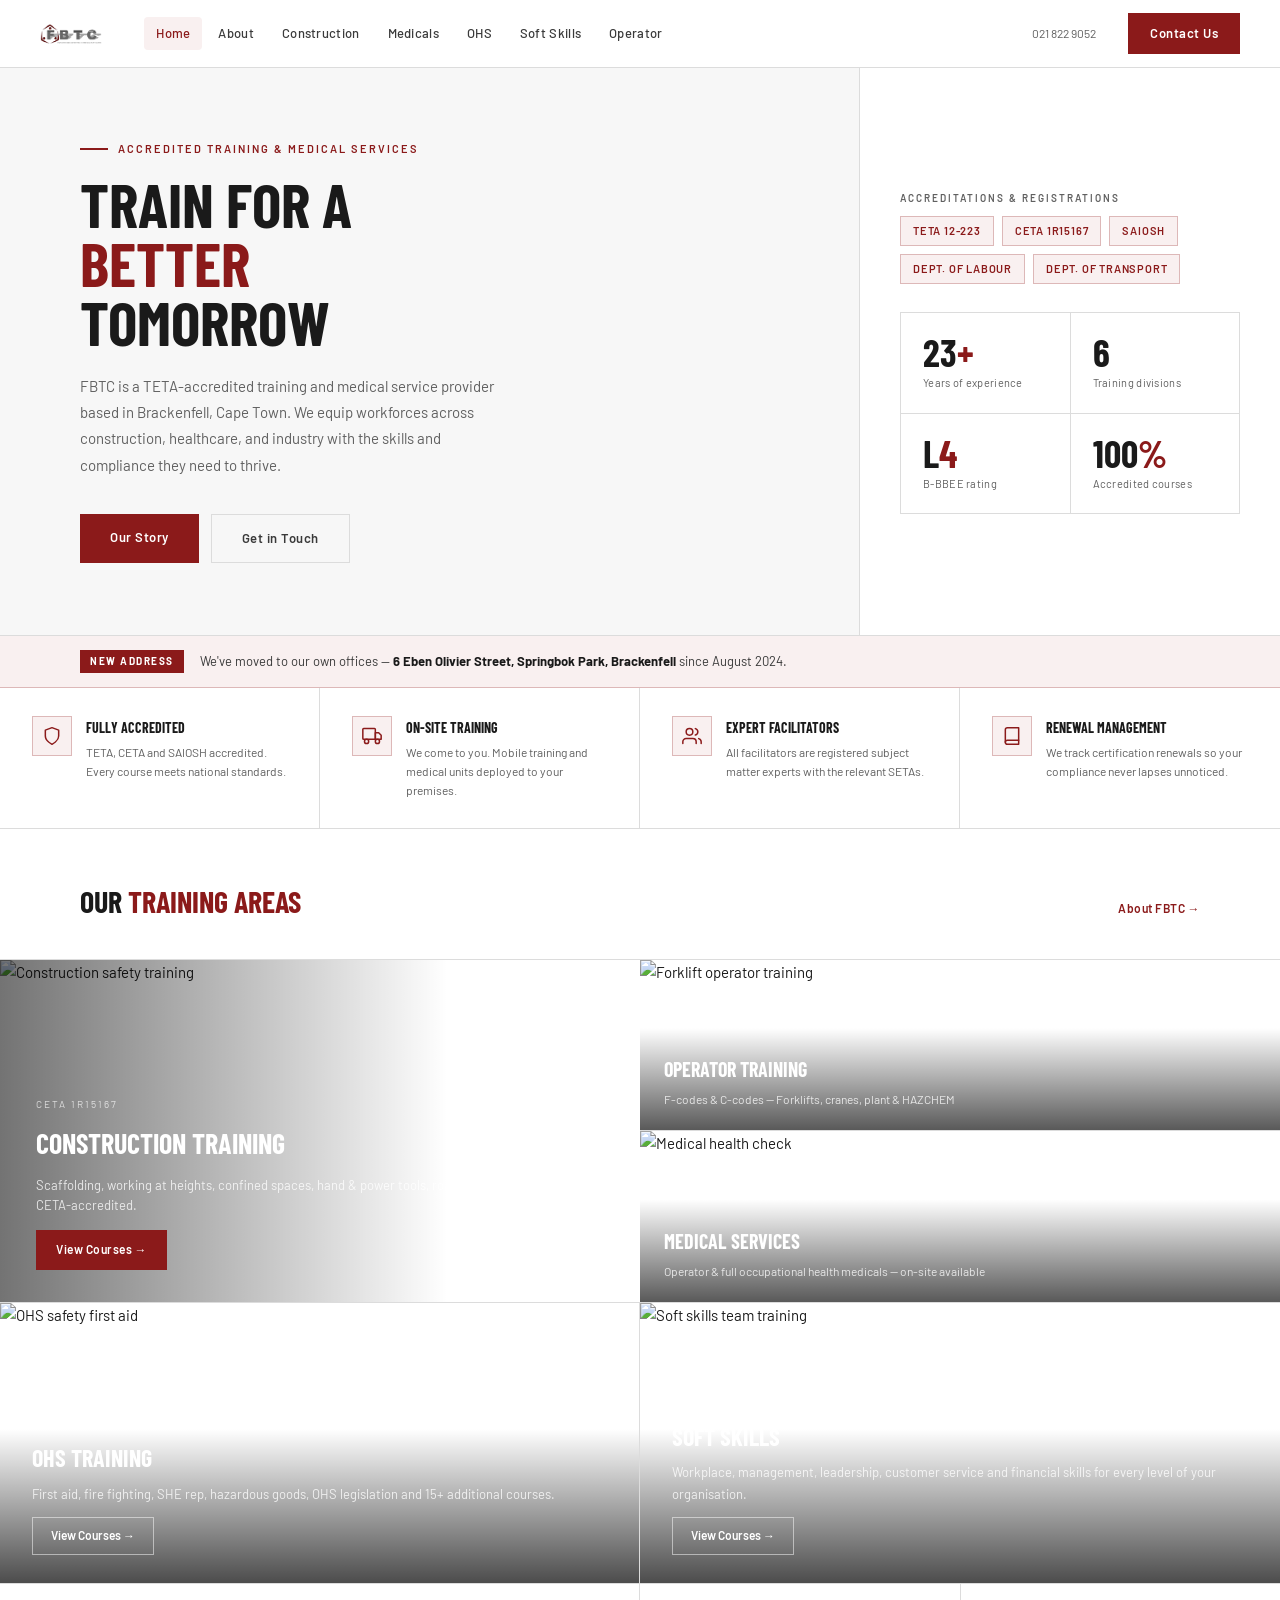
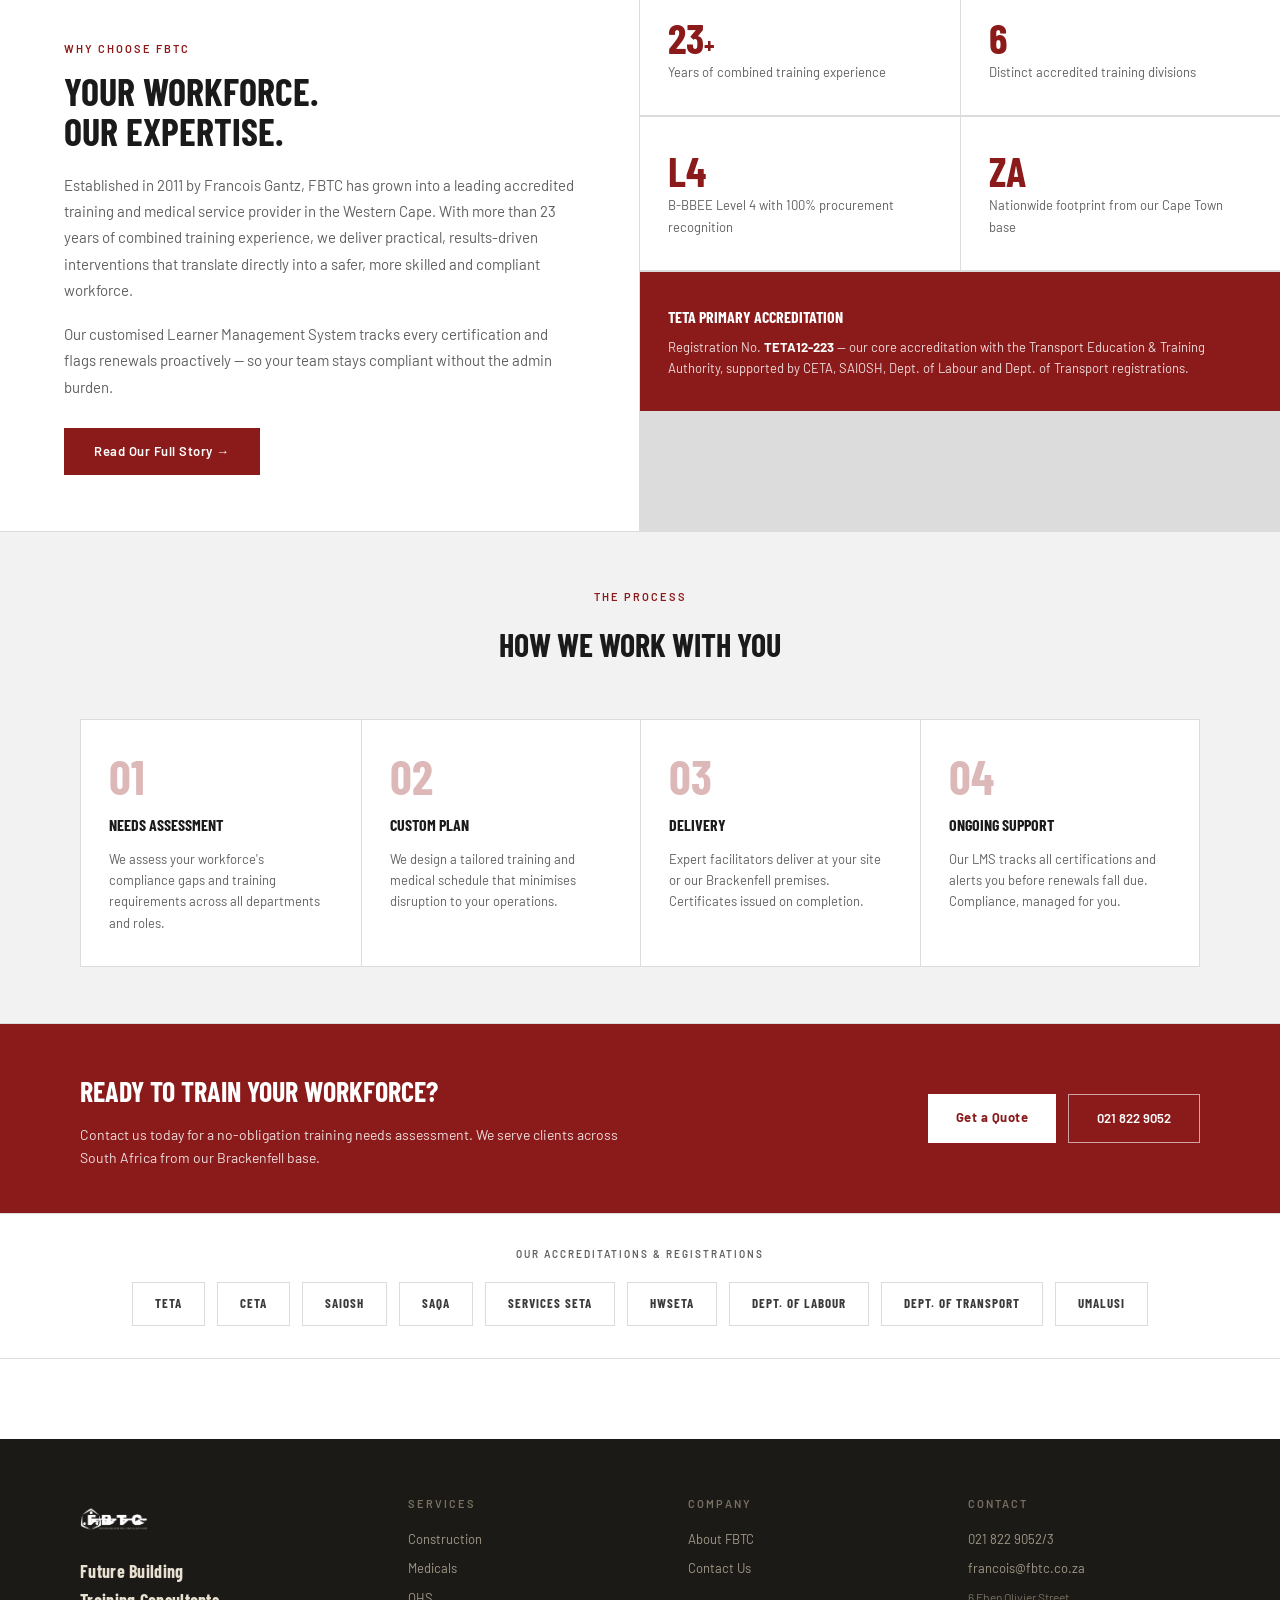
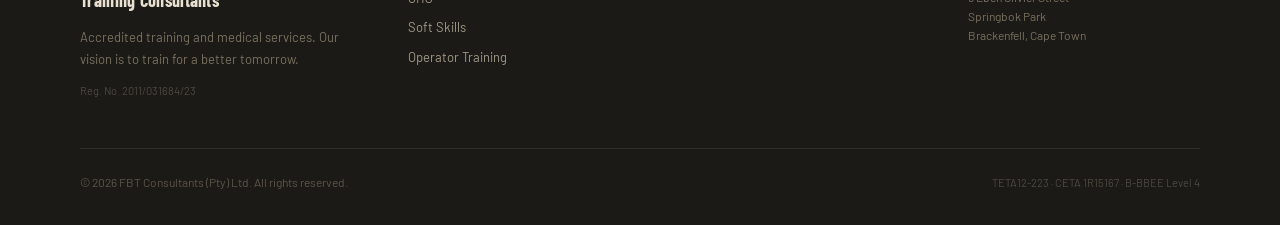
==== commit fb97a979: "Reupload" ====
--- a/index.html
+++ b/index.html
@@ -3,10 +3,10 @@
 <head>
 <meta charset="UTF-8">
 <meta name="viewport" content="width=device-width, initial-scale=1.0">
-<title>OHS Training – FBTC</title>
+<title>FBTC – Future Building Training Consultants</title>
 <link rel="preconnect" href="https://fonts.googleapis.com">
 <link href="https://fonts.googleapis.com/css2?family=Barlow+Condensed:wght@600;700&family=Barlow:ital,wght@0,400;0,500;0,600;1,400&display=swap" rel="stylesheet">
-<link rel="stylesheet" href="../assets/css/styles.css">
+<link rel="stylesheet" href="assets/css/styles.css">
 </head>
 <body>
 
@@ -14,7 +14,7 @@
 <!-- NAV -->
 <nav id="nav">
   <div class="nav-logo" onclick="navigate('home')">
-    <img src="../assets/images/logo.png" alt="FBTC" class="nav-logo-img">
+    <img src="assets/images/logo.png" alt="FBTC" class="nav-logo-img">
     <div>
       <div class="nav-logo-text">Future Building</div>
       <div class="nav-logo-sub">Training Consultants</div>
@@ -34,13 +34,435 @@
   </div>
   <a class="nav-cta" onclick="navigate('contact')">Contact Us</a>
 
-  <button class="nav-hamburger" onclick="toggleNav()" aria-label="Menu"><span></span><span></span><span></span></button>
+  <button class="nav-hamburger" onclick="toggleNav()" aria-label="Menu">
+    <span></span><span></span><span></span>
+  </button>
 </nav>
 
 
 <div id="app">
 
-  <div id="page-ohs" class="page active">
+  <!-- ===== HOME ===== -->
+  <div id="page-home" class="page">
+
+    <!-- HERO -->
+    <div class="home-hero">
+      <div class="home-hero-left">
+        <p class="home-hero-eyebrow">Accredited Training &amp; Medical Services</p>
+        <h1>Train for a<br><em>Better</em><br>Tomorrow</h1>
+        <p class="home-hero-body">FBTC is a TETA-accredited training and medical service provider based in Brackenfell, Cape Town. We equip workforces across construction, healthcare, and industry with the skills and compliance they need to thrive.</p>
+        <div class="home-hero-actions">
+          <a class="btn-primary" onclick="navigate('about')">Our Story</a>
+          <a class="btn-outline" onclick="navigate('contact')">Get in Touch</a>
+        </div>
+      </div>
+      <div class="home-hero-right">
+        <div>
+          <p class="accred-label">Accreditations &amp; Registrations</p>
+          <div class="accred-badges">
+            <div class="accred-badge">TETA 12-223</div>
+            <div class="accred-badge">CETA 1R15167</div>
+            <div class="accred-badge">SAIOSH</div>
+            <div class="accred-badge">Dept. of Labour</div>
+            <div class="accred-badge">Dept. of Transport</div>
+          </div>
+        </div>
+        <div class="stat-grid">
+          <div class="stat-item">
+            <div class="stat-num">23<span>+</span></div>
+            <div class="stat-label">Years of experience</div>
+          </div>
+          <div class="stat-item">
+            <div class="stat-num">6</div>
+            <div class="stat-label">Training divisions</div>
+          </div>
+          <div class="stat-item">
+            <div class="stat-num">L<span>4</span></div>
+            <div class="stat-label">B-BBEE rating</div>
+          </div>
+          <div class="stat-item">
+            <div class="stat-num">100<span>%</span></div>
+            <div class="stat-label">Accredited courses</div>
+          </div>
+        </div>
+      </div>
+    </div>
+
+    <!-- ANNOUNCEMENT -->
+    <div class="announce-bar">
+      <div class="announce-tag">New Address</div>
+      <p class="announce-text">We've moved to our own offices — <strong>6 Eben Olivier Street, Springbok Park, Brackenfell</strong> since August 2024.</p>
+    </div>
+
+    <!-- FEATURE STRIP -->
+    <div class="rg-4col" style="border-bottom:1px solid var(--border);">
+      <div style="padding:28px 32px;border-right:1px solid var(--border);display:flex;gap:14px;align-items:flex-start;">
+        <div style="width:40px;height:40px;background:var(--gold-bg);border:1px solid var(--gold-border);display:flex;align-items:center;justify-content:center;flex-shrink:0;">
+          <svg width="20" height="20" viewBox="0 0 24 24" fill="none" stroke="var(--gold)" stroke-width="1.8" stroke-linecap="round" stroke-linejoin="round"><path d="M12 22s8-4 8-10V5l-8-3-8 3v7c0 6 8 10 8 10z"/></svg>
+        </div>
+        <div>
+          <div style="font-family:var(--font-head);font-size:14px;font-weight:700;text-transform:uppercase;color:var(--text);margin-bottom:4px;">Fully Accredited</div>
+          <div style="font-size:12px;color:var(--text-muted);line-height:1.6;">TETA, CETA and SAIOSH accredited. Every course meets national standards.</div>
+        </div>
+      </div>
+      <div style="padding:28px 32px;border-right:1px solid var(--border);display:flex;gap:14px;align-items:flex-start;">
+        <div style="width:40px;height:40px;background:var(--gold-bg);border:1px solid var(--gold-border);display:flex;align-items:center;justify-content:center;flex-shrink:0;">
+          <svg width="20" height="20" viewBox="0 0 24 24" fill="none" stroke="var(--gold)" stroke-width="1.8" stroke-linecap="round" stroke-linejoin="round"><rect x="1" y="3" width="15" height="13" rx="1"/><path d="M16 8h4l3 3v5h-7V8z"/><circle cx="5.5" cy="18.5" r="2.5"/><circle cx="18.5" cy="18.5" r="2.5"/></svg>
+        </div>
+        <div>
+          <div style="font-family:var(--font-head);font-size:14px;font-weight:700;text-transform:uppercase;color:var(--text);margin-bottom:4px;">On-Site Training</div>
+          <div style="font-size:12px;color:var(--text-muted);line-height:1.6;">We come to you. Mobile training and medical units deployed to your premises.</div>
+        </div>
+      </div>
+      <div style="padding:28px 32px;border-right:1px solid var(--border);display:flex;gap:14px;align-items:flex-start;">
+        <div style="width:40px;height:40px;background:var(--gold-bg);border:1px solid var(--gold-border);display:flex;align-items:center;justify-content:center;flex-shrink:0;">
+          <svg width="20" height="20" viewBox="0 0 24 24" fill="none" stroke="var(--gold)" stroke-width="1.8" stroke-linecap="round" stroke-linejoin="round"><path d="M17 21v-2a4 4 0 0 0-4-4H5a4 4 0 0 0-4 4v2"/><circle cx="9" cy="7" r="4"/><path d="M23 21v-2a4 4 0 0 0-3-3.87M16 3.13a4 4 0 0 1 0 7.75"/></svg>
+        </div>
+        <div>
+          <div style="font-family:var(--font-head);font-size:14px;font-weight:700;text-transform:uppercase;color:var(--text);margin-bottom:4px;">Expert Facilitators</div>
+          <div style="font-size:12px;color:var(--text-muted);line-height:1.6;">All facilitators are registered subject matter experts with the relevant SETAs.</div>
+        </div>
+      </div>
+      <div style="padding:28px 32px;display:flex;gap:14px;align-items:flex-start;">
+        <div style="width:40px;height:40px;background:var(--gold-bg);border:1px solid var(--gold-border);display:flex;align-items:center;justify-content:center;flex-shrink:0;">
+          <svg width="20" height="20" viewBox="0 0 24 24" fill="none" stroke="var(--gold)" stroke-width="1.8" stroke-linecap="round" stroke-linejoin="round"><path d="M4 19.5A2.5 2.5 0 0 1 6.5 17H20"/><path d="M6.5 2H20v20H6.5A2.5 2.5 0 0 1 4 19.5v-15A2.5 2.5 0 0 1 6.5 2z"/></svg>
+        </div>
+        <div>
+          <div style="font-family:var(--font-head);font-size:14px;font-weight:700;text-transform:uppercase;color:var(--text);margin-bottom:4px;">Renewal Management</div>
+          <div style="font-size:12px;color:var(--text-muted);line-height:1.6;">We track certification renewals so your compliance never lapses unnoticed.</div>
+        </div>
+      </div>
+    </div>
+
+    <!-- IMAGE-LED COURSE SHOWCASE -->
+    <div class="section-header">
+      <h2 class="section-title">Our <span>Training Areas</span></h2>
+      <a class="section-link" onclick="navigate('about')">About FBTC →</a>
+    </div>
+
+    <!-- Row 1: OHS full-width feature -->
+    <div class="rg-2col" style="border-bottom:1px solid var(--border);">
+      <div class="rg-hero-img showcase-main">
+        <img src="https://images.unsplash.com/photo-1504307651254-35680f356dfd?w=800&q=80" alt="Construction safety training" style="width:100%;height:100%;object-fit:cover;display:block;">
+        <div style="position:absolute;inset:0;background:linear-gradient(to right,rgba(0,0,0,0.55) 0%,transparent 70%);"></div>
+        <div style="position:absolute;bottom:32px;left:36px;right:36px;">
+          <div style="font-size:10px;letter-spacing:2px;text-transform:uppercase;color:rgba(255,255,255,0.7);margin-bottom:8px;">CETA 1R15167</div>
+          <div style="font-family:var(--font-head);font-size:28px;font-weight:700;text-transform:uppercase;color:#fff;margin-bottom:8px;">Construction Training</div>
+          <p style="font-size:13px;color:rgba(255,255,255,0.8);line-height:1.6;margin-bottom:14px;">Scaffolding, working at heights, confined spaces, hand &amp; power tools, roadside safety and more — all CETA-accredited.</p>
+          <a onclick="navigate('construction')" style="display:inline-block;background:var(--gold);color:#fff;padding:10px 20px;font-size:12px;font-weight:600;letter-spacing:0.5px;text-decoration:none;cursor:pointer;">View Courses →</a>
+        </div>
+      </div>
+      <div class="showcase-right-stack">
+        <div class="rg-hero-img showcase-quarter" style="border-bottom:1px solid var(--border);">
+          <img src="https://images.unsplash.com/photo-1607619056574-7b8d3ee536b2?w=600&q=80" alt="Forklift operator training" style="width:100%;height:100%;object-fit:cover;display:block;min-height:170px;">
+          <div style="position:absolute;inset:0;background:linear-gradient(to top,rgba(0,0,0,0.65) 0%,transparent 60%);"></div>
+          <div style="position:absolute;bottom:20px;left:24px;right:24px;">
+            <div style="font-family:var(--font-head);font-size:20px;font-weight:700;text-transform:uppercase;color:#fff;margin-bottom:4px;">Operator Training</div>
+            <p style="font-size:12px;color:rgba(255,255,255,0.8);">F-codes &amp; C-codes — Forklifts, cranes, plant &amp; HAZCHEM</p>
+          </div>
+          <div style="position:absolute;inset:0;cursor:pointer;" onclick="navigate('operator')"></div>
+        </div>
+        <div class="rg-hero-img showcase-quarter">
+          <img src="https://images.unsplash.com/photo-1576765608535-5f04d1e3f289?w=600&q=80" alt="Medical health check" style="width:100%;height:100%;object-fit:cover;display:block;min-height:170px;">
+          <div style="position:absolute;inset:0;background:linear-gradient(to top,rgba(0,0,0,0.65) 0%,transparent 60%);"></div>
+          <div style="position:absolute;bottom:20px;left:24px;right:24px;">
+            <div style="font-family:var(--font-head);font-size:20px;font-weight:700;text-transform:uppercase;color:#fff;margin-bottom:4px;">Medical Services</div>
+            <p style="font-size:12px;color:rgba(255,255,255,0.8);">Operator &amp; full occupational health medicals — on-site available</p>
+          </div>
+          <div style="position:absolute;inset:0;cursor:pointer;" onclick="navigate('medicals')"></div>
+        </div>
+      </div>
+    </div>
+
+    <!-- Row 2: OHS + Soft Skills side by side -->
+    <div class="rg-2col" style="border-bottom:1px solid var(--border);">
+      <div class="rg-hero-img showcase-half" style="border-right:1px solid var(--border);">
+        <img src="https://images.unsplash.com/photo-1582213782179-e0d53f98f2ca?w=700&q=80" alt="OHS safety first aid" style="width:100%;height:100%;object-fit:cover;display:block;">
+        <div style="position:absolute;inset:0;background:linear-gradient(to top,rgba(0,0,0,0.7) 0%,transparent 55%);"></div>
+        <div style="position:absolute;bottom:28px;left:32px;right:32px;">
+          <div style="font-family:var(--font-head);font-size:24px;font-weight:700;text-transform:uppercase;color:#fff;margin-bottom:6px;">OHS Training</div>
+          <p style="font-size:13px;color:rgba(255,255,255,0.8);margin-bottom:12px;">First aid, fire fighting, SHE rep, hazardous goods, OHS legislation and 15+ additional courses.</p>
+          <a onclick="navigate('ohs')" style="display:inline-block;border:1px solid rgba(255,255,255,0.5);color:#fff;padding:8px 18px;font-size:12px;font-weight:600;text-decoration:none;cursor:pointer;">View Courses →</a>
+        </div>
+      </div>
+      <div class="rg-hero-img showcase-half">
+        <img src="https://images.unsplash.com/photo-1522202176988-66273c2fd55f?w=700&q=80" alt="Soft skills team training" style="width:100%;height:100%;object-fit:cover;display:block;">
+        <div style="position:absolute;inset:0;background:linear-gradient(to top,rgba(0,0,0,0.7) 0%,transparent 55%);"></div>
+        <div style="position:absolute;bottom:28px;left:32px;right:32px;">
+          <div style="font-family:var(--font-head);font-size:24px;font-weight:700;text-transform:uppercase;color:#fff;margin-bottom:6px;">Soft Skills</div>
+          <p style="font-size:13px;color:rgba(255,255,255,0.8);margin-bottom:12px;">Workplace, management, leadership, customer service and financial skills for every level of your organisation.</p>
+          <a onclick="navigate('softskills')" style="display:inline-block;border:1px solid rgba(255,255,255,0.5);color:#fff;padding:8px 18px;font-size:12px;font-weight:600;text-decoration:none;cursor:pointer;">View Courses →</a>
+        </div>
+      </div>
+    </div>
+
+    <!-- WHY FBTC SECTION -->
+    <div class="rg-2col" style="border-bottom:1px solid var(--border);">
+      <div class="rp-inner" style="border-right:1px solid var(--border);">
+        <p style="font-size:11px;letter-spacing:2px;text-transform:uppercase;color:var(--gold);font-weight:600;margin-bottom:14px;">Why Choose FBTC</p>
+        <h2 style="font-family:var(--font-head);font-size:38px;font-weight:700;text-transform:uppercase;color:var(--text);line-height:1.05;margin-bottom:20px;">Your Workforce.<br>Our Expertise.</h2>
+        <p style="font-size:15px;color:var(--text-muted);line-height:1.75;margin-bottom:18px;">Established in 2011 by Francois Gantz, FBTC has grown into a leading accredited training and medical service provider in the Western Cape. With more than 23 years of combined training experience, we deliver practical, results-driven interventions that translate directly into a safer, more skilled and compliant workforce.</p>
+        <p style="font-size:15px;color:var(--text-muted);line-height:1.75;margin-bottom:28px;">Our customised Learner Management System tracks every certification and flags renewals proactively — so your team stays compliant without the admin burden.</p>
+        <a class="btn-primary" onclick="navigate('about')" style="text-decoration:none;">Read Our Full Story →</a>
+      </div>
+      <div style="display:grid;grid-template-columns:1fr 1fr;gap:1px;background:var(--border);align-content:start;">
+        <div style="background:#fff;padding:32px 28px;">
+          <div style="font-family:var(--font-head);font-size:42px;font-weight:700;color:var(--gold);line-height:1;">23<span style="font-size:24px;">+</span></div>
+          <div style="font-size:13px;color:var(--text-muted);margin-top:4px;">Years of combined training experience</div>
+        </div>
+        <div style="background:#fff;padding:32px 28px;">
+          <div style="font-family:var(--font-head);font-size:42px;font-weight:700;color:var(--gold);line-height:1;">6</div>
+          <div style="font-size:13px;color:var(--text-muted);margin-top:4px;">Distinct accredited training divisions</div>
+        </div>
+        <div style="background:#fff;padding:32px 28px;border-top:1px solid var(--border);">
+          <div style="font-family:var(--font-head);font-size:42px;font-weight:700;color:var(--gold);line-height:1;">L4</div>
+          <div style="font-size:13px;color:var(--text-muted);margin-top:4px;">B-BBEE Level 4 with 100% procurement recognition</div>
+        </div>
+        <div style="background:#fff;padding:32px 28px;border-top:1px solid var(--border);">
+          <div style="font-family:var(--font-head);font-size:42px;font-weight:700;color:var(--gold);line-height:1;">ZA</div>
+          <div style="font-size:13px;color:var(--text-muted);margin-top:4px;">Nationwide footprint from our Cape Town base</div>
+        </div>
+        <div style="background:var(--gold);padding:32px 28px;grid-column:span 2;border-top:1px solid var(--border);">
+          <div style="font-family:var(--font-head);font-size:16px;font-weight:700;text-transform:uppercase;color:#fff;margin-bottom:6px;">TETA Primary Accreditation</div>
+          <div style="font-size:13px;color:rgba(255,255,255,0.85);line-height:1.65;">Registration No. <strong style="color:#fff;">TETA12-223</strong> — our core accreditation with the Transport Education &amp; Training Authority, supported by CETA, SAIOSH, Dept. of Labour and Dept. of Transport registrations.</div>
+        </div>
+      </div>
+    </div>
+
+    <!-- HOW IT WORKS -->
+    <div style="background:var(--bg-section);border-bottom:1px solid var(--border);padding:56px 80px;">
+      <p style="font-size:11px;letter-spacing:2px;text-transform:uppercase;color:var(--gold);font-weight:600;margin-bottom:12px;text-align:center;">The Process</p>
+      <h2 style="font-family:var(--font-head);font-size:32px;font-weight:700;text-transform:uppercase;color:var(--text);text-align:center;margin-bottom:48px;">How We Work With You</h2>
+      <div style="display:grid;grid-template-columns:repeat(4,1fr);gap:0;background:var(--border);border:1px solid var(--border);">
+        <div style="background:#fff;padding:32px 28px;position:relative;">
+          <div style="font-family:var(--font-head);font-size:48px;font-weight:700;color:var(--gold-border);line-height:1;margin-bottom:12px;">01</div>
+          <div style="font-family:var(--font-head);font-size:16px;font-weight:700;text-transform:uppercase;color:var(--text);margin-bottom:10px;">Needs Assessment</div>
+          <p style="font-size:13px;color:var(--text-muted);line-height:1.65;">We assess your workforce's compliance gaps and training requirements across all departments and roles.</p>
+        </div>
+        <div style="background:#fff;padding:32px 28px;border-left:1px solid var(--border);">
+          <div style="font-family:var(--font-head);font-size:48px;font-weight:700;color:var(--gold-border);line-height:1;margin-bottom:12px;">02</div>
+          <div style="font-family:var(--font-head);font-size:16px;font-weight:700;text-transform:uppercase;color:var(--text);margin-bottom:10px;">Custom Plan</div>
+          <p style="font-size:13px;color:var(--text-muted);line-height:1.65;">We design a tailored training and medical schedule that minimises disruption to your operations.</p>
+        </div>
+        <div style="background:#fff;padding:32px 28px;border-left:1px solid var(--border);">
+          <div style="font-family:var(--font-head);font-size:48px;font-weight:700;color:var(--gold-border);line-height:1;margin-bottom:12px;">03</div>
+          <div style="font-family:var(--font-head);font-size:16px;font-weight:700;text-transform:uppercase;color:var(--text);margin-bottom:10px;">Delivery</div>
+          <p style="font-size:13px;color:var(--text-muted);line-height:1.65;">Expert facilitators deliver at your site or our Brackenfell premises. Certificates issued on completion.</p>
+        </div>
+        <div style="background:#fff;padding:32px 28px;border-left:1px solid var(--border);">
+          <div style="font-family:var(--font-head);font-size:48px;font-weight:700;color:var(--gold-border);line-height:1;margin-bottom:12px;">04</div>
+          <div style="font-family:var(--font-head);font-size:16px;font-weight:700;text-transform:uppercase;color:var(--text);margin-bottom:10px;">Ongoing Support</div>
+          <p style="font-size:13px;color:var(--text-muted);line-height:1.65;">Our LMS tracks all certifications and alerts you before renewals fall due. Compliance, managed for you.</p>
+        </div>
+      </div>
+    </div>
+
+    <!-- CTA BAND -->
+    <div class="rg-cta-band" style="background:var(--gold);border-bottom:1px solid var(--border);">
+      <div>
+        <div style="font-family:var(--font-head);font-size:28px;font-weight:700;text-transform:uppercase;color:#fff;margin-bottom:8px;">Ready to Train Your Workforce?</div>
+        <p style="font-size:14px;color:rgba(255,255,255,0.85);max-width:560px;">Contact us today for a no-obligation training needs assessment. We serve clients across South Africa from our Brackenfell base.</p>
+      </div>
+      <div style="display:flex;gap:12px;flex-shrink:0;">
+        <a onclick="navigate('contact')" style="display:inline-block;background:#fff;color:var(--gold);padding:13px 28px;font-size:13px;font-weight:700;letter-spacing:0.5px;text-decoration:none;cursor:pointer;white-space:nowrap;">Get a Quote</a>
+        <a href="tel:0218229052" style="display:inline-block;border:1.5px solid rgba(255,255,255,0.6);color:#fff;padding:13px 28px;font-size:13px;font-weight:600;text-decoration:none;white-space:nowrap;">021 822 9052</a>
+      </div>
+    </div>
+
+    <!-- ACCREDITATION LOGOS STRIP -->
+    <div class="rp-strip" style="border-bottom:1px solid var(--border);background:#fff;">
+      <p style="font-size:10px;letter-spacing:2px;text-transform:uppercase;color:var(--text-muted);font-weight:600;margin-bottom:20px;text-align:center;">Our Accreditations &amp; Registrations</p>
+      <div style="display:flex;gap:12px;flex-wrap:wrap;justify-content:center;">
+        <div style="padding:10px 22px;border:1px solid var(--border);font-family:var(--font-head);font-size:13px;font-weight:700;letter-spacing:1px;color:var(--text-mid);text-transform:uppercase;">TETA</div>
+        <div style="padding:10px 22px;border:1px solid var(--border);font-family:var(--font-head);font-size:13px;font-weight:700;letter-spacing:1px;color:var(--text-mid);text-transform:uppercase;">CETA</div>
+        <div style="padding:10px 22px;border:1px solid var(--border);font-family:var(--font-head);font-size:13px;font-weight:700;letter-spacing:1px;color:var(--text-mid);text-transform:uppercase;">SAIOSH</div>
+        <div style="padding:10px 22px;border:1px solid var(--border);font-family:var(--font-head);font-size:13px;font-weight:700;letter-spacing:1px;color:var(--text-mid);text-transform:uppercase;">SAQA</div>
+        <div style="padding:10px 22px;border:1px solid var(--border);font-family:var(--font-head);font-size:13px;font-weight:700;letter-spacing:1px;color:var(--text-mid);text-transform:uppercase;">Services SETA</div>
+        <div style="padding:10px 22px;border:1px solid var(--border);font-family:var(--font-head);font-size:13px;font-weight:700;letter-spacing:1px;color:var(--text-mid);text-transform:uppercase;">HWSETA</div>
+        <div style="padding:10px 22px;border:1px solid var(--border);font-family:var(--font-head);font-size:13px;font-weight:700;letter-spacing:1px;color:var(--text-mid);text-transform:uppercase;">Dept. of Labour</div>
+        <div style="padding:10px 22px;border:1px solid var(--border);font-family:var(--font-head);font-size:13px;font-weight:700;letter-spacing:1px;color:var(--text-mid);text-transform:uppercase;">Dept. of Transport</div>
+        <div style="padding:10px 22px;border:1px solid var(--border);font-family:var(--font-head);font-size:13px;font-weight:700;letter-spacing:1px;color:var(--text-mid);text-transform:uppercase;">Umalusi</div>
+      </div>
+    </div>
+
+  </div>
+
+  <!-- ===== ABOUT ===== -->
+  <div id="page-about" class="page">
+    <!-- HERO IMAGE BAND -->
+    <div style="position:relative;overflow:hidden;min-height:320px;border-bottom:1px solid var(--border);">
+      <img src="https://images.unsplash.com/photo-1521737604893-d14cc237f11d?w=1400&q=80" alt="Team at work" style="width:100%;height:100%;object-fit:cover;display:block;min-height:320px;">
+      <div style="position:absolute;inset:0;background:linear-gradient(to right,rgba(0,0,0,0.72) 0%,rgba(0,0,0,0.3) 60%,transparent 100%);"></div>
+      <div style="position:absolute;top:50%;left:80px;transform:translateY(-50%);">
+        <p style="font-size:11px;letter-spacing:2px;text-transform:uppercase;color:rgba(255,255,255,0.7);margin-bottom:12px;">Who We Are</p>
+        <h1 style="font-family:var(--font-head);font-size:56px;font-weight:700;text-transform:uppercase;color:#fff;line-height:1.0;margin-bottom:14px;">About FBTC</h1>
+        <p style="font-size:15px;color:rgba(255,255,255,0.8);max-width:500px;line-height:1.7;">Established in 2011, Future Building Training Consultants has grown into a trusted, nationally-recognised accredited training and medical services provider.</p>
+      </div>
+    </div>
+
+    <!-- VISION + MISSION SPLIT -->
+    <div class="rg-2col" style="border-bottom:1px solid var(--border);">
+      <div style="padding:52px 64px;border-right:1px solid var(--border);">
+        <p style="font-size:10px;letter-spacing:2px;text-transform:uppercase;color:var(--gold);font-weight:600;margin-bottom:12px;">Our Vision</p>
+        <h2 style="font-family:var(--font-head);font-size:30px;font-weight:700;text-transform:uppercase;color:var(--text);margin-bottom:16px;">Train for a Better Tomorrow</h2>
+        <p style="font-size:15px;color:var(--text-muted);line-height:1.75;">With the ever-changing and challenging South African economy, our vision is to give learners the required skills to be employable. The return on investment for our clients is a skilled, legislatively compliant workforce.</p>
+      </div>
+      <div style="padding:52px 64px;">
+        <p style="font-size:10px;letter-spacing:2px;text-transform:uppercase;color:var(--gold);font-weight:600;margin-bottom:12px;">Our Mission</p>
+        <h2 style="font-family:var(--font-head);font-size:30px;font-weight:700;text-transform:uppercase;color:var(--text);margin-bottom:16px;">Market Leadership Through Quality</h2>
+        <p style="font-size:15px;color:var(--text-muted);line-height:1.75;">We aim to become a market leader within our scope of accreditation, providing portable skills for the South African workforce through quality, accredited training interventions that produce measurable results.</p>
+      </div>
+    </div>
+
+    <!-- COMPANY STORY + STATS -->
+    <div class="rg-2col" style="border-bottom:1px solid var(--border);">
+      <div style="padding:52px 64px;border-right:1px solid var(--border);">
+        <p style="font-size:10px;letter-spacing:2px;text-transform:uppercase;color:var(--gold);font-weight:600;margin-bottom:12px;">Our Story</p>
+        <h2 style="font-family:var(--font-head);font-size:30px;font-weight:700;text-transform:uppercase;color:var(--text);margin-bottom:18px;">Founded 2011 by Francois Gantz</h2>
+        <p style="font-size:15px;color:var(--text-muted);line-height:1.75;margin-bottom:16px;">FBT Consultants (Reg. No. 2011/031684/23) was established in September 2011 with a focus on Training and Development Solutions. Built on strong moral principles, we've grown into a proud company serving clients across South Africa.</p>
+        <p style="font-size:15px;color:var(--text-muted);line-height:1.75;margin-bottom:16px;">Our primary accreditation is with the <strong style="color:var(--text);">Transport Education and Training Authority (TETA)</strong> — Registration No. <strong style="color:var(--gold);">TETA12-223</strong>. We are additionally registered with CETA, SAIOSH, the Department of Labour, and the Department of Transport.</p>
+        <p style="font-size:15px;color:var(--text-muted);line-height:1.75;margin-bottom:28px;">Our Quality Management System is managed by our managing member, ensuring clients receive the support they require. All learner data is captured onto our customised Learner Management System — enabling proactive renewal management before compliance issues arise.</p>
+        <p style="font-size:15px;color:var(--text-muted);line-height:1.75;">We hold a <strong style="color:var(--text);">Level 4 B-BBEE certificate</strong> with 100% procurement recognition, and an occupational health nurse is on standby for operator and full medicals (Western Cape only).</p>
+      </div>
+      <div style="display:flex;flex-direction:column;">
+        <div style="display:grid;grid-template-columns:1fr 1fr;gap:1px;background:var(--border);flex:1;">
+          <div style="background:var(--bg-off);padding:36px 32px;display:flex;flex-direction:column;justify-content:center;">
+            <div style="font-family:var(--font-head);font-size:52px;font-weight:700;color:var(--gold);line-height:1;">23<span style="font-size:28px;">+</span></div>
+            <div style="font-size:13px;color:var(--text-muted);margin-top:6px;">Years combined experience</div>
+          </div>
+          <div style="background:var(--bg-off);padding:36px 32px;display:flex;flex-direction:column;justify-content:center;border-left:1px solid var(--border);">
+            <div style="font-family:var(--font-head);font-size:52px;font-weight:700;color:var(--gold);line-height:1;">6</div>
+            <div style="font-size:13px;color:var(--text-muted);margin-top:6px;">Accredited training divisions</div>
+          </div>
+          <div style="background:var(--bg-off);padding:36px 32px;display:flex;flex-direction:column;justify-content:center;border-top:1px solid var(--border);">
+            <div style="font-family:var(--font-head);font-size:52px;font-weight:700;color:var(--gold);line-height:1;">L4</div>
+            <div style="font-size:13px;color:var(--text-muted);margin-top:6px;">B-BBEE level, 100% procurement</div>
+          </div>
+          <div style="background:var(--bg-off);padding:36px 32px;display:flex;flex-direction:column;justify-content:center;border-top:1px solid var(--border);border-left:1px solid var(--border);">
+            <div style="font-family:var(--font-head);font-size:52px;font-weight:700;color:var(--gold);line-height:1;">ZA</div>
+            <div style="font-size:13px;color:var(--text-muted);margin-top:6px;">Nationwide footprint</div>
+          </div>
+        </div>
+        <div style="background:var(--gold);padding:32px;border-top:1px solid rgba(255,255,255,0.15);">
+          <div style="font-family:var(--font-head);font-size:16px;font-weight:700;text-transform:uppercase;color:#fff;margin-bottom:10px;">Accreditations at a Glance</div>
+          <div style="display:flex;flex-wrap:wrap;gap:8px;">
+            <div style="padding:5px 12px;background:rgba(255,255,255,0.15);font-size:11px;font-weight:600;letter-spacing:0.8px;color:#fff;text-transform:uppercase;">TETA12-223</div>
+            <div style="padding:5px 12px;background:rgba(255,255,255,0.15);font-size:11px;font-weight:600;letter-spacing:0.8px;color:#fff;text-transform:uppercase;">CETA 1R15167</div>
+            <div style="padding:5px 12px;background:rgba(255,255,255,0.15);font-size:11px;font-weight:600;letter-spacing:0.8px;color:#fff;text-transform:uppercase;">SAIOSH</div>
+            <div style="padding:5px 12px;background:rgba(255,255,255,0.15);font-size:11px;font-weight:600;letter-spacing:0.8px;color:#fff;text-transform:uppercase;">CI 219/3/12/1</div>
+            <div style="padding:5px 12px;background:rgba(255,255,255,0.15);font-size:11px;font-weight:600;letter-spacing:0.8px;color:#fff;text-transform:uppercase;">PRDP (D) 2016/161</div>
+            <div style="padding:5px 12px;background:rgba(255,255,255,0.15);font-size:11px;font-weight:600;letter-spacing:0.8px;color:#fff;text-transform:uppercase;">No: 449</div>
+          </div>
+        </div>
+      </div>
+    </div>
+
+    <!-- CTA -->
+    <div style="display:grid;grid-template-columns:1fr auto;align-items:center;padding:44px 80px;background:var(--bg-section);gap:32px;border-bottom:1px solid var(--border);">
+      <div>
+        <div style="font-family:var(--font-head);font-size:26px;font-weight:700;text-transform:uppercase;color:var(--text);margin-bottom:6px;">Ready to Work With Us?</div>
+        <p style="font-size:14px;color:var(--text-muted);">Contact us for a training needs assessment or to enquire about any of our courses and medical services.</p>
+      </div>
+      <div style="display:flex;gap:12px;flex-shrink:0;">
+        <a onclick="navigate('contact')" style="display:inline-block;background:var(--gold);color:#fff;padding:13px 28px;font-size:13px;font-weight:700;letter-spacing:0.5px;text-decoration:none;cursor:pointer;white-space:nowrap;">Enquire Now</a>
+      </div>
+    </div>
+  </div>
+
+  <!-- ===== CONSTRUCTION ===== -->
+  <div id="page-construction" class="page">
+    <div style="position:relative;overflow:hidden;min-height:300px;border-bottom:1px solid var(--border);">
+      <img src="https://images.unsplash.com/photo-1504307651254-35680f356dfd?w=1400&q=80" alt="Construction training" style="width:100%;height:100%;object-fit:cover;display:block;min-height:300px;">
+      <div style="position:absolute;inset:0;background:linear-gradient(to right,rgba(0,0,0,0.75) 0%,rgba(0,0,0,0.3) 60%,transparent 100%);"></div>
+      <div style="position:absolute;top:50%;left:80px;transform:translateY(-50%);">
+        <p style="font-size:11px;letter-spacing:2px;text-transform:uppercase;color:rgba(255,255,255,0.7);margin-bottom:12px;">CETA Accredited · CETA 1R15167</p>
+        <h1 style="font-family:var(--font-head);font-size:52px;font-weight:700;text-transform:uppercase;color:#fff;line-height:1.0;margin-bottom:12px;">Construction Training</h1>
+        <p style="font-size:15px;color:rgba(255,255,255,0.8);max-width:480px;line-height:1.65;">Short courses for the construction sector covering safety, access equipment, tools and confined working environments. Public classes available at our Brackenfell premises.</p>
+      </div>
+    </div>
+    <div style="padding:52px 80px;border-bottom:1px solid var(--border);">
+      <p style="font-size:10px;letter-spacing:2px;text-transform:uppercase;color:var(--gold);font-weight:600;margin-bottom:20px;">Short Courses: Construction</p>
+      <div class="rg-grid-3" style="gap:1px;background:var(--border);border:1px solid var(--border);">
+        <div style="background:#fff;padding:20px 22px;display:flex;align-items:flex-start;gap:12px;"><div style="width:8px;height:8px;background:var(--gold);border-radius:50%;flex-shrink:0;margin-top:5px;"></div><span style="font-size:14px;color:var(--text-mid);line-height:1.5;">Erect, use and dismantle access equipment</span></div>
+        <div style="background:#fff;padding:20px 22px;display:flex;align-items:flex-start;gap:12px;border-left:1px solid var(--border);"><div style="width:8px;height:8px;background:var(--gold);border-radius:50%;flex-shrink:0;margin-top:5px;"></div><span style="font-size:14px;color:var(--text-mid);line-height:1.5;">Scaffold Inspection</span></div>
+        <div style="background:#fff;padding:20px 22px;display:flex;align-items:flex-start;gap:12px;border-left:1px solid var(--border);"><div style="width:8px;height:8px;background:var(--gold);border-radius:50%;flex-shrink:0;margin-top:5px;"></div><span style="font-size:14px;color:var(--text-mid);line-height:1.5;">Implement roadside safety procedures</span></div>
+        <div style="background:#fff;padding:20px 22px;display:flex;align-items:flex-start;gap:12px;border-top:1px solid var(--border);"><div style="width:8px;height:8px;background:var(--gold);border-radius:50%;flex-shrink:0;margin-top:5px;"></div><span style="font-size:14px;color:var(--text-mid);line-height:1.5;">Apply Health and Safety</span></div>
+        <div style="background:#fff;padding:20px 22px;display:flex;align-items:flex-start;gap:12px;border-left:1px solid var(--border);border-top:1px solid var(--border);"><div style="width:8px;height:8px;background:var(--gold);border-radius:50%;flex-shrink:0;margin-top:5px;"></div><span style="font-size:14px;color:var(--text-mid);line-height:1.5;">Work in confined spaces</span></div>
+        <div style="background:#fff;padding:20px 22px;display:flex;align-items:flex-start;gap:12px;border-left:1px solid var(--border);border-top:1px solid var(--border);"><div style="width:8px;height:8px;background:var(--gold);border-radius:50%;flex-shrink:0;margin-top:5px;"></div><span style="font-size:14px;color:var(--text-mid);line-height:1.5;">Procure Resources</span></div>
+        <div style="background:#fff;padding:20px 22px;display:flex;align-items:flex-start;gap:12px;border-top:1px solid var(--border);"><div style="width:8px;height:8px;background:var(--gold);border-radius:50%;flex-shrink:0;margin-top:5px;"></div><span style="font-size:14px;color:var(--text-mid);line-height:1.5;">Hand Tools</span></div>
+        <div style="background:#fff;padding:20px 22px;display:flex;align-items:flex-start;gap:12px;border-left:1px solid var(--border);border-top:1px solid var(--border);"><div style="width:8px;height:8px;background:var(--gold);border-radius:50%;flex-shrink:0;margin-top:5px;"></div><span style="font-size:14px;color:var(--text-mid);line-height:1.5;">Power Tools</span></div>
+        <div style="background:#fff;padding:20px 22px;display:flex;align-items:flex-start;gap:12px;border-left:1px solid var(--border);border-top:1px solid var(--border);"><div style="width:8px;height:8px;background:var(--gold);border-radius:50%;flex-shrink:0;margin-top:5px;"></div><span style="font-size:14px;color:var(--text-mid);line-height:1.5;">Working at Heights Level 1</span></div>
+      </div>
+    </div>
+    <div style="display:grid;grid-template-columns:1fr auto;align-items:center;padding:32px 80px;background:var(--gold-bg);border-bottom:1px solid var(--gold-border);gap:32px;">
+      <div style="display:flex;gap:16px;align-items:flex-start;">
+        <div style="width:36px;height:36px;background:var(--gold);display:flex;align-items:center;justify-content:center;color:#fff;font-weight:700;font-size:14px;flex-shrink:0;">i</div>
+        <p style="font-size:14px;color:var(--text-mid);line-height:1.65;"><strong style="color:var(--text);">Public Classes Available.</strong> Construction courses are offered directly to the public at our Brackenfell premises. Contact us for upcoming schedules and pricing.</p>
+      </div>
+      <a onclick="navigate('contact')" style="display:inline-block;background:var(--gold);color:#fff;padding:12px 24px;font-size:13px;font-weight:600;text-decoration:none;cursor:pointer;white-space:nowrap;">Enquire →</a>
+    </div>
+  </div>
+
+  <!-- ===== MEDICALS ===== -->
+  <div id="page-medicals" class="page">
+    <div style="position:relative;overflow:hidden;min-height:300px;border-bottom:1px solid var(--border);">
+      <img src="https://images.unsplash.com/photo-1576765608535-5f04d1e3f289?w=1400&q=80" alt="Medical examination" style="width:100%;height:100%;object-fit:cover;display:block;min-height:300px;">
+      <div style="position:absolute;inset:0;background:linear-gradient(to right,rgba(0,0,0,0.75) 0%,rgba(0,0,0,0.3) 60%,transparent 100%);"></div>
+      <div style="position:absolute;top:50%;left:80px;transform:translateY(-50%);">
+        <p style="font-size:11px;letter-spacing:2px;text-transform:uppercase;color:rgba(255,255,255,0.7);margin-bottom:12px;">Occupational Health · Western Cape</p>
+        <h1 style="font-family:var(--font-head);font-size:52px;font-weight:700;text-transform:uppercase;color:#fff;line-height:1.0;margin-bottom:12px;">Medical Services</h1>
+        <p style="font-size:15px;color:rgba(255,255,255,0.8);max-width:480px;line-height:1.65;">Accredited occupational health assessments for operators, general workers and specialised industrial roles. Mobile unit available for on-site service with no booth required.</p>
+      </div>
+    </div>
+    <div style="padding:52px 80px;border-bottom:1px solid var(--border);">
+      <div style="display:grid;grid-template-columns:repeat(3,1fr);gap:1px;background:var(--border);border:1px solid var(--border);margin-bottom:32px;">
+        <div style="background:#fff;padding:32px 28px;">
+          <div style="font-family:var(--font-head);font-size:16px;font-weight:700;text-transform:uppercase;color:var(--text);margin-bottom:6px;padding-bottom:10px;border-bottom:2px solid var(--gold);display:inline-block;">Operator Medical</div>
+          <div style="font-size:12px;color:var(--text-muted);margin-bottom:16px;margin-top:4px;">Forklifts, Reach Trucks &amp; Driven Machinery Act</div>
+          <ul style="list-style:none;display:flex;flex-direction:column;gap:8px;">
+            <li style="font-size:13px;color:var(--text-muted);display:flex;gap:8px;align-items:flex-start;"><span style="color:var(--gold);font-weight:700;">✓</span>Physical Examination</li>
+            <li style="font-size:13px;color:var(--text-muted);display:flex;gap:8px;align-items:flex-start;"><span style="color:var(--gold);font-weight:700;">✓</span>Vision Screening (KEYSTONE)</li>
+            <li style="font-size:13px;color:var(--text-muted);display:flex;gap:8px;align-items:flex-start;"><span style="color:var(--gold);font-weight:700;">✓</span>Individual Report</li>
+            <li style="font-size:13px;color:var(--text-muted);display:flex;gap:8px;align-items:flex-start;"><span style="color:var(--gold);font-weight:700;">✓</span>Fit for Employment Certificate</li>
+          </ul>
+        </div>
+        <div style="background:#fff;padding:32px 28px;border-left:1px solid var(--border);">
+          <div style="font-family:var(--font-head);font-size:16px;font-weight:700;text-transform:uppercase;color:var(--text);margin-bottom:16px;padding-bottom:10px;border-bottom:2px solid var(--gold);display:inline-block;">Full Medical Exam</div>
+          <ul style="list-style:none;display:flex;flex-direction:column;gap:8px;">
+            <li style="font-size:13px;color:var(--text-muted);display:flex;gap:8px;align-items:flex-start;"><span style="color:var(--gold);font-weight:700;">✓</span>Work Information &amp; Medical History</li>
+            <li style="font-size:13px;color:var(--text-muted);display:flex;gap:8px;align-items:flex-start;"><span style="color:var(--gold);font-weight:700;">✓</span>Physical Medical Examination</li>
+            <li style="font-size:13px;color:var(--text-muted);display:flex;gap:8px;align-items:flex-start;"><span style="color:var(--gold);font-weight:700;">✓</span>Physical Observations</li>
+            <li style="font-size:13px;color:var(--text-muted);display:flex;gap:8px;align-items:flex-start;"><span style="color:var(--gold);font-weight:700;">✓</span>Vision Screening (KEYSTONE)</li>
+            <li style="font-size:13px;color:var(--text-muted);display:flex;gap:8px;align-items:flex-start;"><span style="color:var(--gold);font-weight:700;">✓</span>Individual Report &amp; Certificate</li>
+            <li style="font-size:13px;color:var(--text-muted);display:flex;gap:8px;align-items:flex-start;"><span style="color:var(--gold);font-weight:700;">✓</span>Audiogram (Hearing Assessment)</li>
+          </ul>
+        </div>
+        <div style="background:#fff;padding:32px 28px;border-left:1px solid var(--border);">
+          <div style="font-family:var(--font-head);font-size:16px;font-weight:700;text-transform:uppercase;color:var(--text);margin-bottom:16px;padding-bottom:10px;border-bottom:2px solid var(--gold);display:inline-block;">Additional Exams</div>
+          <ul style="list-style:none;display:flex;flex-direction:column;gap:8px;">
+            <li style="font-size:13px;color:var(--text-muted);display:flex;gap:8px;align-items:flex-start;"><span style="color:var(--gold);font-weight:700;">✓</span>Lung Function</li>
+            <li style="font-size:13px;color:var(--text-muted);display:flex;gap:8px;align-items:flex-start;"><span style="color:var(--gold);font-weight:700;">✓</span>Audio &amp; Vision Screening</li>
+            <li style="font-size:13px;color:var(--text-muted);display:flex;gap:8px;align-items:flex-start;"><span style="color:var(--gold);font-weight:700;">✓</span>Annexure 3 (Construction Regs)</li>
+            <li style="font-size:13px;color:var(--text-muted);display:flex;gap:8px;align-items:flex-start;"><span style="color:var(--gold);font-weight:700;">✓</span>Working at Heights Assessment</li>
+            <li style="font-size:13px;color:var(--text-muted);display:flex;gap:8px;align-items:flex-start;"><span style="color:var(--gold);font-weight:700;">✓</span>Food Handling &amp; Cold Store</li>
+            <li style="font-size:13px;color:var(--text-muted);display:flex;gap:8px;align-items:flex-start;"><span style="color:var(--gold);font-weight:700;">✓</span>Drug Testing</li>
+          </ul>
+        </div>
+      </div>
+      <div style="background:var(--gold);padding:32px 36px;display:flex;gap:24px;align-items:flex-start;">
+        <div style="width:48px;height:48px;background:rgba(255,255,255,0.2);display:flex;align-items:center;justify-content:center;flex-shrink:0;">
+          <svg width="24" height="24" viewBox="0 0 24 24" fill="none" stroke="#fff" stroke-width="1.8" stroke-linecap="round" stroke-linejoin="round"><rect x="1" y="3" width="15" height="13" rx="1"/><path d="M16 8h4l3 3v5h-7V8z"/><circle cx="5.5" cy="18.5" r="2.5"/><circle cx="18.5" cy="18.5" r="2.5"/></svg>
+        </div>
+        <div>
+          <div style="font-family:var(--font-head);font-size:18px;font-weight:700;text-transform:uppercase;color:#fff;margin-bottom:6px;">Mobile Medical Unit</div>
+          <p style="font-size:14px;color:rgba(255,255,255,0.85);line-height:1.7;">Medicals can be conducted on your site to minimise impact on production. We also offer a <strong style="color:#fff;">NBR (No Booth Required)</strong> option for clients with limited parking. Contact us to arrange on-site scheduling across the Western Cape.</p>
+        </div>
+      </div>
+    </div>
+  </div>
+
+  <!-- ===== OHS ===== -->
+  <div id="page-ohs" class="page">
     <div style="position:relative;overflow:hidden;min-height:300px;border-bottom:1px solid var(--border);">
       <img src="https://images.unsplash.com/photo-1582213782179-e0d53f98f2ca?w=1400&q=80" alt="OHS safety training" style="width:100%;height:100%;object-fit:cover;display:block;min-height:300px;">
       <div style="position:absolute;inset:0;background:linear-gradient(to right,rgba(0,0,0,0.75) 0%,rgba(0,0,0,0.3) 60%,transparent 100%);"></div>
@@ -52,7 +474,7 @@
     </div>
     <div style="padding:52px 80px;border-bottom:1px solid var(--border);">
       <p style="font-size:10px;letter-spacing:2px;text-transform:uppercase;color:var(--gold);font-weight:600;margin-bottom:20px;">OHS Short Courses</p>
-      <div style="display:grid;grid-template-columns:repeat(2,1fr);gap:1px;background:var(--border);border:1px solid var(--border);margin-bottom:32px;">
+      <div class="rg-grid-2" style="gap:1px;background:var(--border);border:1px solid var(--border);margin-bottom:32px;">
         <div style="background:#fff;padding:18px 22px;display:flex;align-items:flex-start;gap:12px;"><div style="width:8px;height:8px;background:var(--gold);border-radius:50%;flex-shrink:0;margin-top:5px;"></div><a href="https://fbtc.co.za/wp-content/uploads/2023/02/FBTC-Training-Fire-Fighting.pdf" target="_blank" style="font-size:14px;color:var(--text-mid);text-decoration:none;line-height:1.5;">Apply fire fighting techniques</a></div>
         <div style="background:#fff;padding:18px 22px;display:flex;align-items:flex-start;gap:12px;border-left:1px solid var(--border);"><div style="width:8px;height:8px;background:var(--gold);border-radius:50%;flex-shrink:0;margin-top:5px;"></div><a href="https://fbtc.co.za/wp-content/uploads/2023/02/FBTC-Training-Chemical-Handling.pdf" target="_blank" style="font-size:14px;color:var(--text-mid);text-decoration:none;line-height:1.5;">Controlling hazardous and dangerous goods</a></div>
         <div style="background:#fff;padding:18px 22px;display:flex;align-items:flex-start;gap:12px;border-top:1px solid var(--border);"><div style="width:8px;height:8px;background:var(--gold);border-radius:50%;flex-shrink:0;margin-top:5px;"></div><a href="https://fbtc.co.za/wp-content/uploads/2023/02/FBTC-Training-Chemical-Handling.pdf" target="_blank" style="font-size:14px;color:var(--text-mid);text-decoration:none;line-height:1.5;">Move and store a hazardous load</a></div>
@@ -82,13 +504,223 @@
     </div>
   </div>
 
-  <div id="page-home" class="page"></div>
-  <div id="page-about" class="page"></div>
-  <div id="page-construction" class="page"></div>
-  <div id="page-medicals" class="page"></div>
-  <div id="page-softskills" class="page"></div>
-  <div id="page-operator" class="page"></div>
-  <div id="page-contact" class="page"></div>
+  <!-- ===== SOFTSKILLS ===== -->
+  <div id="page-softskills" class="page">
+    <div style="position:relative;overflow:hidden;min-height:300px;border-bottom:1px solid var(--border);">
+      <img src="https://images.unsplash.com/photo-1522202176988-66273c2fd55f?w=1400&q=80" alt="Soft skills training" style="width:100%;height:100%;object-fit:cover;display:block;min-height:300px;">
+      <div style="position:absolute;inset:0;background:linear-gradient(to right,rgba(0,0,0,0.75) 0%,rgba(0,0,0,0.3) 60%,transparent 100%);"></div>
+      <div style="position:absolute;top:50%;left:80px;transform:translateY(-50%);">
+        <p style="font-size:11px;letter-spacing:2px;text-transform:uppercase;color:rgba(255,255,255,0.7);margin-bottom:12px;">People &amp; Workplace Development</p>
+        <h1 style="font-family:var(--font-head);font-size:52px;font-weight:700;text-transform:uppercase;color:#fff;line-height:1.0;margin-bottom:12px;">Soft Skills</h1>
+        <p style="font-size:15px;color:rgba(255,255,255,0.8);max-width:480px;line-height:1.65;">Workplace, management, individual, customer service and financial skills programmes to develop well-rounded, effective employees at every level of your organisation.</p>
+      </div>
+    </div>
+    <div style="padding:52px 80px;border-bottom:1px solid var(--border);">
+      <div style="display:grid;grid-template-columns:1fr 1fr;gap:40px;">
+        <div>
+          <p style="font-size:10px;letter-spacing:2px;text-transform:uppercase;color:var(--gold);font-weight:600;margin-bottom:14px;">Workplace</p>
+          <div style="display:flex;flex-direction:column;gap:0;border:1px solid var(--border);">
+            <div style="padding:13px 16px;font-size:13px;color:var(--text-mid);border-bottom:1px solid var(--border);display:flex;gap:10px;align-items:flex-start;"><span style="color:var(--gold);font-weight:700;flex-shrink:0;">—</span>Interpret and manage conflicts within the workplace</div>
+            <div style="padding:13px 16px;font-size:13px;color:var(--text-mid);border-bottom:1px solid var(--border);display:flex;gap:10px;align-items:flex-start;"><span style="color:var(--gold);font-weight:700;flex-shrink:0;">—</span>Adhere to professional conduct and organisational ethics</div>
+            <div style="padding:13px 16px;font-size:13px;color:var(--text-mid);border-bottom:1px solid var(--border);display:flex;gap:10px;align-items:flex-start;"><span style="color:var(--gold);font-weight:700;flex-shrink:0;">—</span>Identify and explain core and support functions of an organisation</div>
+            <div style="padding:13px 16px;font-size:13px;color:var(--text-mid);border-bottom:1px solid var(--border);display:flex;gap:10px;align-items:flex-start;"><span style="color:var(--gold);font-weight:700;flex-shrink:0;">—</span>Implement training needs to upgrade skills</div>
+            <div style="padding:13px 16px;font-size:13px;color:var(--text-mid);border-bottom:1px solid var(--border);display:flex;gap:10px;align-items:flex-start;"><span style="color:var(--gold);font-weight:700;flex-shrink:0;">—</span>Manage administration records</div>
+            <div style="padding:13px 16px;font-size:13px;color:var(--text-mid);border-bottom:1px solid var(--border);display:flex;gap:10px;align-items:flex-start;"><span style="color:var(--gold);font-weight:700;flex-shrink:0;">—</span>Conduct a structured meeting</div>
+            <div style="padding:13px 16px;font-size:13px;color:var(--text-mid);border-bottom:1px solid var(--border);display:flex;gap:10px;align-items:flex-start;"><span style="color:var(--gold);font-weight:700;flex-shrink:0;">—</span>Use communication skills to handle and resolve conflict</div>
+            <div style="padding:13px 16px;font-size:13px;color:var(--text-mid);border-bottom:1px solid var(--border);display:flex;gap:10px;align-items:flex-start;"><span style="color:var(--gold);font-weight:700;flex-shrink:0;">—</span>Communicate verbally and non-verbally in the workplace</div>
+            <div style="padding:13px 16px;font-size:13px;color:var(--text-mid);display:flex;gap:10px;align-items:flex-start;"><span style="color:var(--gold);font-weight:700;flex-shrink:0;">—</span>Operate in a team</div>
+          </div>
+
+          <p style="font-size:10px;letter-spacing:2px;text-transform:uppercase;color:var(--gold);font-weight:600;margin-bottom:14px;margin-top:32px;">Customer Service</p>
+          <div style="display:flex;flex-direction:column;gap:0;border:1px solid var(--border);">
+            <div style="padding:13px 16px;font-size:13px;color:var(--text-mid);border-bottom:1px solid var(--border);display:flex;gap:10px;align-items:flex-start;"><span style="color:var(--gold);font-weight:700;flex-shrink:0;">—</span>Contact centre sales techniques</div>
+            <div style="padding:13px 16px;font-size:13px;color:var(--text-mid);border-bottom:1px solid var(--border);display:flex;gap:10px;align-items:flex-start;"><span style="color:var(--gold);font-weight:700;flex-shrink:0;">—</span>Customer service</div>
+            <div style="padding:13px 16px;font-size:13px;color:var(--text-mid);display:flex;gap:10px;align-items:flex-start;"><span style="color:var(--gold);font-weight:700;flex-shrink:0;">—</span>Foster and maintain customer relations</div>
+          </div>
+
+          <p style="font-size:10px;letter-spacing:2px;text-transform:uppercase;color:var(--gold);font-weight:600;margin-bottom:14px;margin-top:32px;">Financial</p>
+          <div style="display:flex;flex-direction:column;gap:0;border:1px solid var(--border);">
+            <div style="padding:13px 16px;font-size:13px;color:var(--text-mid);border-bottom:1px solid var(--border);display:flex;gap:10px;align-items:flex-start;"><span style="color:var(--gold);font-weight:700;flex-shrink:0;">—</span>Apply basic financial procedures</div>
+            <div style="padding:13px 16px;font-size:13px;color:var(--text-mid);border-bottom:1px solid var(--border);display:flex;gap:10px;align-items:flex-start;"><span style="color:var(--gold);font-weight:700;flex-shrink:0;">—</span>Manage expenditure against a budget</div>
+            <div style="padding:13px 16px;font-size:13px;color:var(--text-mid);border-bottom:1px solid var(--border);display:flex;gap:10px;align-items:flex-start;"><span style="color:var(--gold);font-weight:700;flex-shrink:0;">—</span>Interpret basic financial statements</div>
+            <div style="padding:13px 16px;font-size:13px;color:var(--text-mid);display:flex;gap:10px;align-items:flex-start;"><span style="color:var(--gold);font-weight:700;flex-shrink:0;">—</span>Develop a business plan for a small business</div>
+          </div>
+        </div>
+
+        <div>
+          <p style="font-size:10px;letter-spacing:2px;text-transform:uppercase;color:var(--gold);font-weight:600;margin-bottom:14px;">Management</p>
+          <div style="display:flex;flex-direction:column;gap:0;border:1px solid var(--border);">
+            <div style="padding:13px 16px;font-size:13px;color:var(--text-mid);border-bottom:1px solid var(--border);display:flex;gap:10px;align-items:flex-start;"><span style="color:var(--gold);font-weight:700;flex-shrink:0;">—</span>Apply basic business concepts</div>
+            <div style="padding:13px 16px;font-size:13px;color:var(--text-mid);border-bottom:1px solid var(--border);display:flex;gap:10px;align-items:flex-start;"><span style="color:var(--gold);font-weight:700;flex-shrink:0;">—</span>Demonstrate ability to lead a team or group</div>
+            <div style="padding:13px 16px;font-size:13px;color:var(--text-mid);border-bottom:1px solid var(--border);display:flex;gap:10px;align-items:flex-start;"><span style="color:var(--gold);font-weight:700;flex-shrink:0;">—</span>Responsibilities of a team leader — ensuring organisational standards</div>
+            <div style="padding:13px 16px;font-size:13px;color:var(--text-mid);border-bottom:1px solid var(--border);display:flex;gap:10px;align-items:flex-start;"><span style="color:var(--gold);font-weight:700;flex-shrink:0;">—</span>Describe and apply the management function</div>
+            <div style="padding:13px 16px;font-size:13px;color:var(--text-mid);border-bottom:1px solid var(--border);display:flex;gap:10px;align-items:flex-start;"><span style="color:var(--gold);font-weight:700;flex-shrink:0;">—</span>Team Leader</div>
+            <div style="padding:13px 16px;font-size:13px;color:var(--text-mid);border-bottom:1px solid var(--border);display:flex;gap:10px;align-items:flex-start;"><span style="color:var(--gold);font-weight:700;flex-shrink:0;">—</span>Build a team</div>
+            <div style="padding:13px 16px;font-size:13px;color:var(--text-mid);border-bottom:1px solid var(--border);display:flex;gap:10px;align-items:flex-start;"><span style="color:var(--gold);font-weight:700;flex-shrink:0;">—</span>Perform one-on-one training on the job</div>
+            <div style="padding:13px 16px;font-size:13px;color:var(--text-mid);display:flex;gap:10px;align-items:flex-start;"><span style="color:var(--gold);font-weight:700;flex-shrink:0;">—</span>Demonstrate understanding of employment relations in an organisation</div>
+          </div>
+
+          <p style="font-size:10px;letter-spacing:2px;text-transform:uppercase;color:var(--gold);font-weight:600;margin-bottom:14px;margin-top:32px;">Individual Development</p>
+          <div style="display:flex;flex-direction:column;gap:0;border:1px solid var(--border);">
+            <div style="padding:13px 16px;font-size:13px;color:var(--text-mid);border-bottom:1px solid var(--border);display:flex;gap:10px;align-items:flex-start;"><span style="color:var(--gold);font-weight:700;flex-shrink:0;">—</span>Plan strategically to improve new venture performance</div>
+            <div style="padding:13px 16px;font-size:13px;color:var(--text-mid);border-bottom:1px solid var(--border);display:flex;gap:10px;align-items:flex-start;"><span style="color:var(--gold);font-weight:700;flex-shrink:0;">—</span>Perform basic business calculations</div>
+            <div style="padding:13px 16px;font-size:13px;color:var(--text-mid);border-bottom:1px solid var(--border);display:flex;gap:10px;align-items:flex-start;"><span style="color:var(--gold);font-weight:700;flex-shrink:0;">—</span>Present information in report format</div>
+            <div style="padding:13px 16px;font-size:13px;color:var(--text-mid);border-bottom:1px solid var(--border);display:flex;gap:10px;align-items:flex-start;"><span style="color:var(--gold);font-weight:700;flex-shrink:0;">—</span>Apply knowledge of self to make personal decisions</div>
+            <div style="padding:13px 16px;font-size:13px;color:var(--text-mid);border-bottom:1px solid var(--border);display:flex;gap:10px;align-items:flex-start;"><span style="color:var(--gold);font-weight:700;flex-shrink:0;">—</span>Manage time productively</div>
+            <div style="padding:13px 16px;font-size:13px;color:var(--text-mid);border-bottom:1px solid var(--border);display:flex;gap:10px;align-items:flex-start;"><span style="color:var(--gold);font-weight:700;flex-shrink:0;">—</span>Solve problems, make decisions and implement solutions</div>
+            <div style="padding:13px 16px;font-size:13px;color:var(--text-mid);display:flex;gap:10px;align-items:flex-start;"><span style="color:var(--gold);font-weight:700;flex-shrink:0;">—</span>Investigate life and work related problems</div>
+          </div>
+        </div>
+      </div>
+    </div>
+  </div>
+
+  <!-- ===== OPERATOR ===== -->
+  <div id="page-operator" class="page">
+    <div style="position:relative;overflow:hidden;min-height:300px;border-bottom:1px solid var(--border);">
+      <img src="https://images.unsplash.com/photo-1607619056574-7b8d3ee536b2?w=1400&q=80" alt="Forklift operator training" style="width:100%;height:100%;object-fit:cover;display:block;min-height:300px;">
+      <div style="position:absolute;inset:0;background:linear-gradient(to right,rgba(0,0,0,0.75) 0%,rgba(0,0,0,0.3) 60%,transparent 100%);"></div>
+      <div style="position:absolute;top:50%;left:80px;transform:translateY(-50%);">
+        <p style="font-size:11px;letter-spacing:2px;text-transform:uppercase;color:rgba(255,255,255,0.7);margin-bottom:12px;">TETA Accredited · TETA12-223</p>
+        <h1 style="font-family:var(--font-head);font-size:52px;font-weight:700;text-transform:uppercase;color:#fff;line-height:1.0;margin-bottom:12px;">Operator Training</h1>
+        <p style="font-size:15px;color:rgba(255,255,255,0.8);max-width:480px;line-height:1.65;">Comprehensive F-code, C-code, plant operator, driving and value-adding operator training — all aligned to the Driven Machinery Act and TETA-accredited.</p>
+      </div>
+    </div>
+    <div style="padding:52px 80px;border-bottom:1px solid var(--border);">
+      <div style="display:grid;grid-template-columns:1fr 1fr;gap:48px;">
+        <div>
+          <p style="font-size:10px;letter-spacing:2px;text-transform:uppercase;color:var(--gold);font-weight:600;margin-bottom:16px;">F-Codes — Forklifts &amp; Trucks</p>
+          <div style="display:flex;flex-direction:column;gap:0;border:1px solid var(--border);">
+            <div style="padding:12px 16px;font-size:13px;color:var(--text-mid);border-bottom:1px solid var(--border);display:flex;gap:10px;align-items:flex-start;"><span style="font-family:var(--font-head);font-size:12px;font-weight:700;color:var(--gold);flex-shrink:0;min-width:28px;">F1</span><a href="https://fbtc.co.za/wp-content/uploads/2023/02/FBTC-Training-Forklift-Training.pdf" target="_blank" style="color:var(--text-mid);text-decoration:none;">Counter balanced lift truck — Forklifts up to 3 000 kg</a></div>
+            <div style="padding:12px 16px;font-size:13px;color:var(--text-mid);border-bottom:1px solid var(--border);display:flex;gap:10px;align-items:flex-start;"><span style="font-family:var(--font-head);font-size:12px;font-weight:700;color:var(--gold);flex-shrink:0;min-width:28px;">F2</span><a href="https://fbtc.co.za/wp-content/uploads/2023/02/FBTC-Training-Forklift-Training.pdf" target="_blank" style="color:var(--text-mid);text-decoration:none;">Counter balanced lift truck — Forklifts up to 7 000 kg</a></div>
+            <div style="padding:12px 16px;font-size:13px;color:var(--text-mid);border-bottom:1px solid var(--border);display:flex;gap:10px;align-items:flex-start;"><span style="font-family:var(--font-head);font-size:12px;font-weight:700;color:var(--gold);flex-shrink:0;min-width:28px;">F3</span><a href="https://fbtc.co.za/wp-content/uploads/2023/02/FBTC-Training-Forklift-Training.pdf" target="_blank" style="color:var(--text-mid);text-decoration:none;">Counter balanced lift truck — Forklifts up to 15 000 kg</a></div>
+            <div style="padding:12px 16px;font-size:13px;color:var(--text-mid);border-bottom:1px solid var(--border);display:flex;gap:10px;align-items:flex-start;"><span style="font-family:var(--font-head);font-size:12px;font-weight:700;color:var(--gold);flex-shrink:0;min-width:28px;">F5</span><a href="https://fbtc.co.za/wp-content/uploads/2023/02/FBTC-Training-Reach-Truck-Training.pdf" target="_blank" style="color:var(--text-mid);text-decoration:none;">Advanced defined purpose — Reach Trucks 2 500 kg</a></div>
+            <div style="padding:12px 16px;font-size:13px;color:var(--text-mid);border-bottom:1px solid var(--border);display:flex;gap:10px;align-items:flex-start;"><span style="font-family:var(--font-head);font-size:12px;font-weight:700;color:var(--gold);flex-shrink:0;min-width:28px;">F6</span><span>Pallet trucks under 2 000 kg</span></div>
+            <div style="padding:12px 16px;font-size:13px;color:var(--text-mid);border-bottom:1px solid var(--border);display:flex;gap:10px;align-items:flex-start;"><span style="font-family:var(--font-head);font-size:12px;font-weight:700;color:var(--gold);flex-shrink:0;min-width:28px;">F7</span><span>Pallet trucks above 2 000 kg</span></div>
+            <div style="padding:12px 16px;font-size:13px;color:var(--text-mid);border-bottom:1px solid var(--border);display:flex;gap:10px;align-items:flex-start;"><span style="font-family:var(--font-head);font-size:12px;font-weight:700;color:var(--gold);flex-shrink:0;min-width:28px;">F8</span><span>Advanced defined purpose — Order Picker</span></div>
+            <div style="padding:12px 16px;font-size:13px;color:var(--text-mid);border-bottom:1px solid var(--border);display:flex;gap:10px;align-items:flex-start;"><span style="font-family:var(--font-head);font-size:12px;font-weight:700;color:var(--gold);flex-shrink:0;min-width:28px;">F10</span><span>Side loader lift truck</span></div>
+            <div style="padding:12px 16px;font-size:13px;color:var(--text-mid);border-bottom:1px solid var(--border);display:flex;gap:10px;align-items:flex-start;"><span style="font-family:var(--font-head);font-size:12px;font-weight:700;color:var(--gold);flex-shrink:0;min-width:28px;">F11</span><span>Rough terrain / earth moving / agricultural (with lifting attachment)</span></div>
+            <div style="padding:12px 16px;font-size:13px;color:var(--text-mid);border-bottom:1px solid var(--border);display:flex;gap:10px;align-items:flex-start;"><span style="font-family:var(--font-head);font-size:12px;font-weight:700;color:var(--gold);flex-shrink:0;min-width:28px;">F12</span><span>Battery powered pallet truck</span></div>
+            <div style="padding:12px 16px;font-size:13px;color:var(--text-mid);border-bottom:1px solid var(--border);display:flex;gap:10px;align-items:flex-start;"><span style="font-family:var(--font-head);font-size:12px;font-weight:700;color:var(--gold);flex-shrink:0;min-width:28px;">F13</span><span>VNA — Non-elevating</span></div>
+            <div style="padding:12px 16px;font-size:13px;color:var(--text-mid);border-bottom:1px solid var(--border);display:flex;gap:10px;align-items:flex-start;"><span style="font-family:var(--font-head);font-size:12px;font-weight:700;color:var(--gold);flex-shrink:0;min-width:28px;">F14</span><span>VNA — Elevating cab</span></div>
+            <div style="padding:12px 16px;font-size:13px;color:var(--text-mid);border-bottom:1px solid var(--border);display:flex;gap:10px;align-items:flex-start;"><span style="font-family:var(--font-head);font-size:12px;font-weight:700;color:var(--gold);flex-shrink:0;min-width:28px;">F15</span><span>Rail mounted stacker</span></div>
+            <div style="padding:12px 16px;font-size:13px;color:var(--text-mid);display:flex;gap:10px;align-items:flex-start;"><span style="font-family:var(--font-head);font-size:12px;font-weight:700;color:var(--gold);flex-shrink:0;min-width:28px;">F16</span><span>Rail mounted stacker</span></div>
+          </div>
+
+          <p style="font-size:10px;letter-spacing:2px;text-transform:uppercase;color:var(--gold);font-weight:600;margin-bottom:16px;margin-top:32px;">Value-Adding Operator Training</p>
+          <div style="display:flex;flex-direction:column;gap:0;border:1px solid var(--border);">
+            <div style="padding:13px 16px;font-size:13px;color:var(--text-mid);border-bottom:1px solid var(--border);display:flex;gap:10px;"><span style="color:var(--gold);font-weight:700;flex-shrink:0;">—</span>Sling and communicate during crane operations</div>
+            <div style="padding:13px 16px;font-size:13px;color:var(--text-mid);border-bottom:1px solid var(--border);display:flex;gap:10px;"><span style="color:var(--gold);font-weight:700;flex-shrink:0;">—</span>Safe Lifting Practice</div>
+            <div style="padding:13px 16px;font-size:13px;color:var(--text-mid);display:flex;gap:10px;"><span style="color:var(--gold);font-weight:700;flex-shrink:0;">—</span>Racking and Stacking</div>
+          </div>
+        </div>
+
+        <div>
+          <p style="font-size:10px;letter-spacing:2px;text-transform:uppercase;color:var(--gold);font-weight:600;margin-bottom:16px;">C-Codes — Cranes</p>
+          <div style="display:flex;flex-direction:column;gap:0;border:1px solid var(--border);">
+            <div style="padding:12px 16px;font-size:13px;color:var(--text-mid);border-bottom:1px solid var(--border);display:flex;gap:10px;align-items:flex-start;"><span style="font-family:var(--font-head);font-size:12px;font-weight:700;color:var(--gold);flex-shrink:0;min-width:32px;">C30</span><span>Overhead / gantry cranes — pendant and radio controlled</span></div>
+            <div style="padding:12px 16px;font-size:13px;color:var(--text-mid);border-bottom:1px solid var(--border);display:flex;gap:10px;align-items:flex-start;"><span style="font-family:var(--font-head);font-size:12px;font-weight:700;color:var(--gold);flex-shrink:0;min-width:32px;">C31</span><span>Overhead / gantry cranes — cab controlled</span></div>
+            <div style="padding:12px 16px;font-size:13px;color:var(--text-mid);border-bottom:1px solid var(--border);display:flex;gap:10px;align-items:flex-start;"><span style="font-family:var(--font-head);font-size:12px;font-weight:700;color:var(--gold);flex-shrink:0;min-width:32px;">C32</span><span>Truck mounted cranes — specific capacity</span></div>
+            <div style="padding:12px 16px;font-size:13px;color:var(--text-mid);border-bottom:1px solid var(--border);display:flex;gap:10px;align-items:flex-start;"><span style="font-family:var(--font-head);font-size:12px;font-weight:700;color:var(--gold);flex-shrink:0;min-width:32px;">C33</span><span>Hydraulic mobile crane — up to 50 000 kg capacity</span></div>
+            <div style="padding:12px 16px;font-size:13px;color:var(--text-mid);border-bottom:1px solid var(--border);display:flex;gap:10px;align-items:flex-start;"><span style="font-family:var(--font-head);font-size:12px;font-weight:700;color:var(--gold);flex-shrink:0;min-width:32px;">C46</span><span>Telescopic boom handler</span></div>
+            <div style="padding:12px 16px;font-size:13px;color:var(--text-mid);display:flex;gap:10px;align-items:flex-start;"><span style="font-family:var(--font-head);font-size:12px;font-weight:700;color:var(--gold);flex-shrink:0;min-width:32px;">C53</span><span>Mobile elevating work platform — cherry pickers</span></div>
+          </div>
+
+          <p style="font-size:10px;letter-spacing:2px;text-transform:uppercase;color:var(--gold);font-weight:600;margin-bottom:16px;margin-top:32px;">Plant Operators</p>
+          <div style="display:flex;flex-direction:column;gap:0;border:1px solid var(--border);">
+            <div style="padding:13px 16px;font-size:13px;color:var(--text-mid);border-bottom:1px solid var(--border);display:flex;gap:10px;"><span style="color:var(--gold);font-weight:700;flex-shrink:0;">—</span>Operate a front end loader</div>
+            <div style="padding:13px 16px;font-size:13px;color:var(--text-mid);border-bottom:1px solid var(--border);display:flex;gap:10px;"><span style="color:var(--gold);font-weight:700;flex-shrink:0;">—</span>Operate an excavator</div>
+            <div style="padding:13px 16px;font-size:13px;color:var(--text-mid);border-bottom:1px solid var(--border);display:flex;gap:10px;"><span style="color:var(--gold);font-weight:700;flex-shrink:0;">—</span>Operate a backhoe loader (Digger Loader)</div>
+            <div style="padding:13px 16px;font-size:13px;color:var(--text-mid);border-bottom:1px solid var(--border);display:flex;gap:10px;"><span style="color:var(--gold);font-weight:700;flex-shrink:0;">—</span>Operate a tractor</div>
+            <div style="padding:13px 16px;font-size:13px;color:var(--text-mid);display:flex;gap:10px;"><span style="color:var(--gold);font-weight:700;flex-shrink:0;">—</span>Operate an articulated dump truck</div>
+          </div>
+
+          <p style="font-size:10px;letter-spacing:2px;text-transform:uppercase;color:var(--gold);font-weight:600;margin-bottom:16px;margin-top:32px;">Driving</p>
+          <div style="display:flex;flex-direction:column;gap:0;border:1px solid var(--border);">
+            <div style="padding:13px 16px;font-size:13px;color:var(--text-mid);display:flex;gap:10px;"><span style="color:var(--gold);font-weight:700;flex-shrink:0;">—</span>Convey dangerous goods by road (HAZCHEM)</div>
+          </div>
+        </div>
+      </div>
+    </div>
+  </div>
+
+  <!-- ===== CONTACT ===== -->
+  <div id="page-contact" class="page">
+    <div style="position:relative;overflow:hidden;min-height:260px;border-bottom:1px solid var(--border);">
+      <img src="https://images.unsplash.com/photo-1423666639041-f56000c27a9a?w=1400&q=80" alt="Contact us" style="width:100%;height:100%;object-fit:cover;display:block;min-height:260px;">
+      <div style="position:absolute;inset:0;background:linear-gradient(to right,rgba(0,0,0,0.75) 0%,rgba(0,0,0,0.3) 60%,transparent 100%);"></div>
+      <div style="position:absolute;top:50%;left:80px;transform:translateY(-50%);">
+        <p style="font-size:11px;letter-spacing:2px;text-transform:uppercase;color:rgba(255,255,255,0.7);margin-bottom:12px;">Get in Touch</p>
+        <h1 style="font-family:var(--font-head);font-size:52px;font-weight:700;text-transform:uppercase;color:#fff;line-height:1.0;margin-bottom:12px;">Contact Us</h1>
+        <p style="font-size:15px;color:rgba(255,255,255,0.8);max-width:480px;line-height:1.65;">Whether you need a single course or a full training solution for your workforce, we're ready to help. Send us a message or give us a call.</p>
+      </div>
+    </div>
+
+    <div class="rg-2col" style="border-bottom:1px solid var(--border);">
+      <!-- CONTACT INFO -->
+      <div style="padding:52px 64px;border-right:1px solid var(--border);">
+        <p style="font-size:10px;letter-spacing:2px;text-transform:uppercase;color:var(--gold);font-weight:600;margin-bottom:24px;">Contact Details</p>
+        <div style="display:flex;flex-direction:column;gap:0;border:1px solid var(--border);margin-bottom:32px;">
+          <div style="padding:20px 22px;border-bottom:1px solid var(--border);">
+            <div style="font-size:10px;letter-spacing:1.5px;text-transform:uppercase;color:var(--text-muted);font-weight:600;margin-bottom:6px;">Address</div>
+            <div style="font-size:15px;color:var(--text);font-weight:500;line-height:1.6;">6 Eben Olivier Street<br>Springbok Park, Brackenfell<br>Cape Town</div>
+          </div>
+          <div style="padding:20px 22px;border-bottom:1px solid var(--border);">
+            <div style="font-size:10px;letter-spacing:1.5px;text-transform:uppercase;color:var(--text-muted);font-weight:600;margin-bottom:6px;">Telephone</div>
+            <div style="font-size:15px;font-weight:500;"><a href="tel:0218229052" style="color:var(--gold);text-decoration:none;">021 822 9052</a> / <a href="tel:0218229053" style="color:var(--gold);text-decoration:none;">9053</a></div>
+          </div>
+          <div style="padding:20px 22px;border-bottom:1px solid var(--border);">
+            <div style="font-size:10px;letter-spacing:1.5px;text-transform:uppercase;color:var(--text-muted);font-weight:600;margin-bottom:6px;">Email</div>
+            <div style="font-size:15px;font-weight:500;"><a href="mailto:francois@fbtc.co.za" style="color:var(--gold);text-decoration:none;">francois@fbtc.co.za</a></div>
+          </div>
+          <div style="padding:20px 22px;">
+            <div style="font-size:10px;letter-spacing:1.5px;text-transform:uppercase;color:var(--text-muted);font-weight:600;margin-bottom:6px;">Registration</div>
+            <div style="font-size:14px;color:var(--text-muted);">Reg. No. 2011/031684/23</div>
+          </div>
+        </div>
+        <div style="background:var(--bg-section);border:1px solid var(--border);padding:28px;display:flex;flex-direction:column;align-items:center;justify-content:center;text-align:center;min-height:160px;">
+          <svg width="32" height="32" viewBox="0 0 24 24" fill="none" stroke="var(--gold)" stroke-width="1.5" stroke-linecap="round" stroke-linejoin="round" style="opacity:0.7;margin-bottom:10px;"><path d="M21 10c0 7-9 13-9 13s-9-6-9-13a9 9 0 0 1 18 0z"/><circle cx="12" cy="10" r="3"/></svg>
+          <div style="font-size:13px;color:var(--text-muted);">6 Eben Olivier St, Springbok Park, Brackenfell</div>
+        </div>
+      </div>
+
+      <!-- FORM -->
+      <div style="padding:52px 64px;background:var(--bg-off);">
+        <p style="font-size:10px;letter-spacing:2px;text-transform:uppercase;color:var(--gold);font-weight:600;margin-bottom:24px;">Send a Message</p>
+        <div style="display:flex;flex-direction:column;gap:16px;">
+          <div style="display:flex;flex-direction:column;gap:6px;">
+            <label style="font-size:11px;font-weight:600;letter-spacing:0.8px;color:var(--text-mid);text-transform:uppercase;">Your Name</label>
+            <input type="text" placeholder="Full name" style="padding:12px 14px;border:1px solid var(--border);font-family:var(--font-body);font-size:14px;color:var(--text);background:#fff;outline:none;">
+          </div>
+          <div style="display:flex;flex-direction:column;gap:6px;">
+            <label style="font-size:11px;font-weight:600;letter-spacing:0.8px;color:var(--text-mid);text-transform:uppercase;">Email Address</label>
+            <input type="email" placeholder="email@company.co.za" style="padding:12px 14px;border:1px solid var(--border);font-family:var(--font-body);font-size:14px;color:var(--text);background:#fff;outline:none;">
+          </div>
+          <div style="display:flex;flex-direction:column;gap:6px;">
+            <label style="font-size:11px;font-weight:600;letter-spacing:0.8px;color:var(--text-mid);text-transform:uppercase;">Phone Number</label>
+            <input type="tel" placeholder="0xx xxx xxxx" style="padding:12px 14px;border:1px solid var(--border);font-family:var(--font-body);font-size:14px;color:var(--text);background:#fff;outline:none;">
+          </div>
+          <div style="display:flex;flex-direction:column;gap:6px;">
+            <label style="font-size:11px;font-weight:600;letter-spacing:0.8px;color:var(--text-mid);text-transform:uppercase;">Course / Service Interest</label>
+            <select style="padding:12px 14px;border:1px solid var(--border);font-family:var(--font-body);font-size:14px;color:var(--text);background:#fff;outline:none;">
+              <option value="">Select a category...</option>
+              <option>Construction</option>
+              <option>Medicals</option>
+              <option>OHS</option>
+              <option>Soft Skills</option>
+              <option>Operator Training</option>
+              <option>General Enquiry</option>
+            </select>
+          </div>
+          <div style="display:flex;flex-direction:column;gap:6px;">
+            <label style="font-size:11px;font-weight:600;letter-spacing:0.8px;color:var(--text-mid);text-transform:uppercase;">Message</label>
+            <textarea placeholder="Tell us about your training requirements..." style="padding:12px 14px;border:1px solid var(--border);font-family:var(--font-body);font-size:14px;color:var(--text);background:#fff;outline:none;resize:vertical;min-height:120px;"></textarea>
+          </div>
+          <button style="background:var(--gold);color:#fff;border:none;cursor:pointer;padding:14px 30px;font-family:var(--font-body);font-size:13px;font-weight:600;letter-spacing:0.5px;text-align:left;align-self:flex-start;">Send Message →</button>
+        </div>
+      </div>
+    </div>
+  </div>
 
 </div><!-- #app -->
 
@@ -135,6 +767,6 @@
   </div>
 </footer>
 
-<script src="../assets/js/app.js"></script>
+<script src="assets/js/app.js"></script>
 </body>
 </html>
--- a/assets/css/styles.css
+++ b/assets/css/styles.css
@@ -836,3 +836,170 @@
   /* Hero text position */
   .rg-hero-text { padding-left: 24px !important; padding-right: 24px !important; }
 }
+
+/* ── Targeted fixes from responsive audit ─────────────────────── */
+
+/* CTA band — always stack on mobile */
+@media (max-width: 768px) {
+  .rg-cta-band,
+  div[style*="grid-template-columns:1fr auto"] {
+    grid-template-columns: 1fr !important;
+    gap: 16px !important;
+  }
+  /* CTA band buttons — stack and go full width */
+  .rg-cta-band a,
+  div[style*="grid-template-columns:1fr auto"] > a {
+    display: block !important;
+    text-align: center;
+    width: 100%;
+  }
+  /* Inline flex button rows inside CTAs */
+  div[style*="display:flex;gap:12px;"] > a {
+    flex: 1;
+    text-align: center;
+  }
+}
+
+/* Accreditation badges — prevent overflow, allow wrap */
+.accred-badges { flex-wrap: wrap; }
+
+@media (max-width: 480px) {
+  /* Badges smaller font so they don't break layout */
+  .accred-badge { font-size: 10px; padding: 4px 8px; }
+
+  /* Accreditation strip badges */
+  .rp-strip div[style*="padding:10px 22px"] {
+    padding: 7px 12px !important;
+    font-size: 11px !important;
+  }
+
+  /* How We Work steps — stack to single column */
+  div[style*="grid-template-columns:repeat(4,1fr)"] > div {
+    border-left: none !important;
+    border-top: 1px solid var(--border);
+  }
+  div[style*="grid-template-columns:repeat(4,1fr)"] > div:first-child {
+    border-top: none;
+  }
+
+  /* Step numbers — reduce */
+  div[style*="font-size:48px;font-weight:700;color:var(--gold-border)"] {
+    font-size: 36px !important;
+  }
+
+  /* Hero overlay text — tighten */
+  .rg-hero-text h1 { font-size: 30px !important; line-height: 1.0 !important; }
+  .rg-hero-text p  { font-size: 13px !important; }
+  .rg-hero-text    { padding-bottom: 24px !important; }
+
+  /* Home hero h1 */
+  .home-hero h1 { font-size: 34px; }
+  
+  /* Announce bar — allow text wrap */
+  .announce-bar { flex-wrap: wrap; }
+  .announce-text { font-size: 12px; }
+
+  /* Operator F-code tables stay 1 col */
+  .rg-grid-2 { grid-template-columns: 1fr !important; }
+}
+
+/* ── 320px — most aggressive fixes ───────────────────────────── */
+@media (max-width: 360px) {
+  /* Stat grid — single column */
+  .stat-grid { grid-template-columns: 1fr !important; }
+
+  /* All badges wrap gracefully */
+  .accred-badge { font-size: 9px; padding: 3px 7px; }
+
+  /* CTA buttons full width stacked */
+  .rg-cta-band { padding: 24px 16px !important; }
+
+  /* Feature strip — single col */
+  .rg-4col { grid-template-columns: 1fr !important; }
+
+  /* Process steps always single col */
+  div[style*="grid-template-columns:repeat(4,1fr)"] {
+    grid-template-columns: 1fr !important;
+  }
+
+  /* Keep nav readable */
+  .nav-logo-img { height: 34px !important; }
+}
+
+/* ── Fix: nav hamburger should kick in at 900px not 1024px ────── */
+@media (min-width: 901px) {
+  .nav-links { 
+    display: flex !important; 
+    flex-direction: row !important;
+    position: static !important;
+    background: none !important;
+    border: none !important;
+    padding: 0 !important;
+  }
+  .nav-links li { width: auto; }
+  .nav-links a { display: inline-block; padding: 6px 12px; border-radius: 4px; }
+  .nav-hamburger { display: none !important; }
+  .nav-contact-mini { display: flex !important; }
+  .nav-cta { display: inline-block !important; }
+}
+
+@media (max-width: 900px) {
+  .nav-links { 
+    display: none;
+    flex-direction: column !important;
+    position: fixed !important;
+    top: var(--nav-h) !important;
+    left: 0; right: 0;
+    background: #fff !important;
+    border-bottom: 1px solid var(--border) !important;
+    padding: 8px 0 !important;
+    z-index: 99;
+  }
+  .nav-links.open { display: flex !important; }
+  .nav-hamburger { display: flex !important; }
+  .nav-contact-mini { display: none !important; }
+  .nav-cta { display: none !important; }
+  #nav { padding: 0 24px; gap: 16px; }
+}
+
+/* ── How We Work: single col below 520px ─────────────────────── */
+@media (max-width: 520px) {
+  div[style*="grid-template-columns:repeat(4,1fr)"].rg-4col {
+    grid-template-columns: 1fr !important;
+  }
+  /* Target the process section specifically */
+  .rp-section-sm div[style*="grid-template-columns:repeat(4,1fr)"],
+  div[style*="HOW WE WORK"] {
+    grid-template-columns: 1fr !important;
+  }
+}
+
+/* ── Fix: 1024px — restore 2-col grids that got collapsed ─────── */
+@media (min-width: 769px) and (max-width: 1024px) {
+  .rg-2col { grid-template-columns: 1fr 1fr !important; }
+  /* But keep home showcase as single col - it's too squashed at 1024 */
+  .home-showcase-row { grid-template-columns: 1fr !important; }
+  .showcase-right-stack { grid-template-columns: 1fr 1fr; grid-template-rows: unset; }
+  .showcase-quarter { min-height: 200px; }
+}
+
+/* ── Fix: about page sidebar stacks below content on mobile ────── */
+@media (max-width: 768px) {
+  .about-grid { grid-template-columns: 1fr !important; }
+}
+
+/* ── Fix: contact grid stacks on mobile ────────────────────────── */
+@media (max-width: 768px) {
+  .contact-grid { grid-template-columns: 1fr !important; gap: 0 !important; }
+}
+
+/* ── Fix: inline border-right on stacked 2-col items ─────────── */
+@media (max-width: 768px) {
+  /* Remove right borders that become orphaned when stacked */
+  div[style*="border-right:1px solid var(--border)"] {
+    border-right: none !important;
+    border-bottom: 1px solid var(--border);
+  }
+  /* But keep borders on grid cells that are still side-by-side (rg-grid-2) */
+  .rg-grid-2 div[style*="border-right"] { border-right: none !important; }
+}
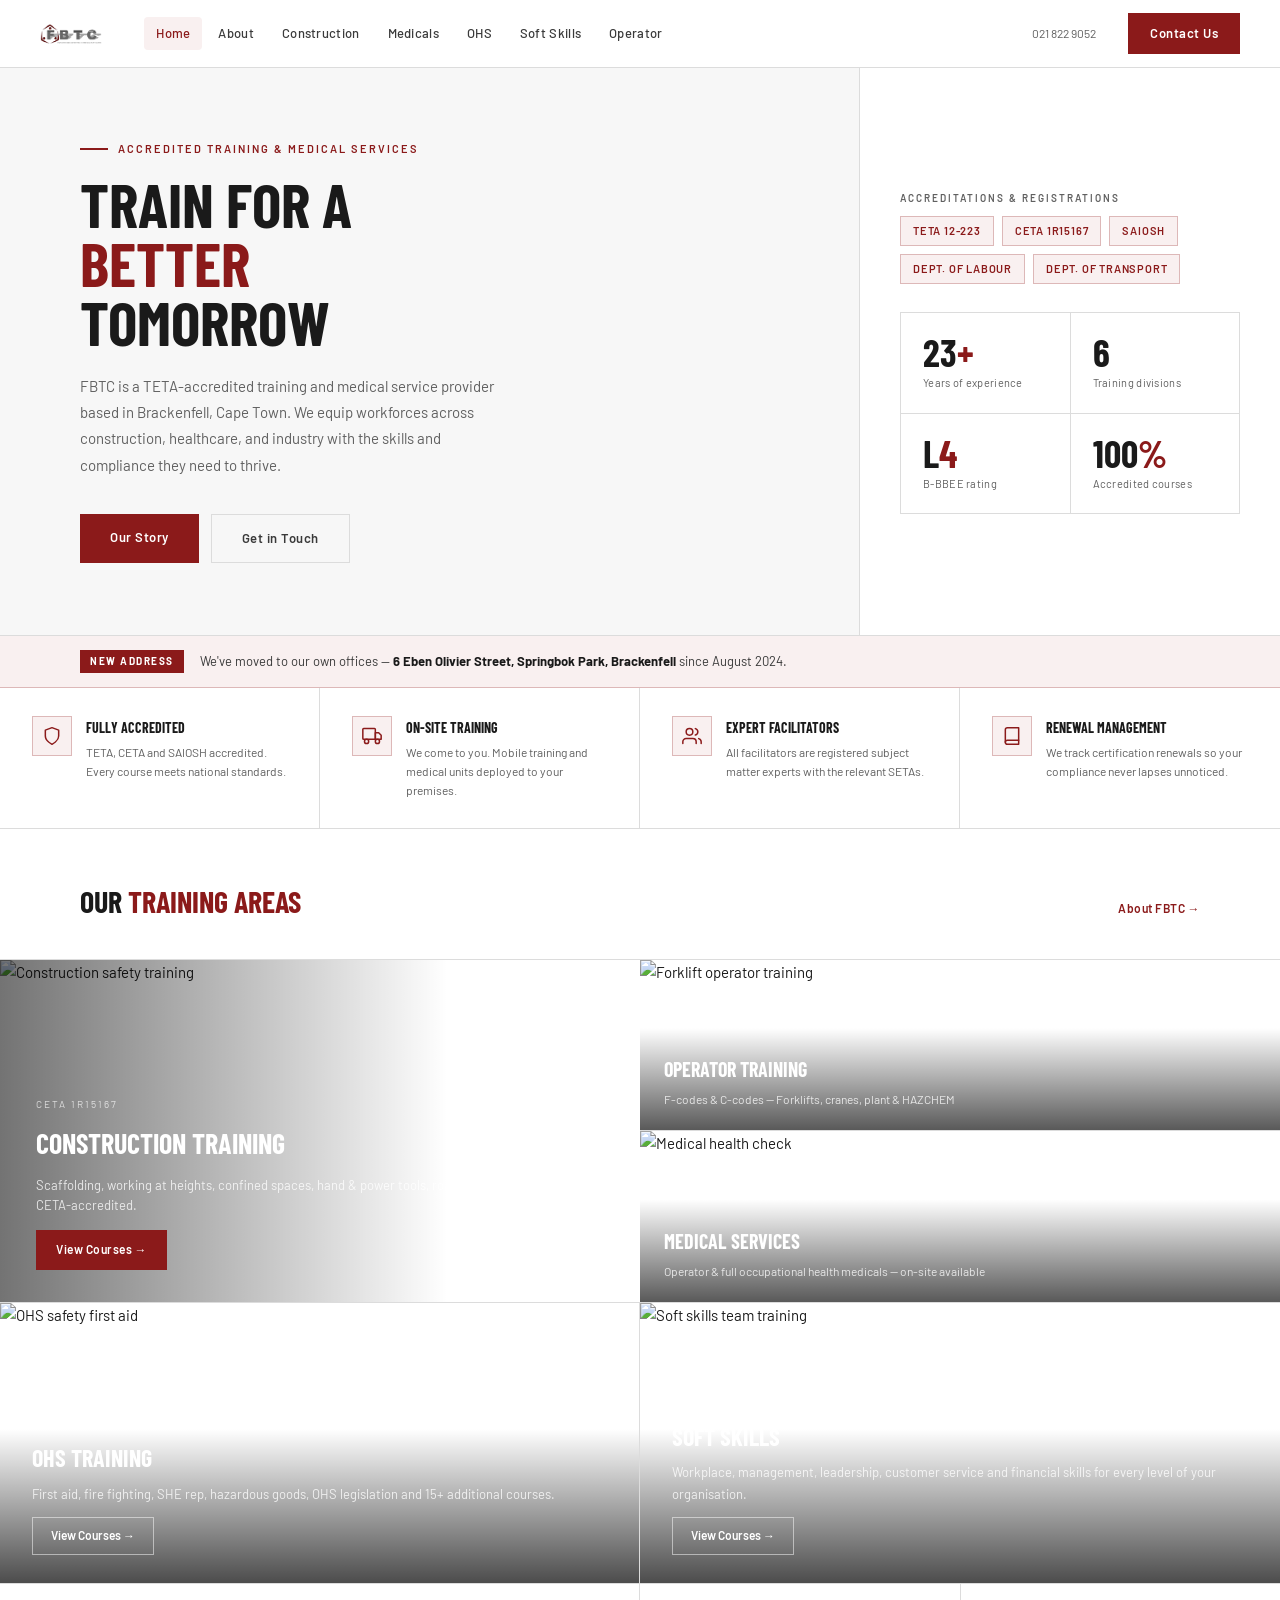
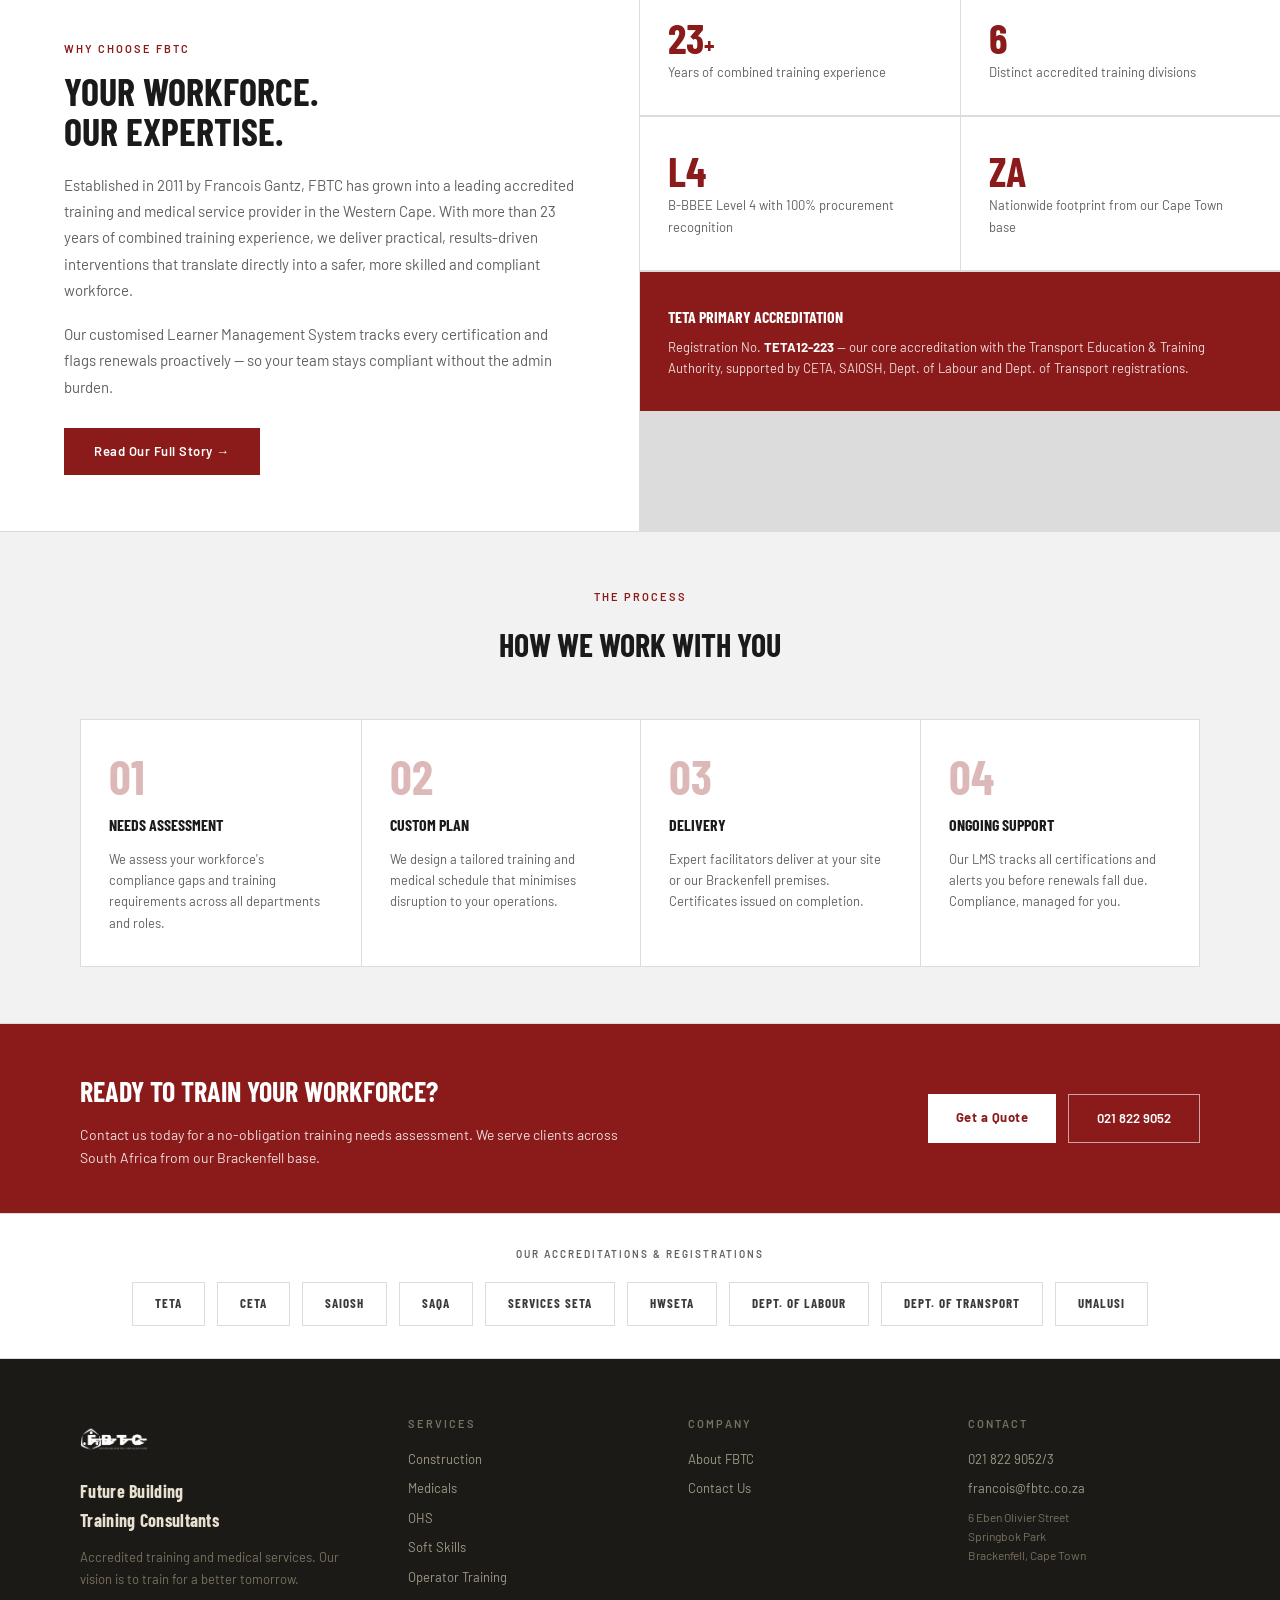
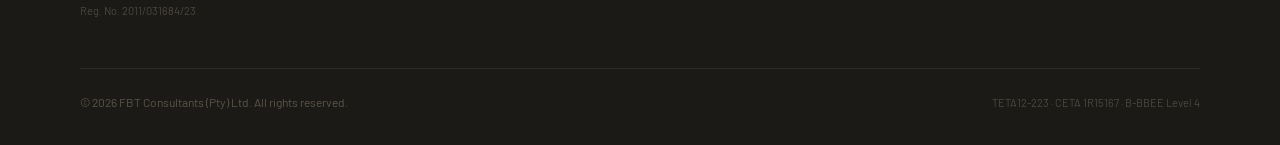
==== commit 4b9981f0: "more updates" ====
--- a/index.html
+++ b/index.html
@@ -301,7 +301,7 @@
     </div>
 
     <!-- VISION + MISSION SPLIT -->
-    <div class="rg-2col" style="border-bottom:1px solid var(--border);">
+    <div style="display:grid;grid-template-columns:1fr 1fr;border-bottom:1px solid var(--border);">
       <div style="padding:52px 64px;border-right:1px solid var(--border);">
         <p style="font-size:10px;letter-spacing:2px;text-transform:uppercase;color:var(--gold);font-weight:600;margin-bottom:12px;">Our Vision</p>
         <h2 style="font-family:var(--font-head);font-size:30px;font-weight:700;text-transform:uppercase;color:var(--text);margin-bottom:16px;">Train for a Better Tomorrow</h2>
@@ -315,7 +315,7 @@
     </div>
 
     <!-- COMPANY STORY + STATS -->
-    <div class="rg-2col" style="border-bottom:1px solid var(--border);">
+    <div style="display:grid;grid-template-columns:1fr 1fr;border-bottom:1px solid var(--border);">
       <div style="padding:52px 64px;border-right:1px solid var(--border);">
         <p style="font-size:10px;letter-spacing:2px;text-transform:uppercase;color:var(--gold);font-weight:600;margin-bottom:12px;">Our Story</p>
         <h2 style="font-family:var(--font-head);font-size:30px;font-weight:700;text-transform:uppercase;color:var(--text);margin-bottom:18px;">Founded 2011 by Francois Gantz</h2>
@@ -382,7 +382,7 @@
     </div>
     <div style="padding:52px 80px;border-bottom:1px solid var(--border);">
       <p style="font-size:10px;letter-spacing:2px;text-transform:uppercase;color:var(--gold);font-weight:600;margin-bottom:20px;">Short Courses: Construction</p>
-      <div class="rg-grid-3" style="gap:1px;background:var(--border);border:1px solid var(--border);">
+      <div style="display:grid;grid-template-columns:repeat(3,1fr);gap:1px;background:var(--border);border:1px solid var(--border);">
         <div style="background:#fff;padding:20px 22px;display:flex;align-items:flex-start;gap:12px;"><div style="width:8px;height:8px;background:var(--gold);border-radius:50%;flex-shrink:0;margin-top:5px;"></div><span style="font-size:14px;color:var(--text-mid);line-height:1.5;">Erect, use and dismantle access equipment</span></div>
         <div style="background:#fff;padding:20px 22px;display:flex;align-items:flex-start;gap:12px;border-left:1px solid var(--border);"><div style="width:8px;height:8px;background:var(--gold);border-radius:50%;flex-shrink:0;margin-top:5px;"></div><span style="font-size:14px;color:var(--text-mid);line-height:1.5;">Scaffold Inspection</span></div>
         <div style="background:#fff;padding:20px 22px;display:flex;align-items:flex-start;gap:12px;border-left:1px solid var(--border);"><div style="width:8px;height:8px;background:var(--gold);border-radius:50%;flex-shrink:0;margin-top:5px;"></div><span style="font-size:14px;color:var(--text-mid);line-height:1.5;">Implement roadside safety procedures</span></div>
@@ -474,7 +474,7 @@
     </div>
     <div style="padding:52px 80px;border-bottom:1px solid var(--border);">
       <p style="font-size:10px;letter-spacing:2px;text-transform:uppercase;color:var(--gold);font-weight:600;margin-bottom:20px;">OHS Short Courses</p>
-      <div class="rg-grid-2" style="gap:1px;background:var(--border);border:1px solid var(--border);margin-bottom:32px;">
+      <div style="display:grid;grid-template-columns:repeat(2,1fr);gap:1px;background:var(--border);border:1px solid var(--border);margin-bottom:32px;">
         <div style="background:#fff;padding:18px 22px;display:flex;align-items:flex-start;gap:12px;"><div style="width:8px;height:8px;background:var(--gold);border-radius:50%;flex-shrink:0;margin-top:5px;"></div><a href="https://fbtc.co.za/wp-content/uploads/2023/02/FBTC-Training-Fire-Fighting.pdf" target="_blank" style="font-size:14px;color:var(--text-mid);text-decoration:none;line-height:1.5;">Apply fire fighting techniques</a></div>
         <div style="background:#fff;padding:18px 22px;display:flex;align-items:flex-start;gap:12px;border-left:1px solid var(--border);"><div style="width:8px;height:8px;background:var(--gold);border-radius:50%;flex-shrink:0;margin-top:5px;"></div><a href="https://fbtc.co.za/wp-content/uploads/2023/02/FBTC-Training-Chemical-Handling.pdf" target="_blank" style="font-size:14px;color:var(--text-mid);text-decoration:none;line-height:1.5;">Controlling hazardous and dangerous goods</a></div>
         <div style="background:#fff;padding:18px 22px;display:flex;align-items:flex-start;gap:12px;border-top:1px solid var(--border);"><div style="width:8px;height:8px;background:var(--gold);border-radius:50%;flex-shrink:0;margin-top:5px;"></div><a href="https://fbtc.co.za/wp-content/uploads/2023/02/FBTC-Training-Chemical-Handling.pdf" target="_blank" style="font-size:14px;color:var(--text-mid);text-decoration:none;line-height:1.5;">Move and store a hazardous load</a></div>
@@ -656,7 +656,7 @@
       </div>
     </div>
 
-    <div class="rg-2col" style="border-bottom:1px solid var(--border);">
+    <div style="display:grid;grid-template-columns:1fr 1fr;border-bottom:1px solid var(--border);">
       <!-- CONTACT INFO -->
       <div style="padding:52px 64px;border-right:1px solid var(--border);">
         <p style="font-size:10px;letter-spacing:2px;text-transform:uppercase;color:var(--gold);font-weight:600;margin-bottom:24px;">Contact Details</p>
--- a/assets/css/styles.css
+++ b/assets/css/styles.css
@@ -1003,3 +1003,205 @@
   /* But keep borders on grid cells that are still side-by-side (rg-grid-2) */
   .rg-grid-2 div[style*="border-right"] { border-right: none !important; }
 }
+
+
+/* ══════════════════════════════════════════════════════════════
+   INNER PAGE HERO TEXT — RESPONSIVE FIX
+   Heroes use position:absolute; top:50%; left:80px inline.
+   Override to use padding-based bottom positioning on mobile.
+   ══════════════════════════════════════════════════════════════ */
+
+/* The inner page hero text container */
+div[style*="position:absolute;top:50%;left:80px"],
+div[style*="position:absolute; top:50%; left:80px"] {
+  /* On desktop keep vertical centering but cap width */
+  max-width: calc(100% - 160px);
+  box-sizing: border-box;
+}
+
+@media (max-width: 900px) {
+  div[style*="position:absolute;top:50%;left:80px"],
+  div[style*="position:absolute; top:50%; left:80px"] {
+    left: 32px !important;
+    right: 32px !important;
+    max-width: calc(100% - 64px) !important;
+    top: auto !important;
+    bottom: 32px !important;
+    transform: none !important;
+  }
+
+  div[style*="position:absolute;top:50%;left:80px"] h1,
+  div[style*="position:absolute; top:50%; left:80px"] h1 {
+    font-size: 40px !important;
+    line-height: 1.0 !important;
+  }
+
+  div[style*="position:absolute;top:50%;left:80px"] p,
+  div[style*="position:absolute; top:50%; left:80px"] p {
+    font-size: 14px !important;
+    /* hide overflow text on tight viewports */
+    display: -webkit-box !important;
+    -webkit-line-clamp: 3 !important;
+    -webkit-box-orient: vertical !important;
+    overflow: hidden !important;
+  }
+
+  /* Hero container needs enough height for the bottom-positioned text */
+  div[style*="min-height:300px"] {
+    min-height: 260px !important;
+  }
+}
+
+@media (max-width: 480px) {
+  div[style*="position:absolute;top:50%;left:80px"],
+  div[style*="position:absolute; top:50%; left:80px"] {
+    left: 20px !important;
+    right: 20px !important;
+    max-width: calc(100% - 40px) !important;
+    bottom: 24px !important;
+  }
+
+  div[style*="position:absolute;top:50%;left:80px"] h1,
+  div[style*="position:absolute; top:50%; left:80px"] h1 {
+    font-size: 32px !important;
+  }
+
+  div[style*="min-height:300px"] {
+    min-height: 220px !important;
+  }
+}
+
+
+/* ══════════════════════════════════════════════════════════════
+   INNER PAGE PADDING — RESPONSIVE FIX
+   Sections using padding:52px 80px inline.
+   ══════════════════════════════════════════════════════════════ */
+@media (max-width: 768px) {
+  div[style*="padding:52px 80px"] {
+    padding: 32px 24px !important;
+  }
+  div[style*="padding:32px 80px;background:var(--gold-bg)"],
+  div[style*="padding:32px 80px"] {
+    padding-left: 24px !important;
+    padding-right: 24px !important;
+  }
+}
+
+@media (max-width: 480px) {
+  div[style*="padding:52px 80px"] {
+    padding: 24px 16px !important;
+  }
+}
+
+
+/* ══════════════════════════════════════════════════════════════
+   INNER PAGE GRIDS — force responsive
+   ══════════════════════════════════════════════════════════════ */
+@media (max-width: 768px) {
+  /* Medicals 3-col card grid → 1-col */
+  div[style*="display:grid;grid-template-columns:repeat(3,1fr);gap:1px"] {
+    grid-template-columns: 1fr !important;
+  }
+  /* Medicals mobile unit banner — stack icon above text */
+  div[style*="background:var(--gold);padding:32px 28px;grid-column:span 2"] {
+    grid-column: span 1 !important;
+  }
+  /* OHS / Construction notice+CTA strip — stack */
+  div[style*="display:grid;grid-template-columns:1fr auto;align-items:center;padding:32px 80px"] {
+    grid-template-columns: 1fr !important;
+    padding: 24px !important;
+    gap: 16px !important;
+  }
+  div[style*="display:grid;grid-template-columns:1fr auto;align-items:center;padding:32px 80px"] > a {
+    width: 100% !important;
+    text-align: center !important;
+    display: block !important;
+  }
+}
+
+@media (max-width: 480px) {
+  /* Operator F/C code tables — ensure single col */
+  div[style*="display:grid;grid-template-columns:repeat(2,1fr);gap:1px;background:var(--border)"] {
+    grid-template-columns: 1fr !important;
+  }
+  /* Remove orphaned left borders in single col */
+  div[style*="border-left:1px solid var(--border);border-top:1px solid var(--border)"] {
+    border-left: none !important;
+  }
+}
+
+
+/* ══════════════════════════════════════════════════════════════
+   ABOUT PAGE — RESPONSIVE STAT ROW & ACCREDITATION GRID
+   ══════════════════════════════════════════════════════════════ */
+@media (max-width: 768px) {
+  /* About stats 4-col → 2-col */
+  div[style*="display:grid;grid-template-columns:repeat(4,1fr);border-bottom:1px solid var(--border);background:var(--bg-section)"] {
+    grid-template-columns: 1fr 1fr !important;
+  }
+  /* About accreditation 3-col → 1-col */
+  div[style*="display:grid;grid-template-columns:repeat(3,1fr);gap:1px;background:var(--border);border:1px solid var(--border)"] {
+    grid-template-columns: 1fr !important;
+  }
+}
+
+@media (max-width: 480px) {
+  /* About stats → 1-col */
+  div[style*="display:grid;grid-template-columns:repeat(4,1fr);border-bottom:1px solid var(--border);background:var(--bg-section)"] {
+    grid-template-columns: 1fr !important;
+  }
+  /* About vision/mission 2-col → 1-col */
+  div[style*="display:grid;grid-template-columns:1fr 1fr;border-bottom:1px solid var(--border)"] {
+    grid-template-columns: 1fr !important;
+  }
+}
+
+
+/* ══════════════════════════════════════════════════════════════
+   SOFTSKILLS — 2-col course grid → 1-col on mobile
+   ══════════════════════════════════════════════════════════════ */
+@media (max-width: 768px) {
+  div[style*="display:grid;grid-template-columns:1fr 1fr;gap:32px"] {
+    grid-template-columns: 1fr !important;
+    gap: 24px !important;
+  }
+}
+
+
+/* ══════════════════════════════════════════════════════════════
+   FINAL POLISH — ensure no hero title overflow at any width
+   ══════════════════════════════════════════════════════════════ */
+
+/* Clip hero content to hero container */
+div[style*="position:relative;overflow:hidden;min-height:300px"] {
+  overflow: hidden !important;
+}
+
+/* Hero heading — prevent overflow at all sizes */
+div[style*="position:absolute;top:50%;left:80px"] h1 {
+  word-break: break-word;
+  overflow-wrap: break-word;
+}
+
+@media (max-width: 900px) {
+  /* Tighter right margin on hero text so long titles wrap within bounds */
+  div[style*="position:absolute;top:50%;left:80px"] {
+    right: 20px !important;
+  }
+  div[style*="position:absolute;top:50%;left:80px"] h1 {
+    font-size: 36px !important;
+  }
+}
+
+@media (max-width: 480px) {
+  div[style*="position:absolute;top:50%;left:80px"] h1 {
+    font-size: 30px !important;
+  }
+  /* Also clip eyebrow text on very small screens */
+  div[style*="position:absolute;top:50%;left:80px"] p:first-child {
+    display: none !important;
+  }
+}
+
+/* ── Footer margin on short pages ──────────────────────────── */
+footer { margin-top: 0 !important; }
